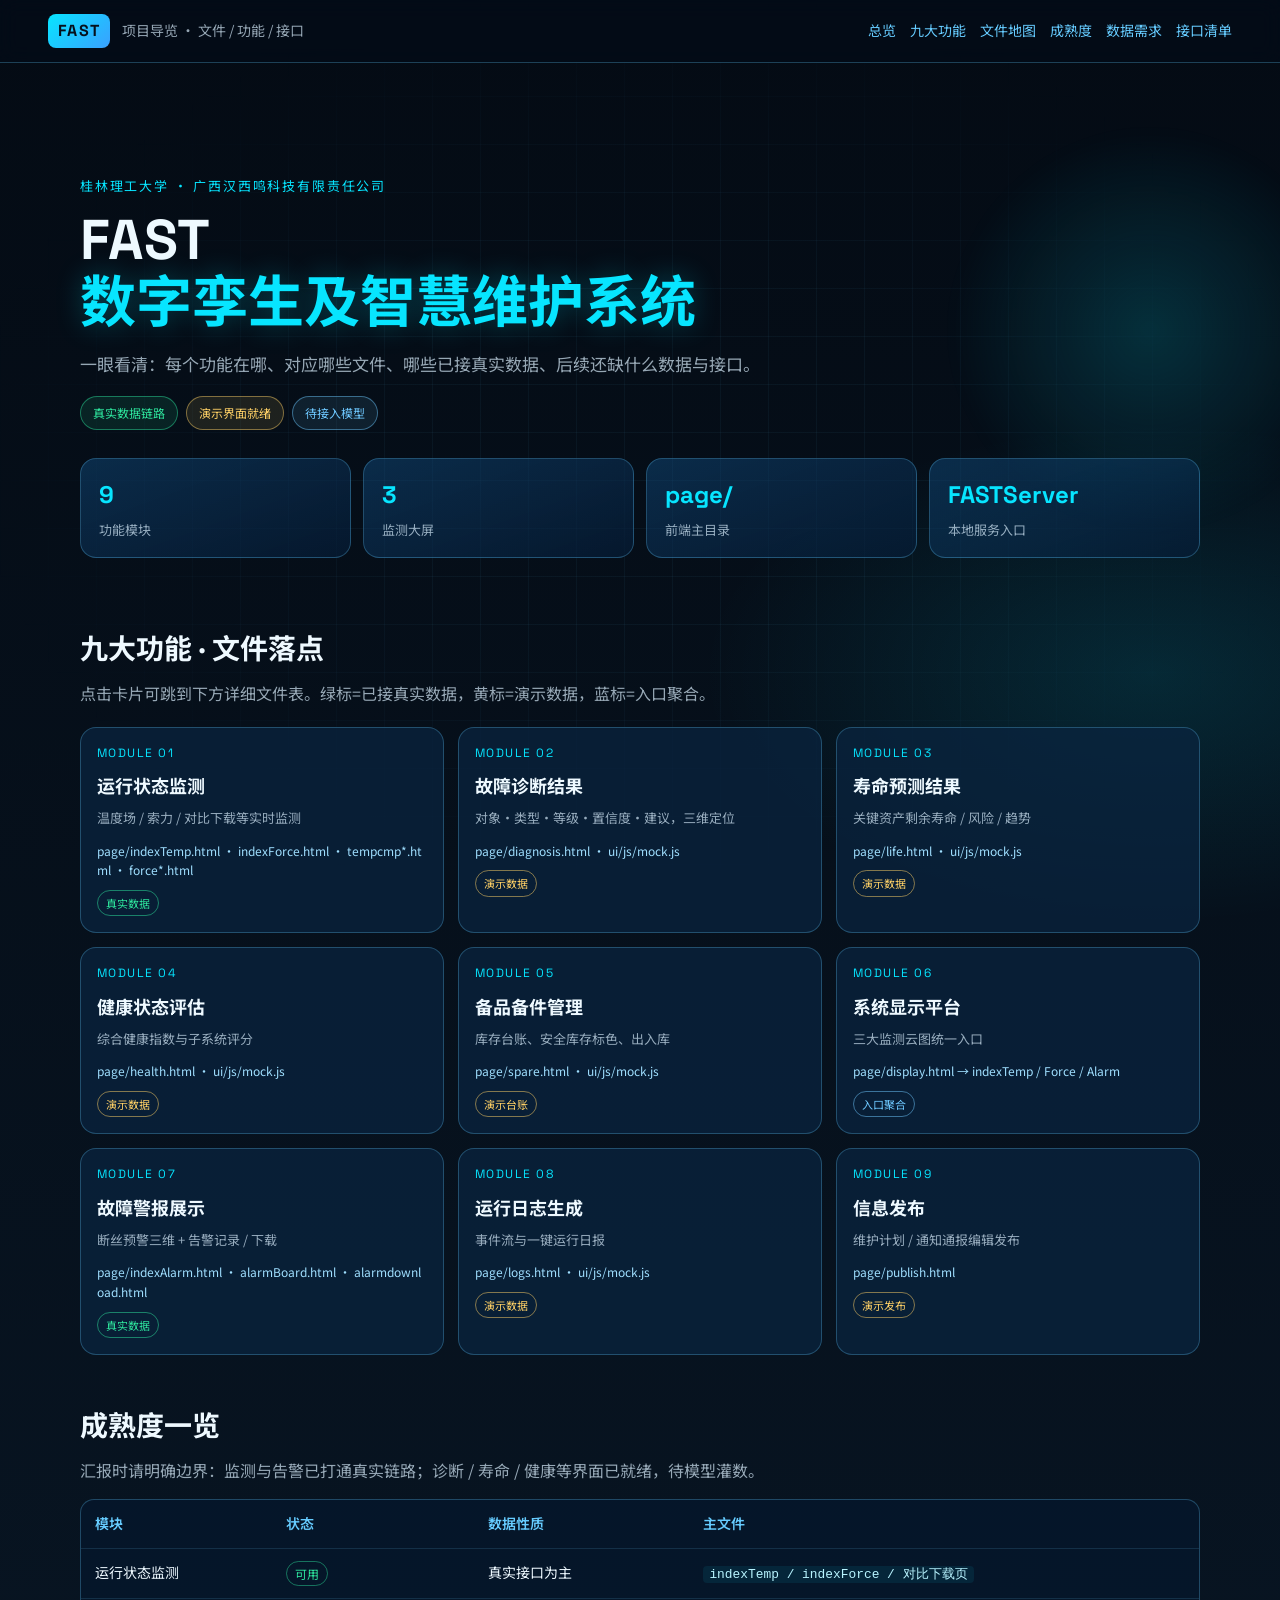
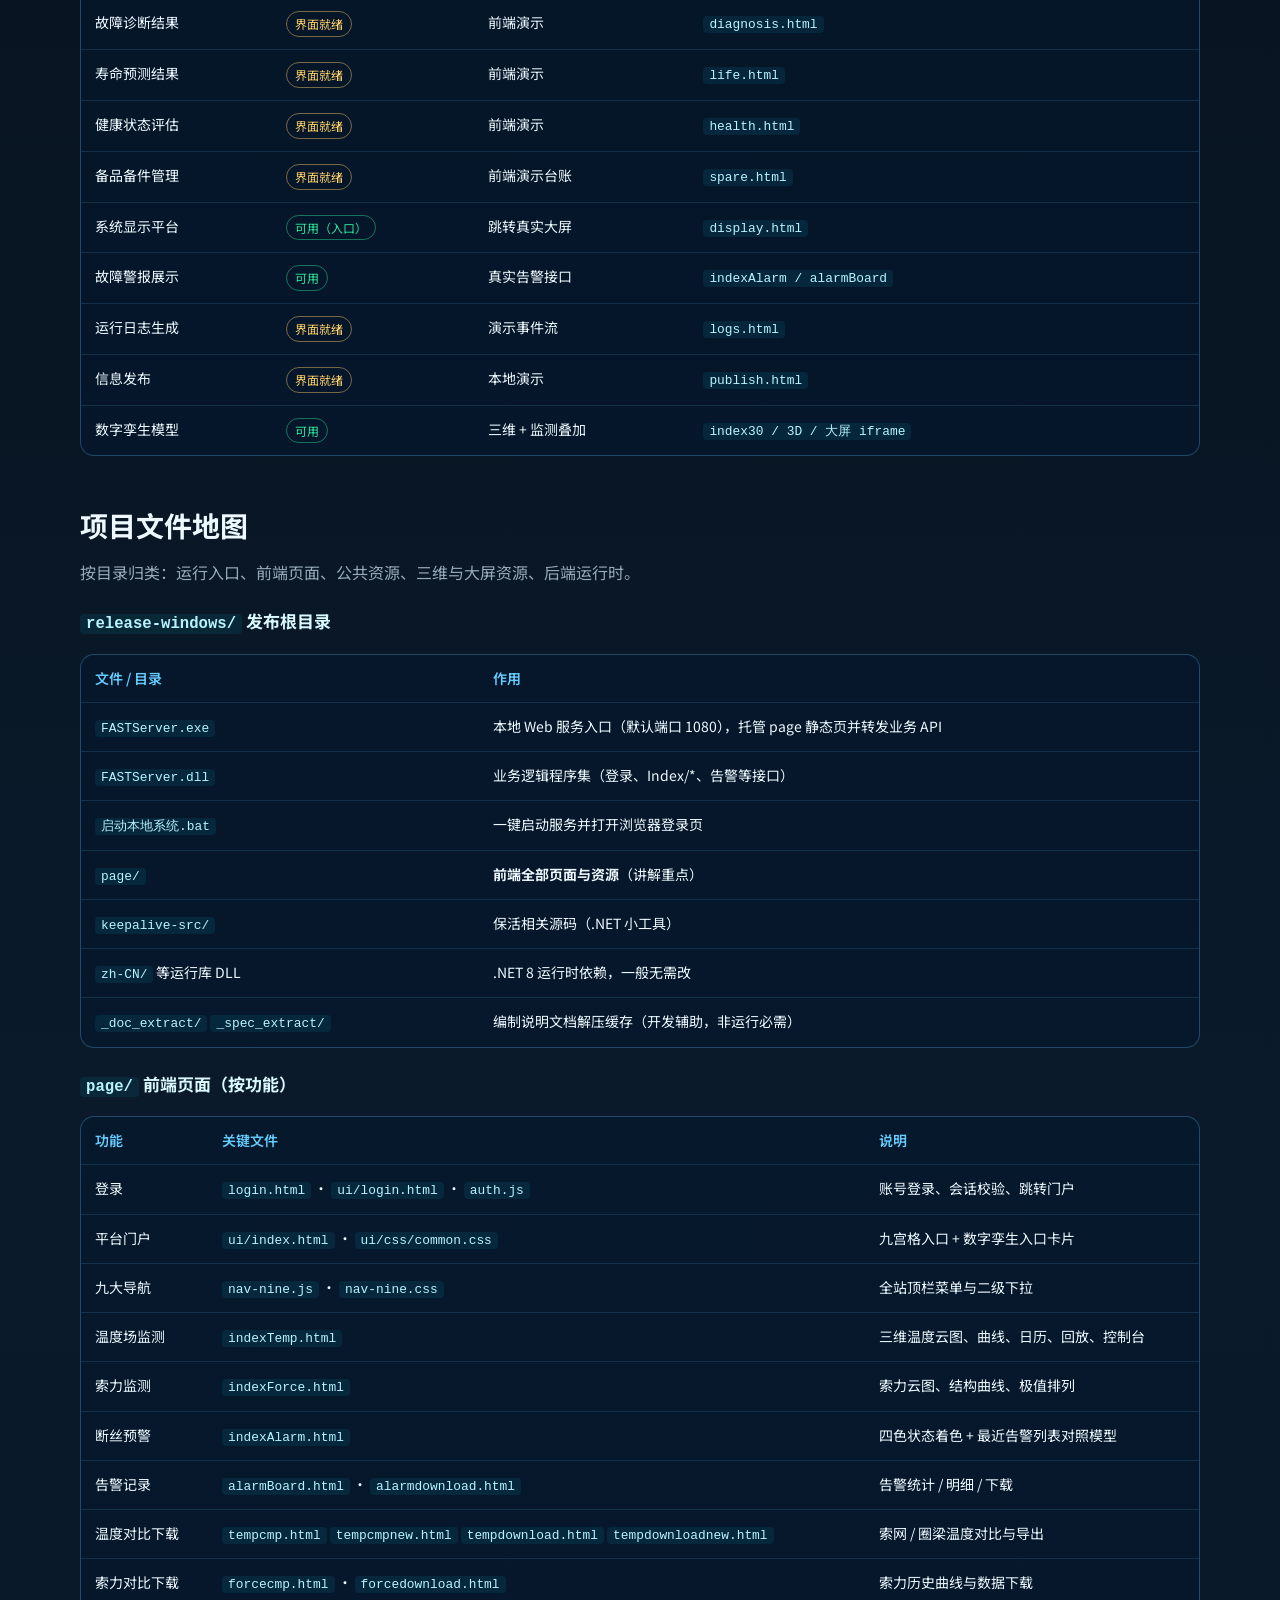
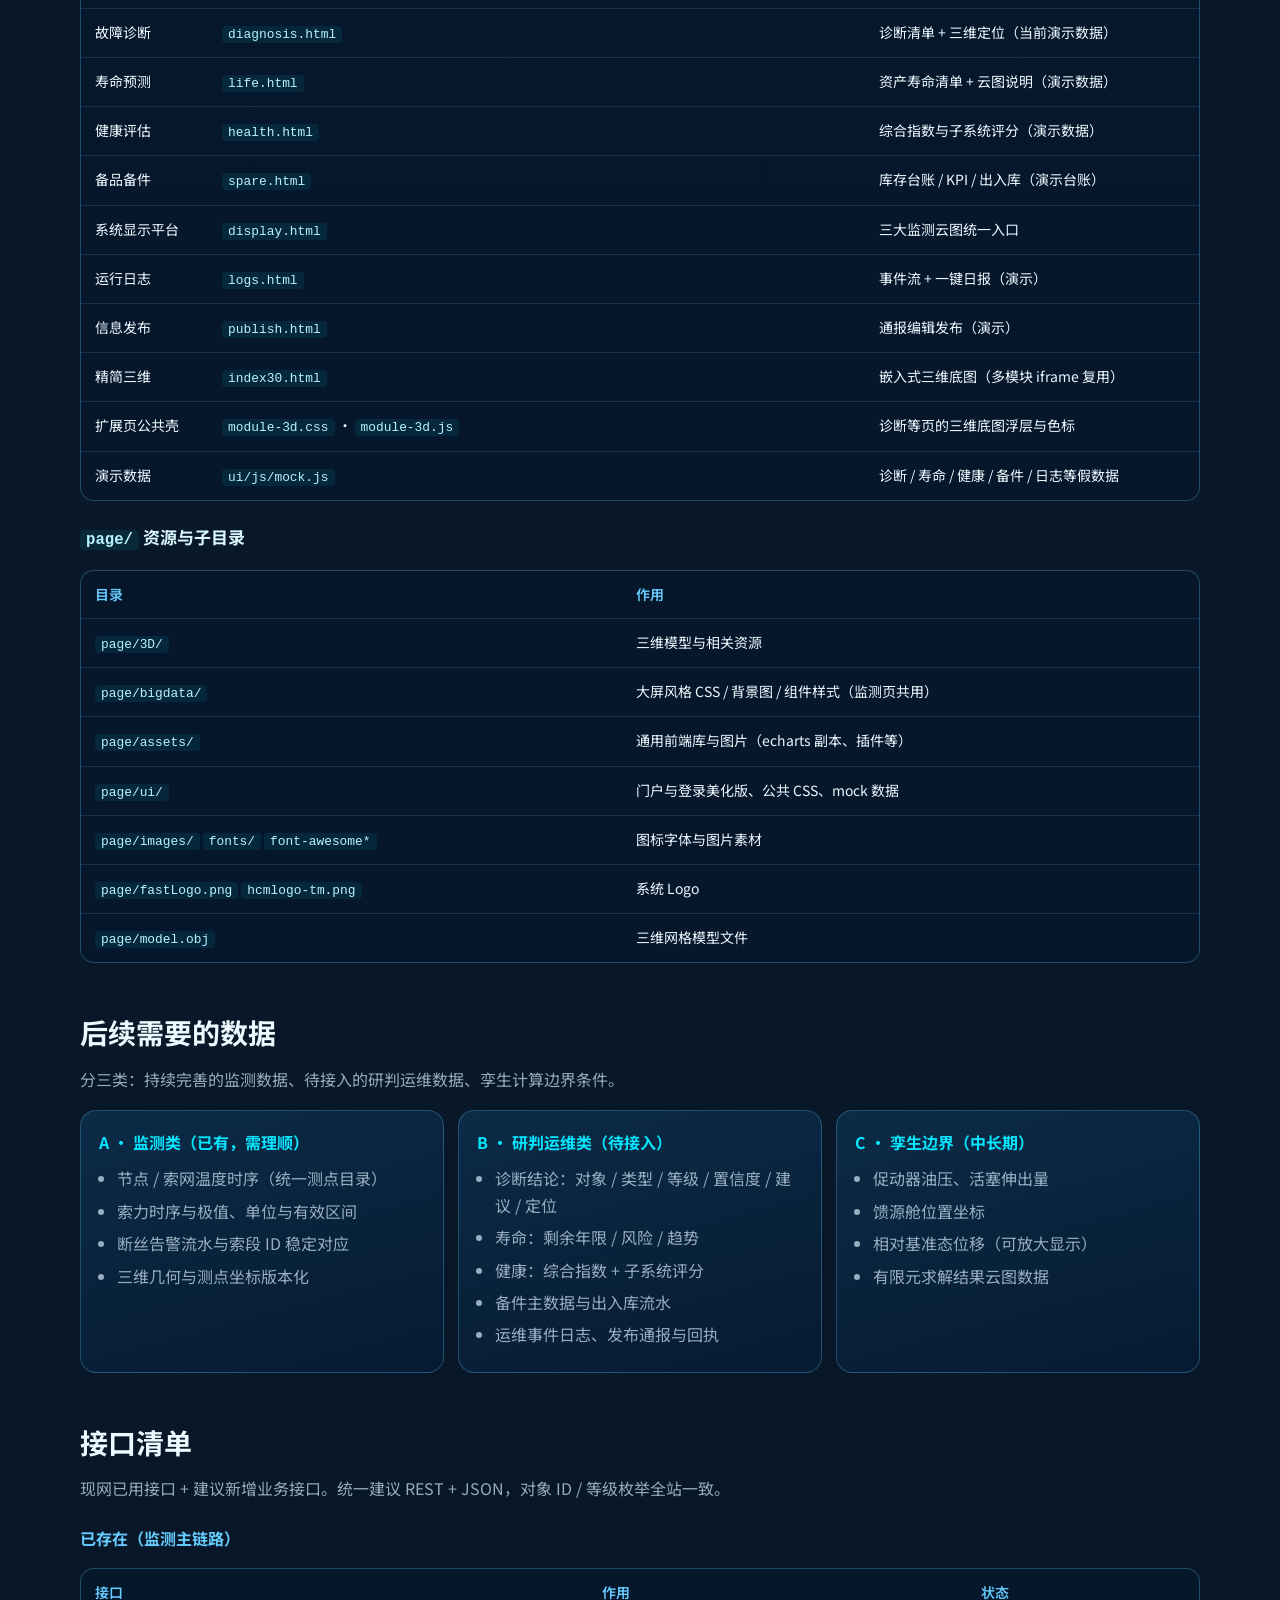
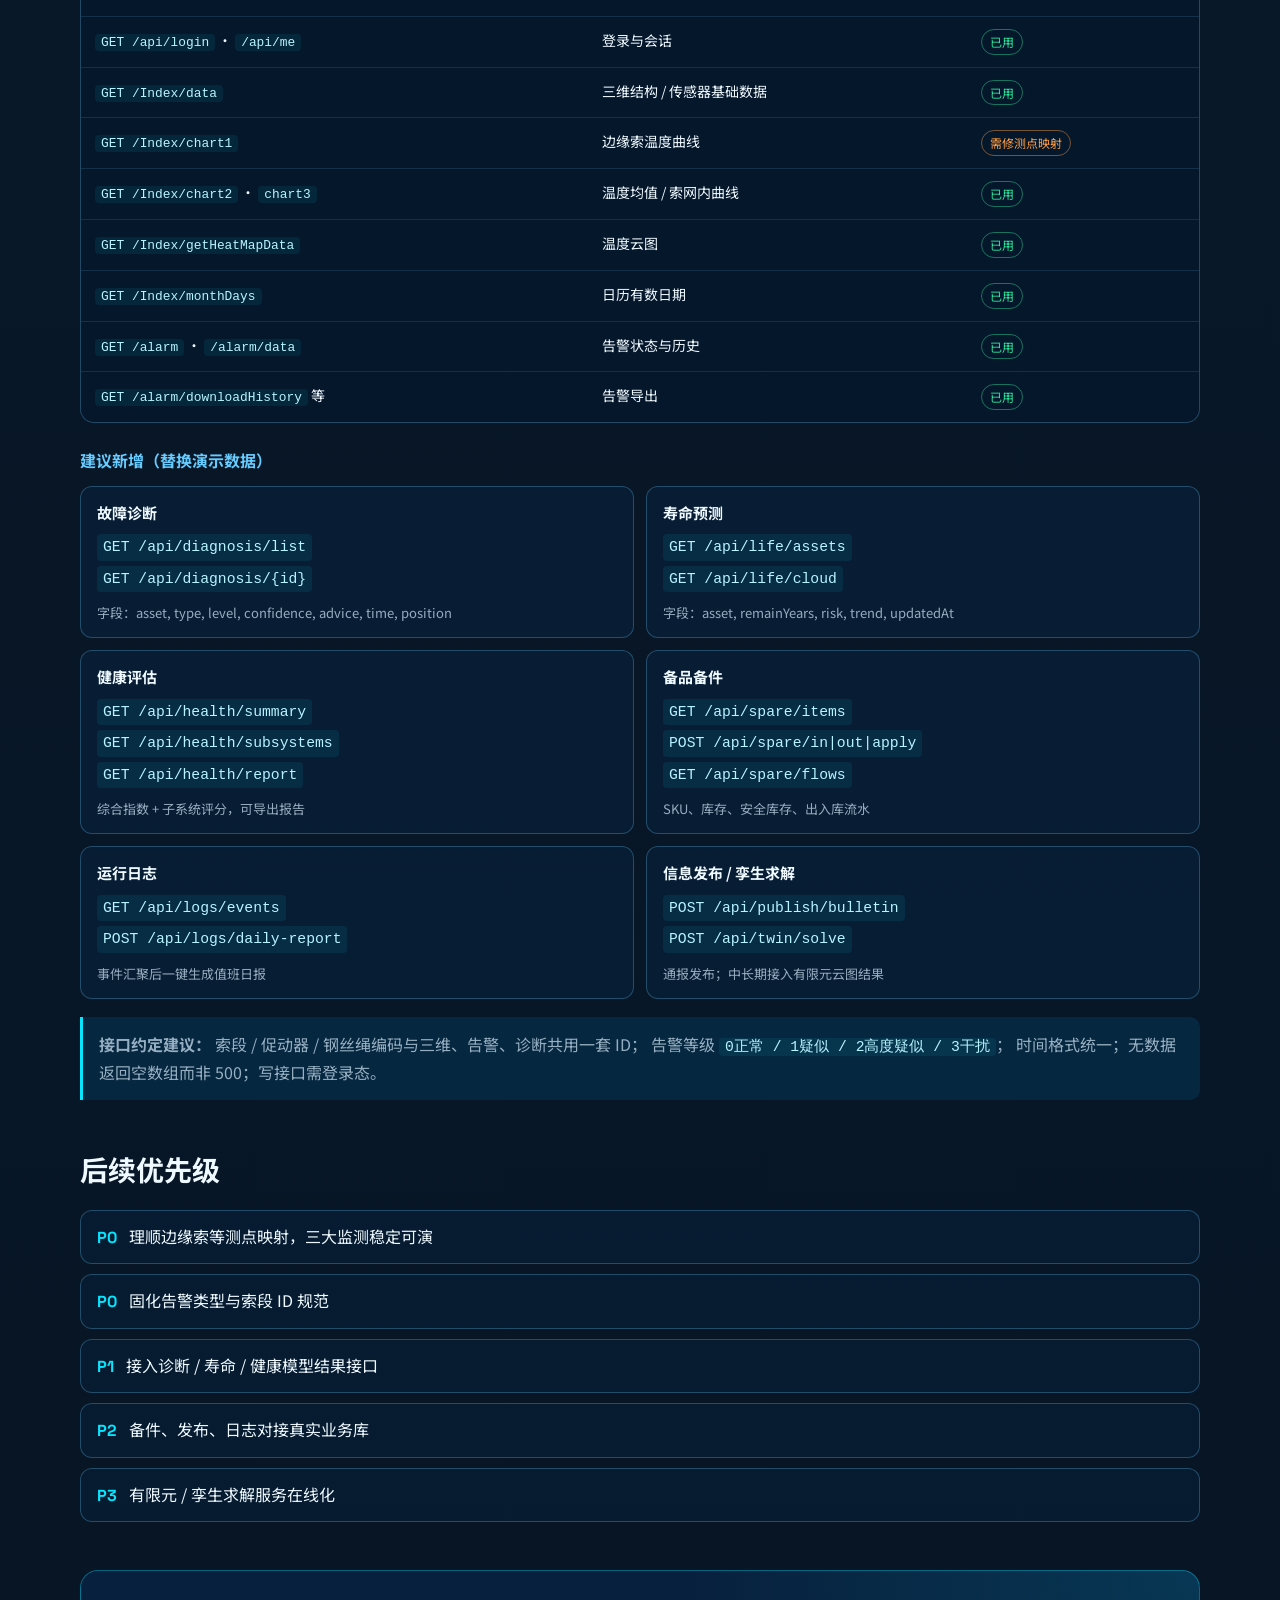
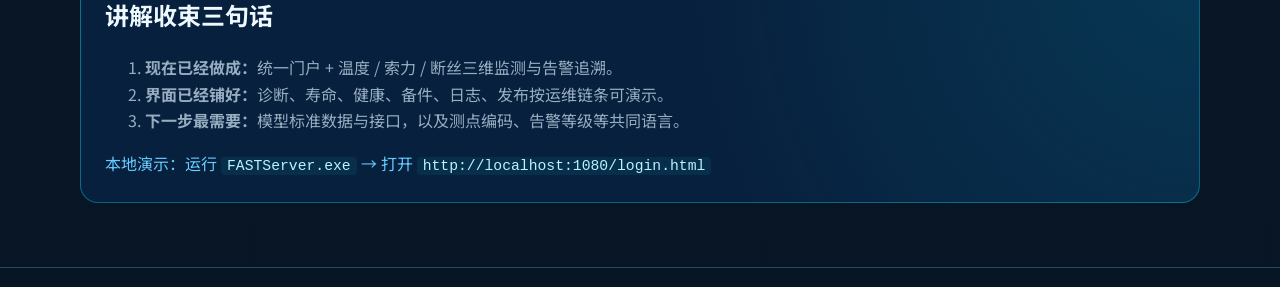
==== index.html @ 36474c31 "Add FAST system guide site" ====
<!DOCTYPE html>
<html lang="zh-CN">
<head>
  <meta charset="UTF-8" />
  <meta name="viewport" content="width=device-width, initial-scale=1" />
  <title>FAST数字孪生及智慧维护系统 · 项目导览</title>
  <meta name="description" content="FAST系统文件功能对照、模块成熟度、后续数据与接口需求一览" />
  <link rel="preconnect" href="https://fonts.googleapis.com" />
  <link rel="preconnect" href="https://fonts.gstatic.com" crossorigin />
  <link href="https://fonts.googleapis.com/css2?family=Noto+Sans+SC:wght@400;500;700;900&family=Space+Grotesk:wght@500;700&display=swap" rel="stylesheet" />
  <link rel="stylesheet" href="styles.css" />
</head>
<body>
  <div class="bg-grid" aria-hidden="true"></div>
  <div class="bg-glow" aria-hidden="true"></div>

  <header class="top">
    <div class="brand">
      <span class="brand-mark">FAST</span>
      <span class="brand-text">项目导览 · 文件 / 功能 / 接口</span>
    </div>
    <nav class="top-nav">
      <a href="#overview">总览</a>
      <a href="#modules">九大功能</a>
      <a href="#files">文件地图</a>
      <a href="#maturity">成熟度</a>
      <a href="#data">数据需求</a>
      <a href="#api">接口清单</a>
    </nav>
  </header>

  <main>
    <section class="hero" id="overview">
      <p class="eyebrow">桂林理工大学 · 广西汉西鸣科技有限责任公司</p>
      <h1>FAST<span>数字孪生及智慧维护系统</span></h1>
      <p class="lead">
        一眼看清：每个功能在哪、对应哪些文件、哪些已接真实数据、后续还缺什么数据与接口。
      </p>
      <div class="hero-pills">
        <span class="pill real">真实数据链路</span>
        <span class="pill demo">演示界面就绪</span>
        <span class="pill todo">待接入模型</span>
      </div>
      <div class="stat-row">
        <div class="stat"><b>9</b><span>功能模块</span></div>
        <div class="stat"><b>3</b><span>监测大屏</span></div>
        <div class="stat"><b>page/</b><span>前端主目录</span></div>
        <div class="stat"><b>FASTServer</b><span>本地服务入口</span></div>
      </div>
    </section>

    <section id="modules">
      <div class="sec-head">
        <h2>九大功能 · 文件落点</h2>
        <p>点击卡片可跳到下方详细文件表。绿标=已接真实数据，黄标=演示数据，蓝标=入口聚合。</p>
      </div>
      <div class="module-grid" id="moduleGrid"></div>
    </section>

    <section id="maturity">
      <div class="sec-head">
        <h2>成熟度一览</h2>
        <p>汇报时请明确边界：监测与告警已打通真实链路；诊断 / 寿命 / 健康等界面已就绪，待模型灌数。</p>
      </div>
      <div class="table-wrap">
        <table>
          <thead>
            <tr><th>模块</th><th>状态</th><th>数据性质</th><th>主文件</th></tr>
          </thead>
          <tbody id="maturityBody"></tbody>
        </table>
      </div>
    </section>

    <section id="files">
      <div class="sec-head">
        <h2>项目文件地图</h2>
        <p>按目录归类：运行入口、前端页面、公共资源、三维与大屏资源、后端运行时。</p>
      </div>

      <div class="folder-block">
        <h3><code>release-windows/</code> 发布根目录</h3>
        <div class="file-table-wrap">
          <table class="file-table">
            <thead><tr><th>文件 / 目录</th><th>作用</th></tr></thead>
            <tbody>
              <tr><td><code>FASTServer.exe</code></td><td>本地 Web 服务入口（默认端口 1080），托管 page 静态页并转发业务 API</td></tr>
              <tr><td><code>FASTServer.dll</code></td><td>业务逻辑程序集（登录、Index/*、告警等接口）</td></tr>
              <tr><td><code>启动本地系统.bat</code></td><td>一键启动服务并打开浏览器登录页</td></tr>
              <tr><td><code>page/</code></td><td><strong>前端全部页面与资源</strong>（讲解重点）</td></tr>
              <tr><td><code>keepalive-src/</code></td><td>保活相关源码（.NET 小工具）</td></tr>
              <tr><td><code>zh-CN/</code> 等运行库 DLL</td><td>.NET 8 运行时依赖，一般无需改</td></tr>
              <tr><td><code>_doc_extract/</code> <code>_spec_extract/</code></td><td>编制说明文档解压缓存（开发辅助，非运行必需）</td></tr>
            </tbody>
          </table>
        </div>
      </div>

      <div class="folder-block">
        <h3><code>page/</code> 前端页面（按功能）</h3>
        <div class="file-table-wrap">
          <table class="file-table">
            <thead><tr><th>功能</th><th>关键文件</th><th>说明</th></tr></thead>
            <tbody>
              <tr><td>登录</td><td><code>login.html</code> · <code>ui/login.html</code> · <code>auth.js</code></td><td>账号登录、会话校验、跳转门户</td></tr>
              <tr><td>平台门户</td><td><code>ui/index.html</code> · <code>ui/css/common.css</code></td><td>九宫格入口 + 数字孪生入口卡片</td></tr>
              <tr><td>九大导航</td><td><code>nav-nine.js</code> · <code>nav-nine.css</code></td><td>全站顶栏菜单与二级下拉</td></tr>
              <tr><td>温度场监测</td><td><code>indexTemp.html</code></td><td>三维温度云图、曲线、日历、回放、控制台</td></tr>
              <tr><td>索力监测</td><td><code>indexForce.html</code></td><td>索力云图、结构曲线、极值排列</td></tr>
              <tr><td>断丝预警</td><td><code>indexAlarm.html</code></td><td>四色状态着色 + 最近告警列表对照模型</td></tr>
              <tr><td>告警记录</td><td><code>alarmBoard.html</code> · <code>alarmdownload.html</code></td><td>告警统计 / 明细 / 下载</td></tr>
              <tr><td>温度对比下载</td><td><code>tempcmp.html</code> <code>tempcmpnew.html</code> <code>tempdownload.html</code> <code>tempdownloadnew.html</code></td><td>索网 / 圈梁温度对比与导出</td></tr>
              <tr><td>索力对比下载</td><td><code>forcecmp.html</code> · <code>forcedownload.html</code></td><td>索力历史曲线与数据下载</td></tr>
              <tr><td>故障诊断</td><td><code>diagnosis.html</code></td><td>诊断清单 + 三维定位（当前演示数据）</td></tr>
              <tr><td>寿命预测</td><td><code>life.html</code></td><td>资产寿命清单 + 云图说明（演示数据）</td></tr>
              <tr><td>健康评估</td><td><code>health.html</code></td><td>综合指数与子系统评分（演示数据）</td></tr>
              <tr><td>备品备件</td><td><code>spare.html</code></td><td>库存台账 / KPI / 出入库（演示台账）</td></tr>
              <tr><td>系统显示平台</td><td><code>display.html</code></td><td>三大监测云图统一入口</td></tr>
              <tr><td>运行日志</td><td><code>logs.html</code></td><td>事件流 + 一键日报（演示）</td></tr>
              <tr><td>信息发布</td><td><code>publish.html</code></td><td>通报编辑发布（演示）</td></tr>
              <tr><td>精简三维</td><td><code>index30.html</code></td><td>嵌入式三维底图（多模块 iframe 复用）</td></tr>
              <tr><td>扩展页公共壳</td><td><code>module-3d.css</code> · <code>module-3d.js</code></td><td>诊断等页的三维底图浮层与色标</td></tr>
              <tr><td>演示数据</td><td><code>ui/js/mock.js</code></td><td>诊断 / 寿命 / 健康 / 备件 / 日志等假数据</td></tr>
            </tbody>
          </table>
        </div>
      </div>

      <div class="folder-block">
        <h3><code>page/</code> 资源与子目录</h3>
        <div class="file-table-wrap">
          <table class="file-table">
            <thead><tr><th>目录</th><th>作用</th></tr></thead>
            <tbody>
              <tr><td><code>page/3D/</code></td><td>三维模型与相关资源</td></tr>
              <tr><td><code>page/bigdata/</code></td><td>大屏风格 CSS / 背景图 / 组件样式（监测页共用）</td></tr>
              <tr><td><code>page/assets/</code></td><td>通用前端库与图片（echarts 副本、插件等）</td></tr>
              <tr><td><code>page/ui/</code></td><td>门户与登录美化版、公共 CSS、mock 数据</td></tr>
              <tr><td><code>page/images/</code> <code>fonts/</code> <code>font-awesome*</code></td><td>图标字体与图片素材</td></tr>
              <tr><td><code>page/fastLogo.png</code> <code>hcmlogo-tm.png</code></td><td>系统 Logo</td></tr>
              <tr><td><code>page/model.obj</code></td><td>三维网格模型文件</td></tr>
            </tbody>
          </table>
        </div>
      </div>
    </section>

    <section id="data">
      <div class="sec-head">
        <h2>后续需要的数据</h2>
        <p>分三类：持续完善的监测数据、待接入的研判运维数据、孪生计算边界条件。</p>
      </div>
      <div class="triple">
        <article class="card">
          <h3>A · 监测类（已有，需理顺）</h3>
          <ul>
            <li>节点 / 索网温度时序（统一测点目录）</li>
            <li>索力时序与极值、单位与有效区间</li>
            <li>断丝告警流水与索段 ID 稳定对应</li>
            <li>三维几何与测点坐标版本化</li>
          </ul>
        </article>
        <article class="card">
          <h3>B · 研判运维类（待接入）</h3>
          <ul>
            <li>诊断结论：对象 / 类型 / 等级 / 置信度 / 建议 / 定位</li>
            <li>寿命：剩余年限 / 风险 / 趋势</li>
            <li>健康：综合指数 + 子系统评分</li>
            <li>备件主数据与出入库流水</li>
            <li>运维事件日志、发布通报与回执</li>
          </ul>
        </article>
        <article class="card">
          <h3>C · 孪生边界（中长期）</h3>
          <ul>
            <li>促动器油压、活塞伸出量</li>
            <li>馈源舱位置坐标</li>
            <li>相对基准态位移（可放大显示）</li>
            <li>有限元求解结果云图数据</li>
          </ul>
        </article>
      </div>
    </section>

    <section id="api">
      <div class="sec-head">
        <h2>接口清单</h2>
        <p>现网已用接口 + 建议新增业务接口。统一建议 REST + JSON，对象 ID / 等级枚举全站一致。</p>
      </div>

      <h3 class="sub">已存在（监测主链路）</h3>
      <div class="table-wrap">
        <table>
          <thead><tr><th>接口</th><th>作用</th><th>状态</th></tr></thead>
          <tbody>
            <tr><td><code>GET /api/login</code> · <code>/api/me</code></td><td>登录与会话</td><td><span class="tag real">已用</span></td></tr>
            <tr><td><code>GET /Index/data</code></td><td>三维结构 / 传感器基础数据</td><td><span class="tag real">已用</span></td></tr>
            <tr><td><code>GET /Index/chart1</code></td><td>边缘索温度曲线</td><td><span class="tag warn">需修测点映射</span></td></tr>
            <tr><td><code>GET /Index/chart2</code> · <code>chart3</code></td><td>温度均值 / 索网内曲线</td><td><span class="tag real">已用</span></td></tr>
            <tr><td><code>GET /Index/getHeatMapData</code></td><td>温度云图</td><td><span class="tag real">已用</span></td></tr>
            <tr><td><code>GET /Index/monthDays</code></td><td>日历有数日期</td><td><span class="tag real">已用</span></td></tr>
            <tr><td><code>GET /alarm</code> · <code>/alarm/data</code></td><td>告警状态与历史</td><td><span class="tag real">已用</span></td></tr>
            <tr><td><code>GET /alarm/downloadHistory</code> 等</td><td>告警导出</td><td><span class="tag real">已用</span></td></tr>
          </tbody>
        </table>
      </div>

      <h3 class="sub">建议新增（替换演示数据）</h3>
      <div class="api-grid" id="apiGrid"></div>

      <div class="callout">
        <strong>接口约定建议：</strong>
        索段 / 促动器 / 钢丝绳编码与三维、告警、诊断共用一套 ID；
        告警等级 <code>0正常 / 1疑似 / 2高度疑似 / 3干扰</code>；
        时间格式统一；无数据返回空数组而非 500；写接口需登录态。
      </div>
    </section>

    <section id="priority">
      <div class="sec-head">
        <h2>后续优先级</h2>
      </div>
      <ol class="prio">
        <li><b>P0</b> 理顺边缘索等测点映射，三大监测稳定可演</li>
        <li><b>P0</b> 固化告警类型与索段 ID 规范</li>
        <li><b>P1</b> 接入诊断 / 寿命 / 健康模型结果接口</li>
        <li><b>P2</b> 备件、发布、日志对接真实业务库</li>
        <li><b>P3</b> 有限元 / 孪生求解服务在线化</li>
      </ol>
    </section>

    <section class="closing">
      <h2>讲解收束三句话</h2>
      <ol>
        <li><b>现在已经做成：</b>统一门户 + 温度 / 索力 / 断丝三维监测与告警追溯。</li>
        <li><b>界面已经铺好：</b>诊断、寿命、健康、备件、日志、发布按运维链条可演示。</li>
        <li><b>下一步最需要：</b>模型标准数据与接口，以及测点编码、告警等级等共同语言。</li>
      </ol>
      <p class="foot-note">本地演示：运行 <code>FASTServer.exe</code> → 打开 <code>http://localhost:1080/login.html</code></p>
    </section>
  </main>

  <footer class="site-foot">
    <span>FAST数字孪生及智慧维护系统 · 项目导览站</span>
    <span>仅含文档说明，不含业务密钥与服务端程序</span>
  </footer>

  <script src="app.js"></script>
</body>
</html>
---- styles.css ----
:root {
  --bg: #06101c;
  --bg-2: #0a1a2a;
  --panel: rgba(10, 36, 64, 0.72);
  --line: rgba(102, 204, 255, 0.28);
  --cyan: #07e5ff;
  --cyan-dim: #66ccff;
  --title: #eef9ff;
  --muted: rgba(220, 240, 255, 0.68);
  --real: #2ee59d;
  --demo: #ffd166;
  --todo: #6ec8ff;
  --warn: #ff9f43;
  --radius: 16px;
  --font: "Noto Sans SC", "Microsoft YaHei", sans-serif;
  --display: "Space Grotesk", "Noto Sans SC", sans-serif;
}

* { box-sizing: border-box; }
html { scroll-behavior: smooth; }
body {
  margin: 0;
  min-height: 100vh;
  color: var(--title);
  font-family: var(--font);
  background:
    radial-gradient(1200px 600px at 10% -10%, rgba(0, 140, 200, 0.28), transparent 55%),
    radial-gradient(900px 500px at 90% 10%, rgba(7, 229, 255, 0.12), transparent 50%),
    linear-gradient(180deg, #040b14 0%, var(--bg-2) 40%, #071525 100%);
  line-height: 1.65;
}

.bg-grid {
  position: fixed;
  inset: 0;
  pointer-events: none;
  background-image:
    linear-gradient(rgba(102, 204, 255, 0.05) 1px, transparent 1px),
    linear-gradient(90deg, rgba(102, 204, 255, 0.05) 1px, transparent 1px);
  background-size: 48px 48px;
  mask-image: radial-gradient(ellipse at center, black 30%, transparent 75%);
  z-index: 0;
}
.bg-glow {
  position: fixed;
  width: 420px;
  height: 420px;
  right: -80px;
  top: 120px;
  border-radius: 50%;
  background: radial-gradient(circle, rgba(7, 229, 255, 0.16), transparent 68%);
  filter: blur(8px);
  pointer-events: none;
  z-index: 0;
}

.top, main, .site-foot { position: relative; z-index: 1; }

.top {
  display: flex;
  align-items: center;
  justify-content: space-between;
  gap: 16px;
  padding: 14px clamp(16px, 4vw, 48px);
  border-bottom: 1px solid var(--line);
  background: rgba(4, 12, 24, 0.72);
  backdrop-filter: blur(10px);
  position: sticky;
  top: 0;
  z-index: 20;
}
.brand { display: flex; align-items: baseline; gap: 12px; flex-wrap: wrap; }
.brand-mark {
  font-family: var(--display);
  font-weight: 700;
  letter-spacing: 0.08em;
  color: #06101c;
  background: linear-gradient(135deg, #07e5ff, #3aa0ff);
  padding: 4px 10px;
  border-radius: 8px;
}
.brand-text { color: var(--muted); font-size: 14px; }
.top-nav { display: flex; flex-wrap: wrap; gap: 8px 14px; }
.top-nav a {
  color: var(--cyan-dim);
  text-decoration: none;
  font-size: 14px;
  padding: 4px 0;
  border-bottom: 1px solid transparent;
}
.top-nav a:hover { color: #fff; border-bottom-color: var(--cyan); }

main {
  width: min(1120px, calc(100% - 32px));
  margin: 0 auto;
  padding: 28px 0 64px;
}

.hero {
  padding: 36px 0 20px;
  animation: rise 0.55s ease-out;
}
.eyebrow {
  margin: 0 0 12px;
  color: var(--cyan);
  letter-spacing: 0.14em;
  font-size: 13px;
}
.hero h1 {
  margin: 0;
  font-family: var(--display);
  font-size: clamp(34px, 6vw, 56px);
  line-height: 1.12;
  font-weight: 700;
}
.hero h1 span {
  display: block;
  color: var(--cyan);
  text-shadow: 0 0 28px rgba(7, 229, 255, 0.28);
}
.lead {
  margin: 16px 0 0;
  max-width: 42em;
  color: var(--muted);
  font-size: 17px;
}
.hero-pills { display: flex; flex-wrap: wrap; gap: 8px; margin-top: 18px; }
.pill {
  font-size: 12px;
  padding: 6px 12px;
  border-radius: 999px;
  border: 1px solid;
}
.pill.real { color: var(--real); border-color: rgba(46, 229, 157, 0.45); background: rgba(46, 229, 157, 0.1); }
.pill.demo { color: var(--demo); border-color: rgba(255, 209, 102, 0.45); background: rgba(255, 209, 102, 0.1); }
.pill.todo { color: var(--todo); border-color: rgba(110, 200, 255, 0.45); background: rgba(110, 200, 255, 0.1); }

.stat-row {
  display: grid;
  grid-template-columns: repeat(4, minmax(0, 1fr));
  gap: 12px;
  margin-top: 28px;
}
.stat {
  padding: 16px 18px;
  border-radius: var(--radius);
  border: 1px solid var(--line);
  background: linear-gradient(160deg, rgba(20, 90, 150, 0.4), rgba(6, 28, 54, 0.7));
}
.stat b {
  display: block;
  font-family: var(--display);
  font-size: 24px;
  color: var(--cyan);
}
.stat span { color: var(--muted); font-size: 13px; }

section { margin-top: 48px; scroll-margin-top: 76px; }
.sec-head h2 {
  margin: 0;
  font-size: 28px;
  font-family: var(--display);
}
.sec-head p { margin: 8px 0 0; color: var(--muted); max-width: 52em; }
.sub { margin: 24px 0 12px; color: var(--cyan-dim); font-size: 16px; }

.module-grid {
  display: grid;
  grid-template-columns: repeat(3, minmax(0, 1fr));
  gap: 14px;
  margin-top: 20px;
}
.mod {
  display: block;
  text-decoration: none;
  color: inherit;
  padding: 16px;
  border-radius: var(--radius);
  border: 1px solid var(--line);
  background: var(--panel);
  transition: transform 0.18s, border-color 0.18s, box-shadow 0.18s;
  min-height: 150px;
}
.mod:hover {
  transform: translateY(-3px);
  border-color: rgba(7, 229, 255, 0.55);
  box-shadow: 0 14px 30px rgba(0, 0, 0, 0.28);
}
.mod .idx {
  font-family: var(--display);
  font-size: 12px;
  letter-spacing: 0.12em;
  color: var(--cyan);
}
.mod h3 { margin: 8px 0 6px; font-size: 18px; }
.mod p { margin: 0; color: var(--muted); font-size: 13px; }
.mod .path {
  margin-top: 12px;
  font-size: 12px;
  color: #9fdfff;
  word-break: break-all;
}
.badge {
  display: inline-block;
  margin-top: 10px;
  font-size: 11px;
  padding: 3px 8px;
  border-radius: 999px;
  border: 1px solid;
}
.badge.real { color: var(--real); border-color: rgba(46, 229, 157, 0.5); }
.badge.demo { color: var(--demo); border-color: rgba(255, 209, 102, 0.5); }
.badge.hub { color: var(--todo); border-color: rgba(110, 200, 255, 0.5); }

.table-wrap, .file-table-wrap {
  margin-top: 16px;
  overflow: auto;
  border: 1px solid var(--line);
  border-radius: 14px;
  background: rgba(5, 24, 46, 0.65);
}
table { width: 100%; border-collapse: collapse; font-size: 14px; }
th, td {
  padding: 12px 14px;
  text-align: left;
  border-bottom: 1px solid rgba(102, 204, 255, 0.14);
  vertical-align: top;
}
th { color: var(--cyan-dim); font-weight: 600; white-space: nowrap; }
tr:last-child td { border-bottom: none; }
code {
  font-family: ui-monospace, Consolas, monospace;
  font-size: 0.92em;
  color: #b8f4ff;
  background: rgba(7, 229, 255, 0.08);
  padding: 1px 6px;
  border-radius: 4px;
}
.tag {
  display: inline-block;
  padding: 2px 8px;
  border-radius: 999px;
  font-size: 12px;
  border: 1px solid;
}
.tag.real { color: var(--real); border-color: rgba(46,229,157,.45); }
.tag.warn { color: var(--warn); border-color: rgba(255,159,67,.45); }
.tag.demo { color: var(--demo); border-color: rgba(255,209,102,.45); }

.folder-block { margin-top: 22px; }
.folder-block h3 {
  margin: 0 0 8px;
  font-size: 17px;
  color: #daf9ff;
}

.triple {
  display: grid;
  grid-template-columns: repeat(3, minmax(0, 1fr));
  gap: 14px;
  margin-top: 18px;
}
.card {
  padding: 18px;
  border-radius: var(--radius);
  border: 1px solid var(--line);
  background: linear-gradient(165deg, rgba(18, 80, 130, 0.35), rgba(6, 28, 54, 0.75));
}
.card h3 { margin: 0 0 10px; font-size: 16px; color: var(--cyan); }
.card ul { margin: 0; padding-left: 18px; color: var(--muted); }
.card li { margin: 6px 0; }

.api-grid {
  display: grid;
  grid-template-columns: repeat(2, minmax(0, 1fr));
  gap: 12px;
}
.api-item {
  padding: 14px 16px;
  border-radius: 12px;
  border: 1px solid var(--line);
  background: rgba(8, 32, 58, 0.75);
}
.api-item h4 { margin: 0 0 6px; font-size: 15px; }
.api-item code { display: inline-block; margin: 2px 0; }
.api-item p { margin: 8px 0 0; color: var(--muted); font-size: 13px; }

.callout {
  margin-top: 18px;
  padding: 14px 16px;
  border-left: 3px solid var(--cyan);
  border-radius: 0 10px 10px 0;
  background: rgba(7, 118, 181, 0.18);
  color: var(--muted);
}

.prio {
  margin: 16px 0 0;
  padding: 0;
  list-style: none;
  display: grid;
  gap: 10px;
}
.prio li {
  padding: 12px 16px;
  border-radius: 12px;
  border: 1px solid var(--line);
  background: rgba(8, 32, 58, 0.6);
}
.prio b { color: var(--cyan); margin-right: 8px; font-family: var(--display); }

.closing {
  margin-top: 48px;
  padding: 24px;
  border-radius: 18px;
  border: 1px solid rgba(7, 229, 255, 0.35);
  background:
    radial-gradient(circle at 100% 0%, rgba(7, 229, 255, 0.12), transparent 45%),
    rgba(8, 36, 68, 0.8);
}
.closing h2 { margin-top: 0; }
.closing ol { color: var(--muted); }
.foot-note { color: var(--cyan-dim); margin-bottom: 0; }

.site-foot {
  display: flex;
  justify-content: space-between;
  gap: 12px;
  flex-wrap: wrap;
  padding: 18px clamp(16px, 4vw, 48px) 28px;
  border-top: 1px solid var(--line);
  color: var(--muted);
  font-size: 13px;
}

@keyframes rise {
  from { opacity: 0; transform: translateY(12px); }
  to { opacity: 1; transform: translateY(0); }
}

@media (max-width: 960px) {
  .module-grid, .triple, .stat-row, .api-grid { grid-template-columns: 1fr 1fr; }
  .top { flex-direction: column; align-items: flex-start; }
}
@media (max-width: 640px) {
  .module-grid, .triple, .stat-row, .api-grid { grid-template-columns: 1fr; }
}
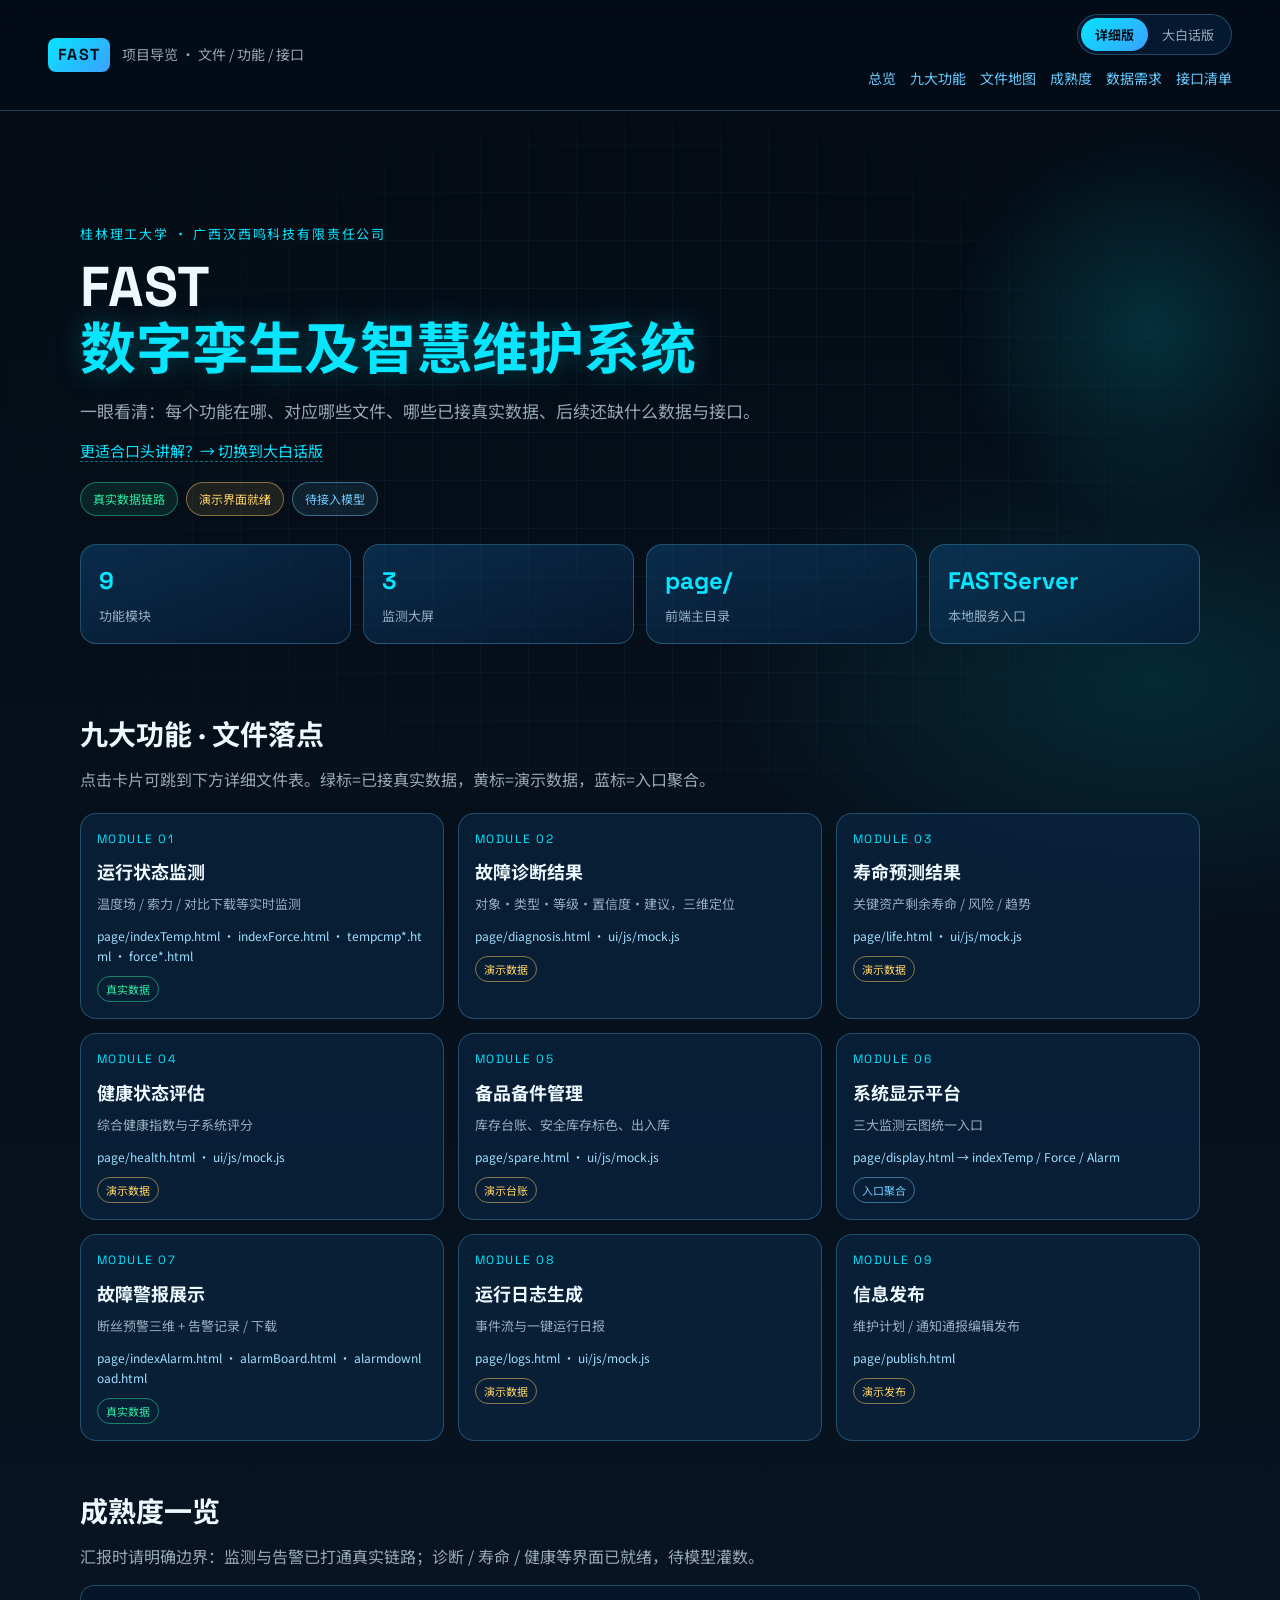
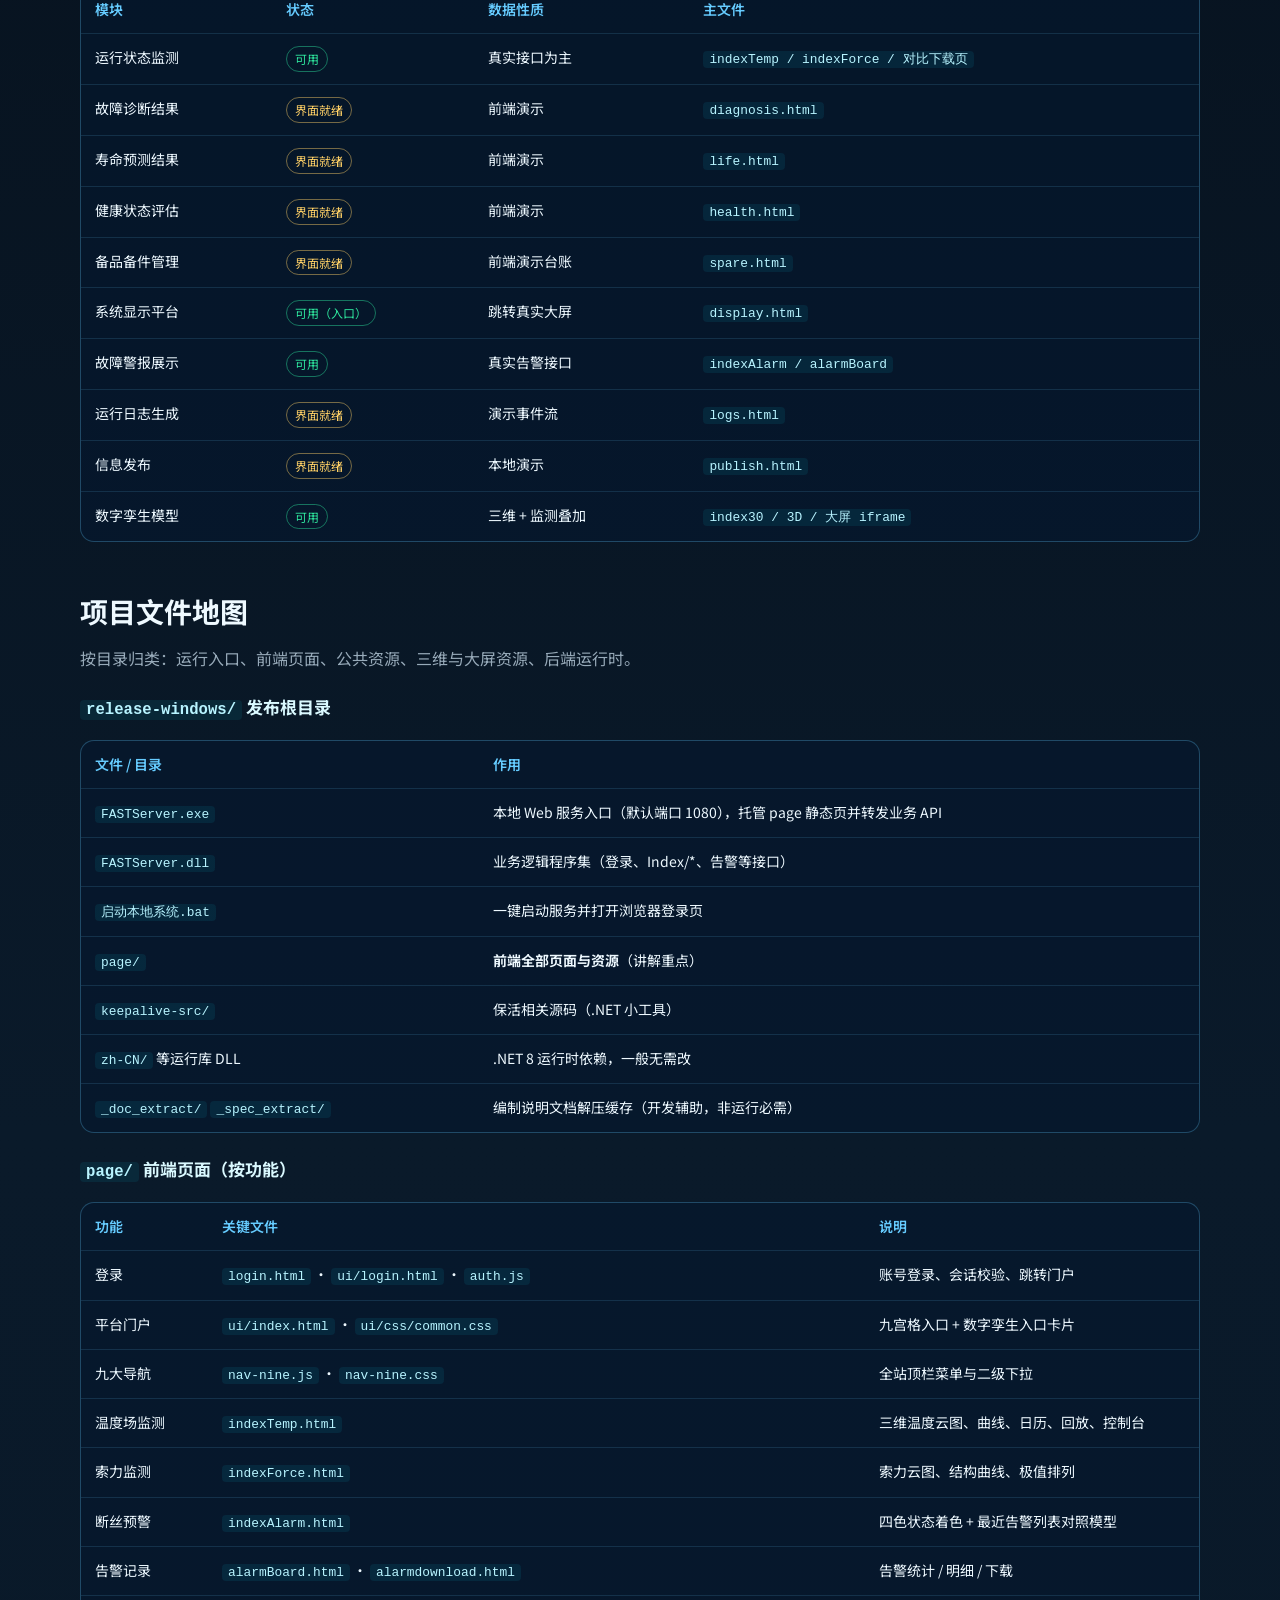
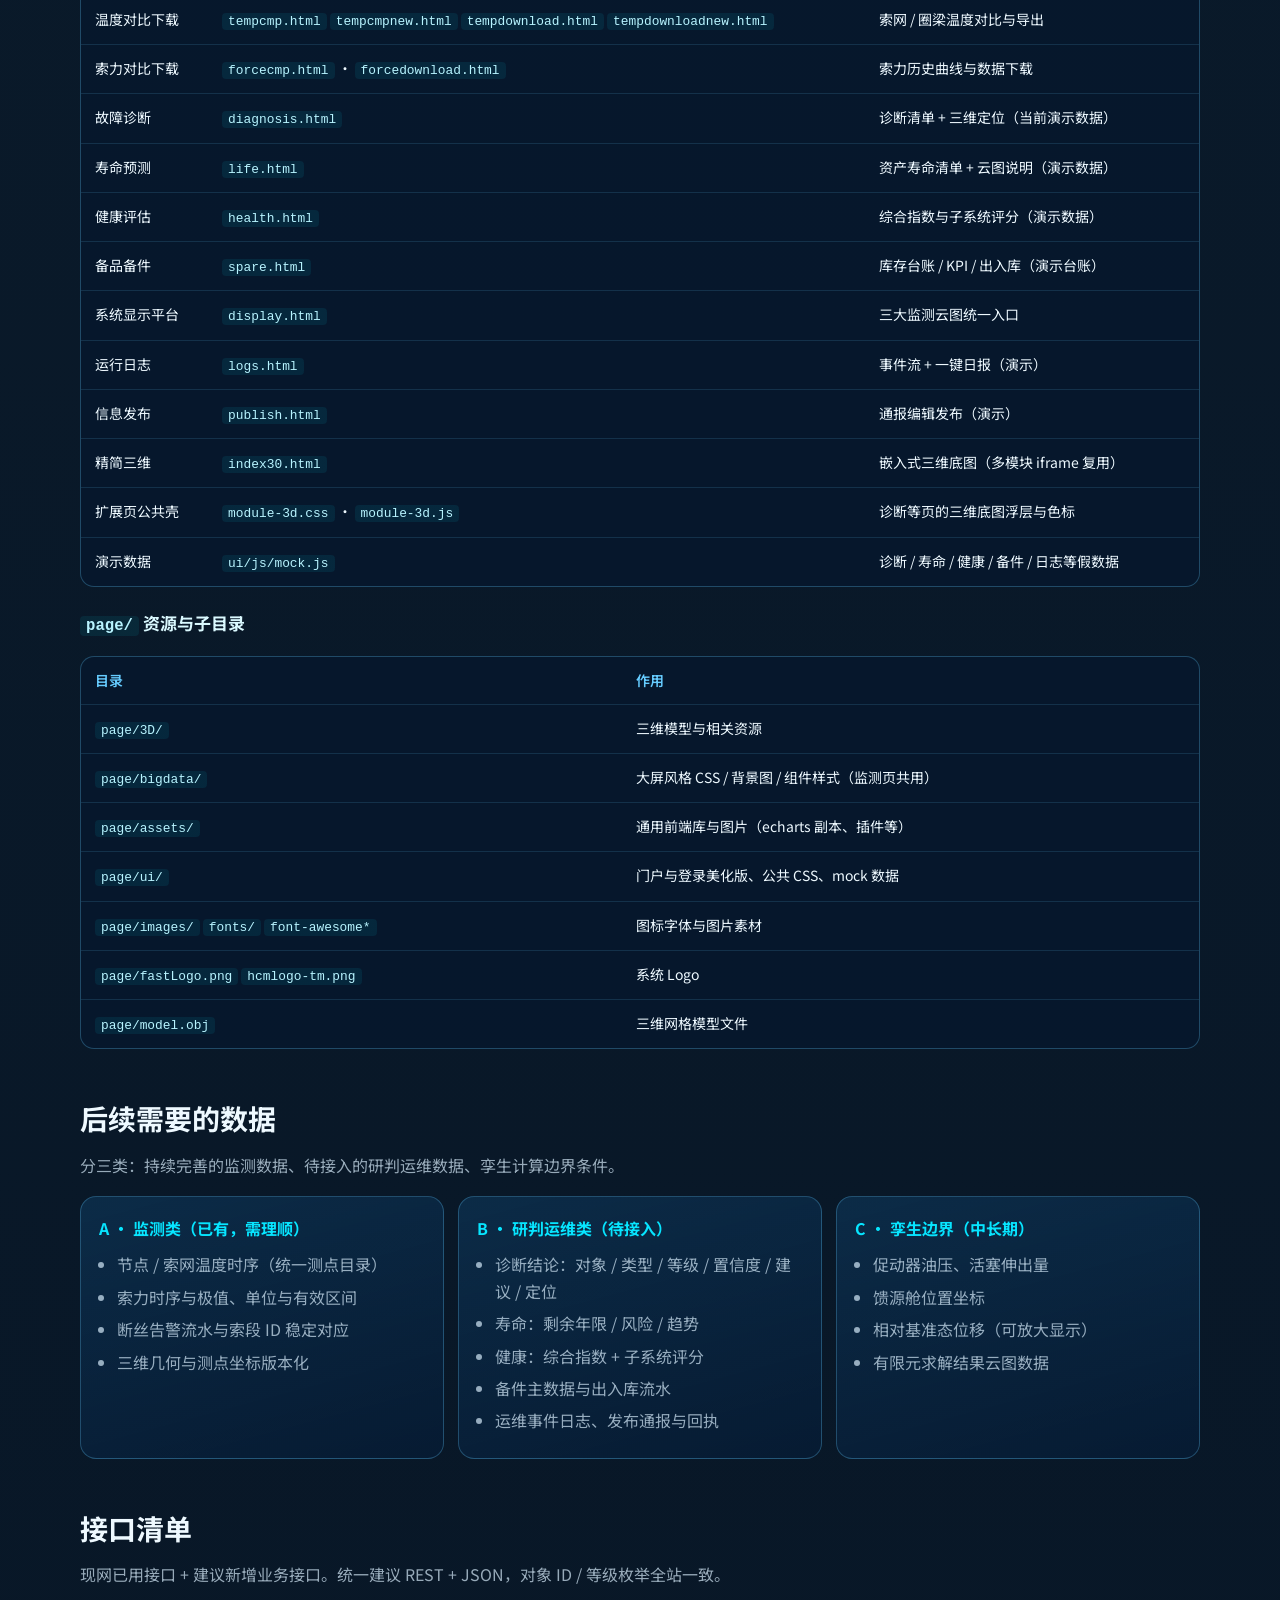
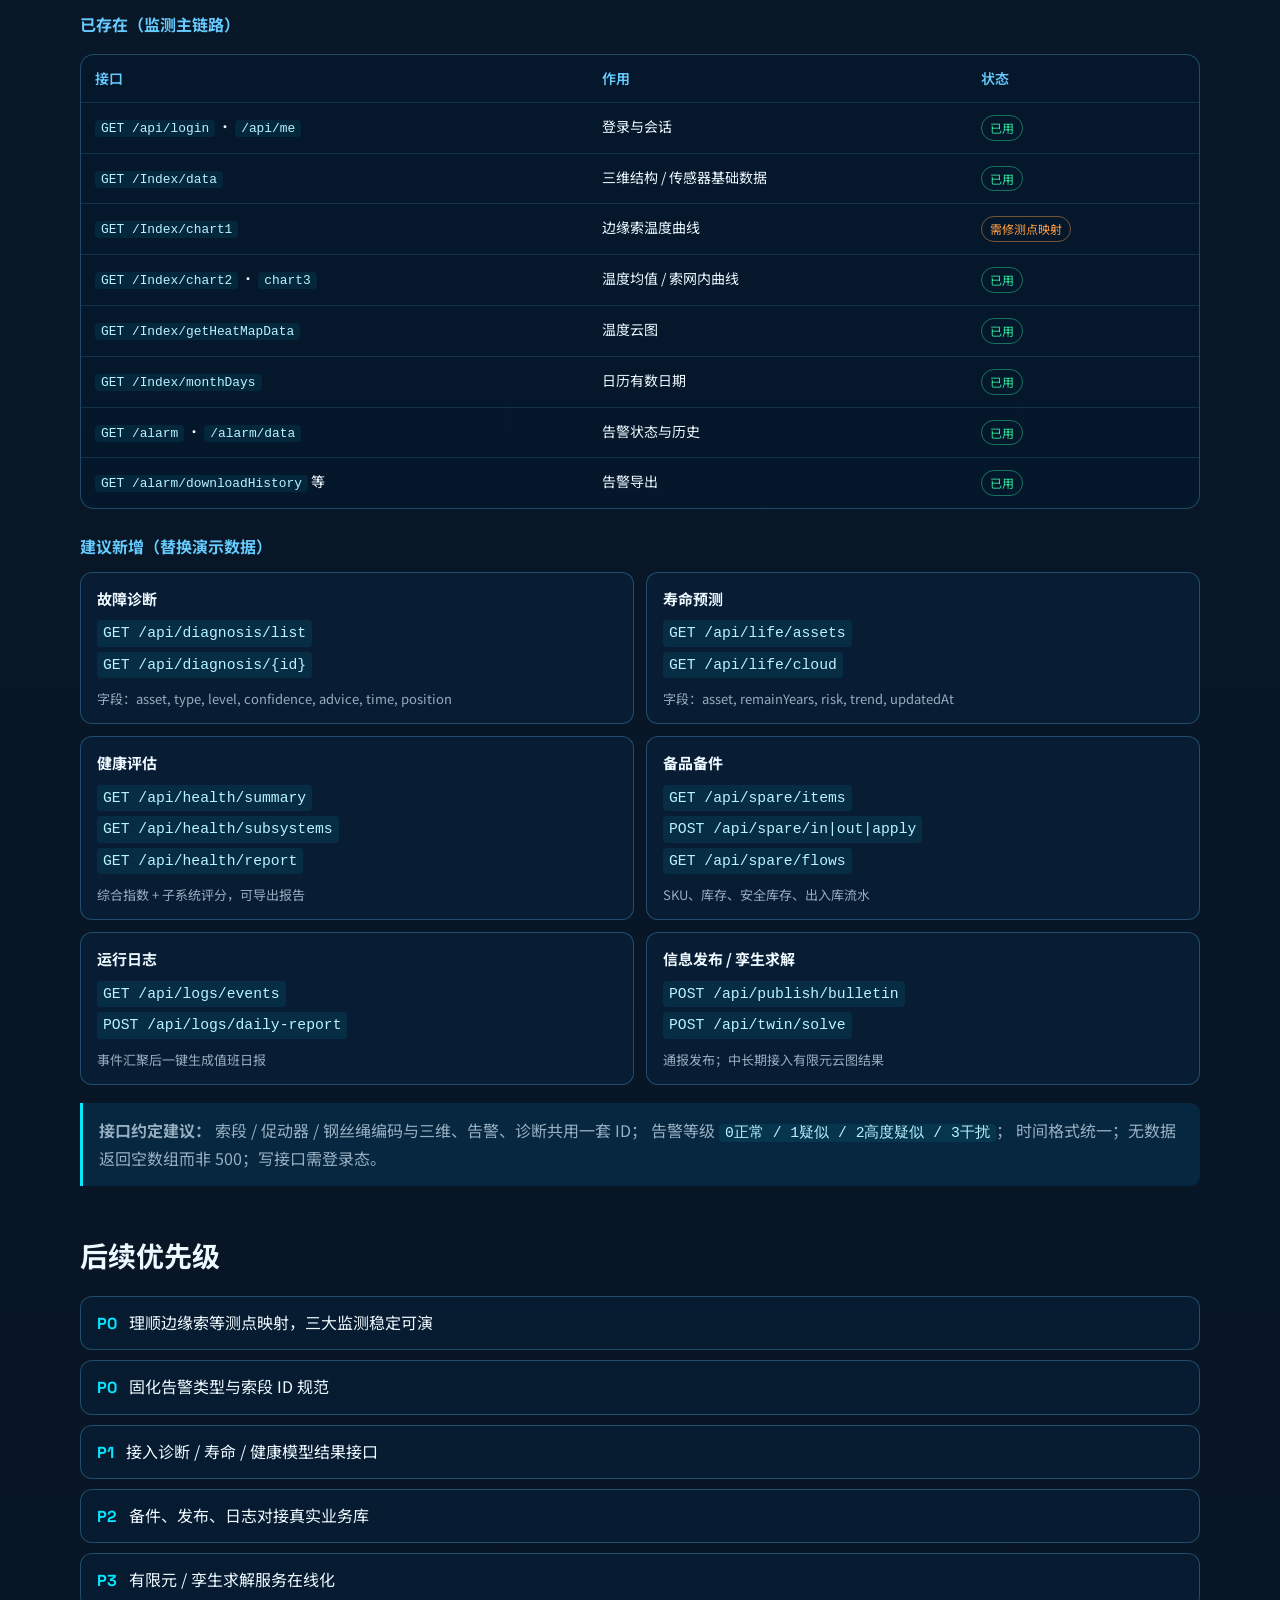
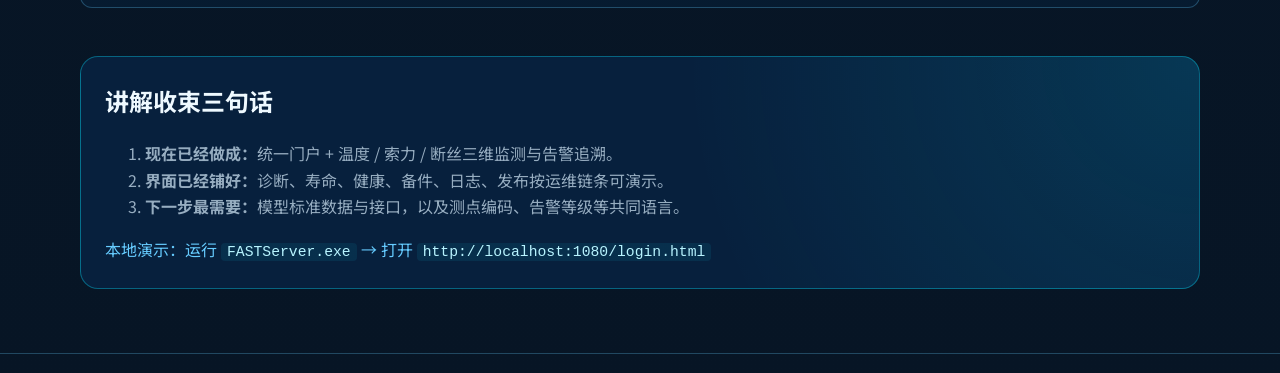
==== commit cdb6e8ca: "Add plain-language guide page with cross-links" ====
--- a/index.html
+++ b/index.html
@@ -19,14 +19,20 @@
       <span class="brand-mark">FAST</span>
       <span class="brand-text">项目导览 · 文件 / 功能 / 接口</span>
     </div>
-    <nav class="top-nav">
-      <a href="#overview">总览</a>
-      <a href="#modules">九大功能</a>
-      <a href="#files">文件地图</a>
-      <a href="#maturity">成熟度</a>
-      <a href="#data">数据需求</a>
-      <a href="#api">接口清单</a>
-    </nav>
+    <div class="top-right">
+      <div class="version-switch" role="navigation" aria-label="版本切换">
+        <a class="vs-btn is-active" href="index.html">详细版</a>
+        <a class="vs-btn" href="plain.html">大白话版</a>
+      </div>
+      <nav class="top-nav">
+        <a href="#overview">总览</a>
+        <a href="#modules">九大功能</a>
+        <a href="#files">文件地图</a>
+        <a href="#maturity">成熟度</a>
+        <a href="#data">数据需求</a>
+        <a href="#api">接口清单</a>
+      </nav>
+    </div>
   </header>
 
   <main>
@@ -36,6 +42,7 @@
       <p class="lead">
         一眼看清：每个功能在哪、对应哪些文件、哪些已接真实数据、后续还缺什么数据与接口。
       </p>
+      <p class="to-detail"><a href="plain.html">更适合口头讲解？→ 切换到大白话版</a></p>
       <div class="hero-pills">
         <span class="pill real">真实数据链路</span>
         <span class="pill demo">演示界面就绪</span>
@@ -241,8 +248,8 @@
   </main>
 
   <footer class="site-foot">
-    <span>FAST数字孪生及智慧维护系统 · 项目导览站</span>
-    <span>仅含文档说明，不含业务密钥与服务端程序</span>
+    <span>FAST数字孪生及智慧维护系统 · 详细版</span>
+    <a href="plain.html">去大白话版</a>
   </footer>
 
   <script src="app.js"></script>
--- a/styles.css
+++ b/styles.css
@@ -69,6 +69,151 @@
   top: 0;
   z-index: 20;
 }
+.top-right {
+  display: flex;
+  flex-direction: column;
+  align-items: flex-end;
+  gap: 8px;
+}
+.version-switch {
+  display: inline-flex;
+  padding: 3px;
+  border-radius: 999px;
+  border: 1px solid var(--line);
+  background: rgba(5, 28, 52, 0.9);
+}
+.vs-btn {
+  text-decoration: none;
+  color: var(--muted);
+  font-size: 13px;
+  padding: 6px 14px;
+  border-radius: 999px;
+  transition: background 0.15s, color 0.15s;
+}
+.vs-btn:hover { color: #fff; }
+.vs-btn.is-active {
+  color: #06101c;
+  background: linear-gradient(135deg, #07e5ff, #3aa0ff);
+  font-weight: 700;
+}
+.to-detail {
+  margin: 14px 0 0;
+  font-size: 15px;
+}
+.to-detail.mid { margin: 18px 0 0; }
+.to-detail a {
+  color: var(--cyan);
+  text-decoration: none;
+  border-bottom: 1px dashed rgba(7, 229, 255, 0.45);
+}
+.to-detail a:hover { color: #fff; border-bottom-color: #fff; }
+.to-detail .big-link {
+  display: inline-block;
+  margin-top: 12px;
+  padding: 10px 18px;
+  border-radius: 10px;
+  border: 1px solid rgba(7, 229, 255, 0.45);
+  background: rgba(7, 118, 181, 0.28);
+  border-bottom: none;
+}
+.site-foot a {
+  color: var(--cyan);
+  text-decoration: none;
+}
+.site-foot a:hover { color: #fff; }
+
+/* 大白话版专属 */
+.plain-steps {
+  display: grid;
+  grid-template-columns: repeat(3, minmax(0, 1fr));
+  gap: 14px;
+  margin-top: 18px;
+}
+.plain-card {
+  padding: 20px;
+  border-radius: var(--radius);
+  border: 1px solid var(--line);
+  background: linear-gradient(165deg, rgba(18, 90, 150, 0.4), rgba(6, 28, 54, 0.75));
+}
+.plain-card .num {
+  width: 36px;
+  height: 36px;
+  border-radius: 50%;
+  display: grid;
+  place-items: center;
+  font-family: var(--display);
+  font-weight: 700;
+  color: #06101c;
+  background: var(--cyan);
+  margin-bottom: 12px;
+}
+.plain-card h3 { margin: 0 0 8px; font-size: 18px; }
+.plain-card p { margin: 0; color: var(--muted); font-size: 14px; }
+
+.plain-list {
+  display: grid;
+  gap: 12px;
+  margin-top: 18px;
+}
+.plain-row {
+  display: grid;
+  grid-template-columns: 72px 1fr;
+  gap: 14px;
+  align-items: start;
+  padding: 16px 18px;
+  border-radius: 14px;
+  border: 1px solid var(--line);
+  background: rgba(8, 32, 58, 0.72);
+}
+.plain-row h3 { margin: 0 0 6px; font-size: 17px; }
+.plain-row p { margin: 0; color: var(--muted); font-size: 14px; }
+.plain-row .hint {
+  margin-top: 8px !important;
+  font-size: 12px !important;
+  color: #9fdfff !important;
+}
+.plain-flow {
+  margin: 16px 0 0;
+  padding: 0;
+  list-style: none;
+  counter-reset: step;
+  display: grid;
+  gap: 10px;
+}
+.plain-flow li {
+  position: relative;
+  padding: 14px 16px 14px 56px;
+  border-radius: 12px;
+  border: 1px solid var(--line);
+  background: rgba(8, 32, 58, 0.65);
+  color: var(--muted);
+}
+.plain-flow li::before {
+  counter-increment: step;
+  content: counter(step);
+  position: absolute;
+  left: 14px;
+  top: 50%;
+  transform: translateY(-50%);
+  width: 28px;
+  height: 28px;
+  border-radius: 50%;
+  display: grid;
+  place-items: center;
+  background: rgba(7, 229, 255, 0.2);
+  color: var(--cyan);
+  font-family: var(--display);
+  font-weight: 700;
+  font-size: 13px;
+}
+.plain-flow b { color: #fff; }
+.plain-flow em { color: var(--demo); font-style: normal; }
+
+@media (max-width: 960px) {
+  .plain-steps { grid-template-columns: 1fr; }
+  .plain-row { grid-template-columns: 1fr; }
+  .top-right { align-items: flex-start; width: 100%; }
+}
 .brand { display: flex; align-items: baseline; gap: 12px; flex-wrap: wrap; }
 .brand-mark {
   font-family: var(--display);
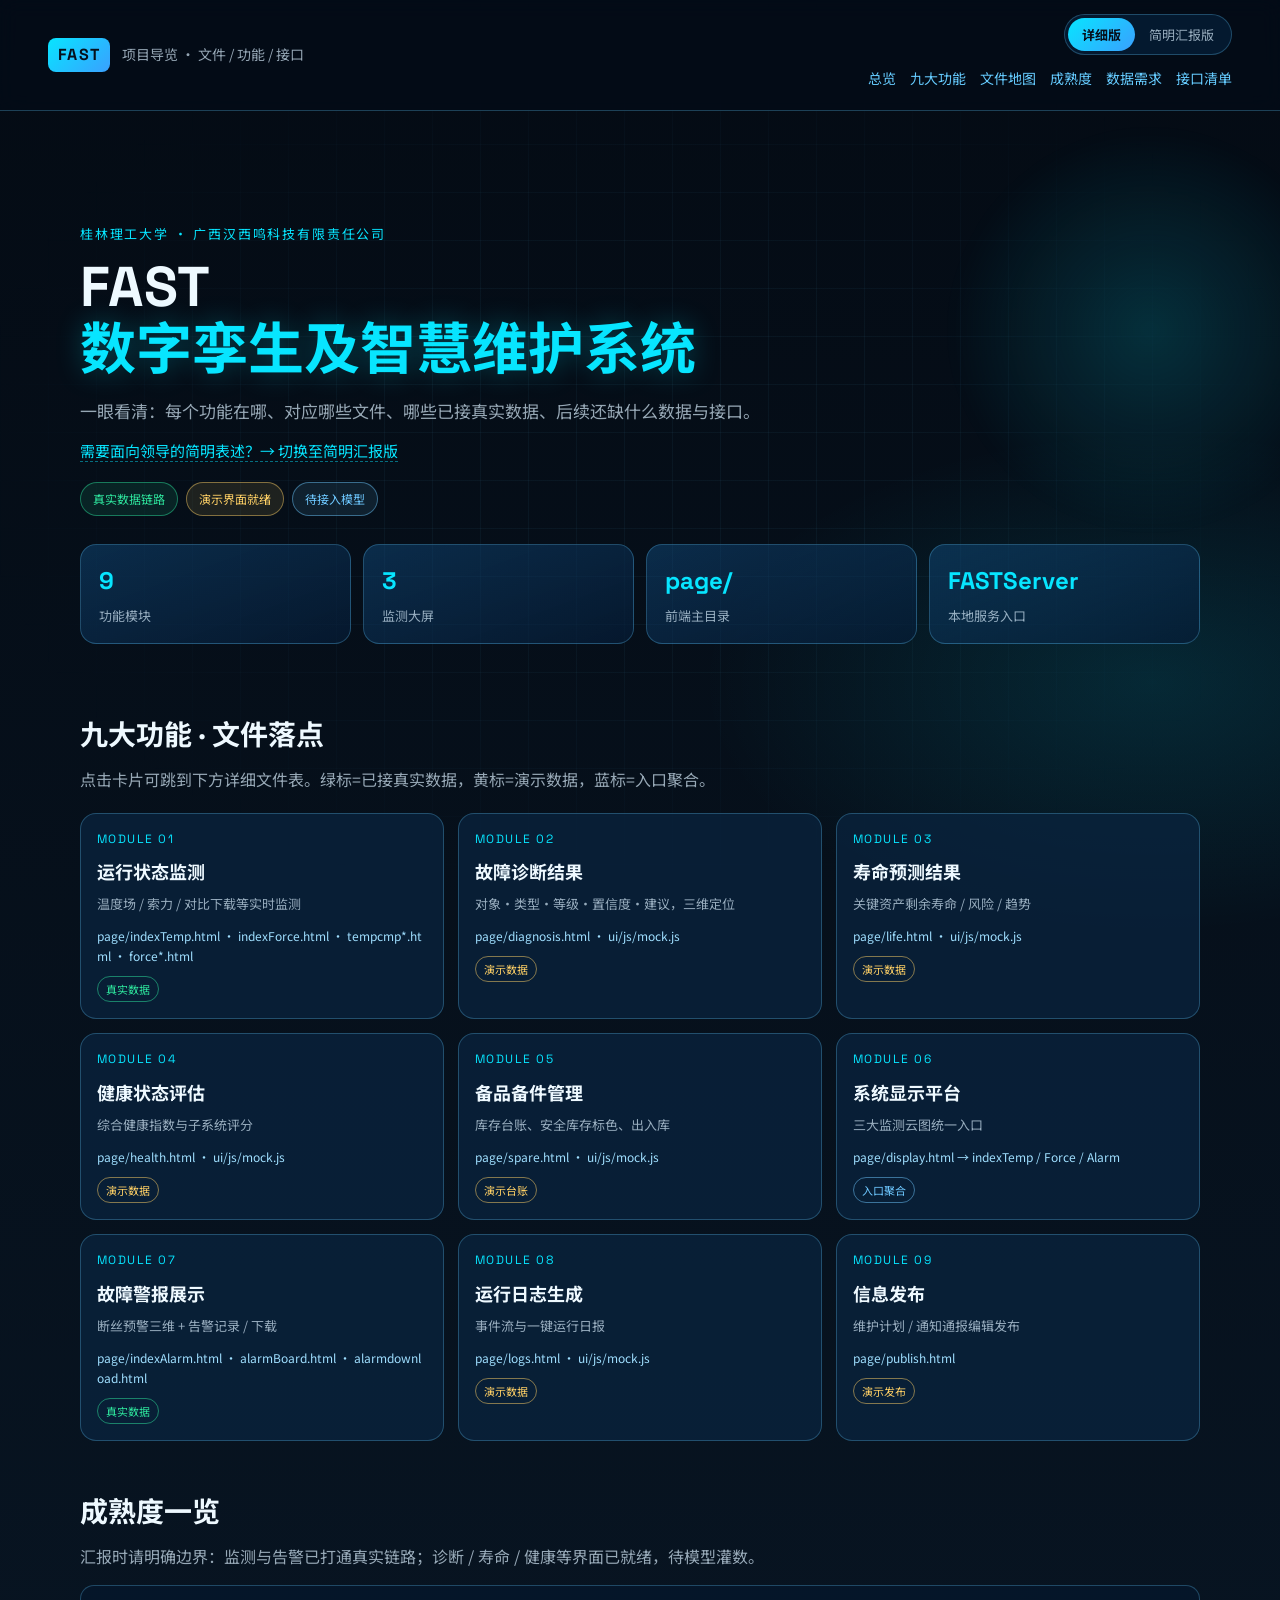
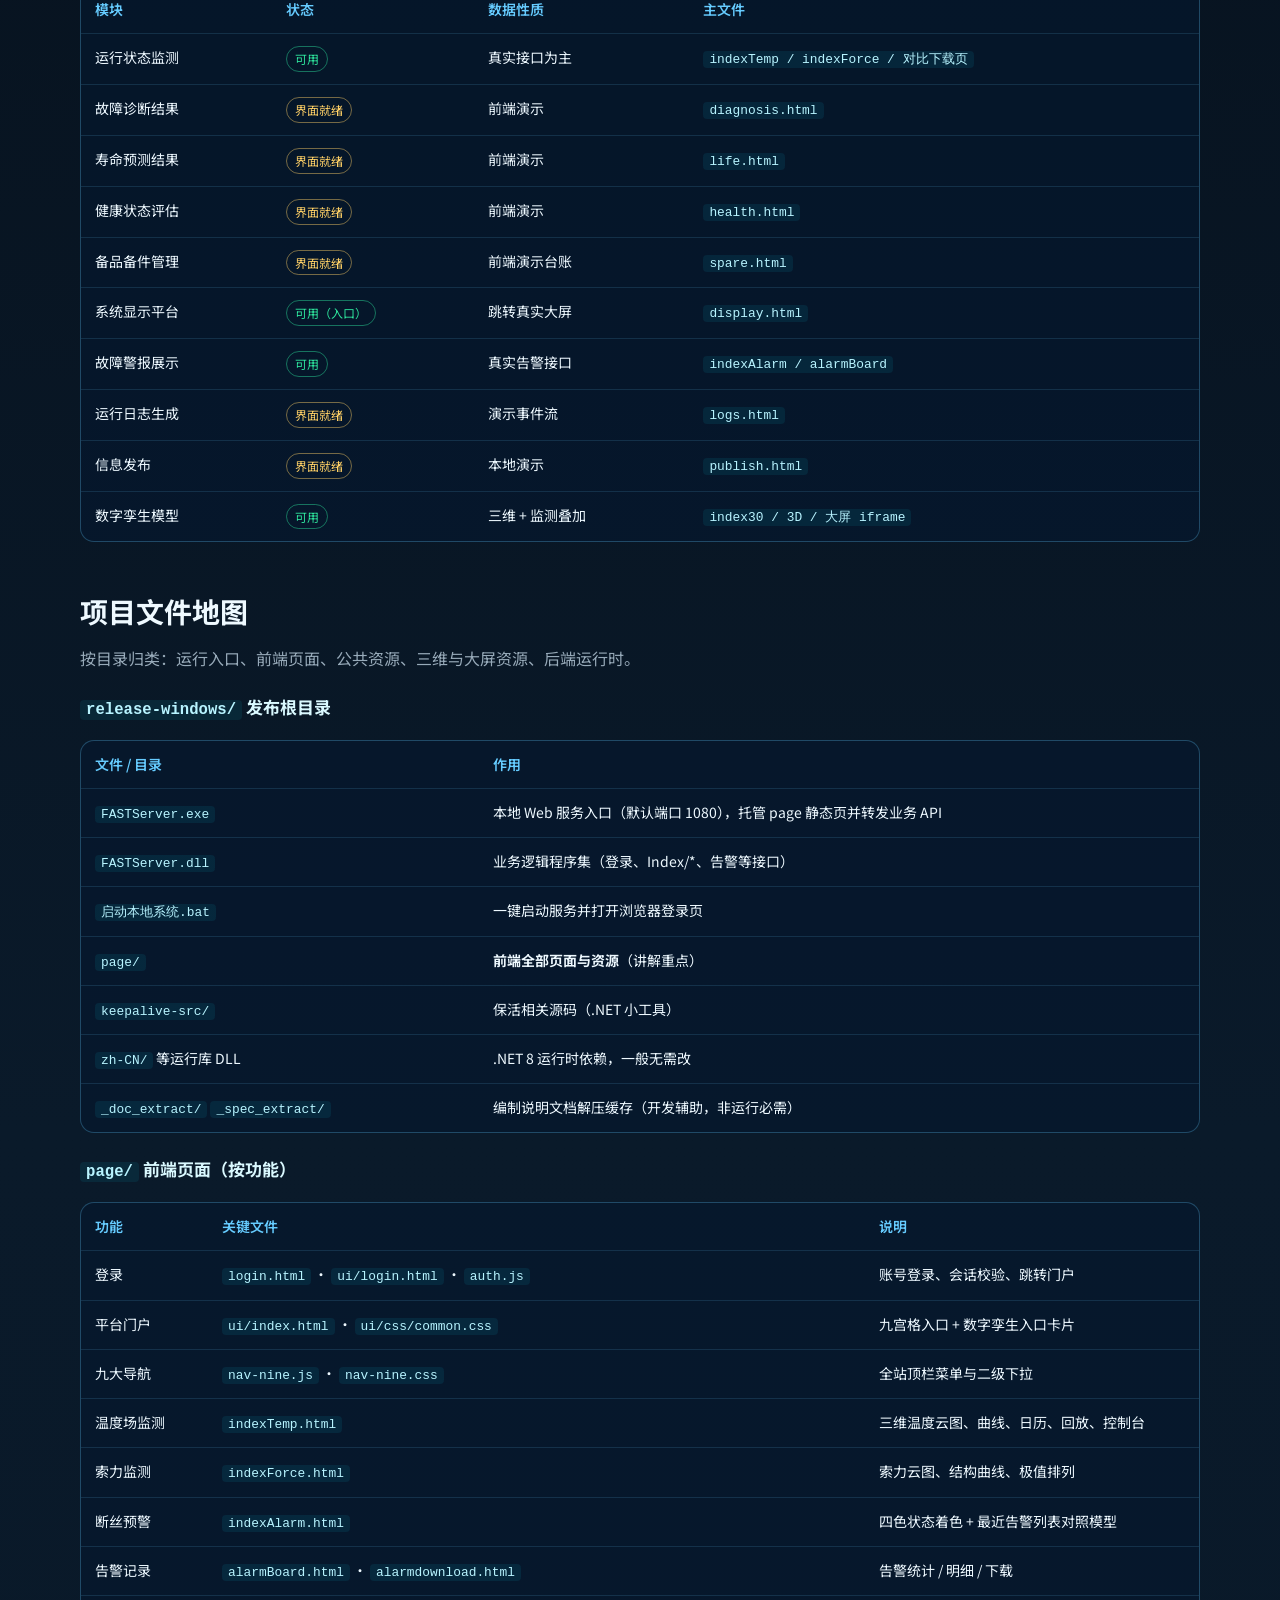
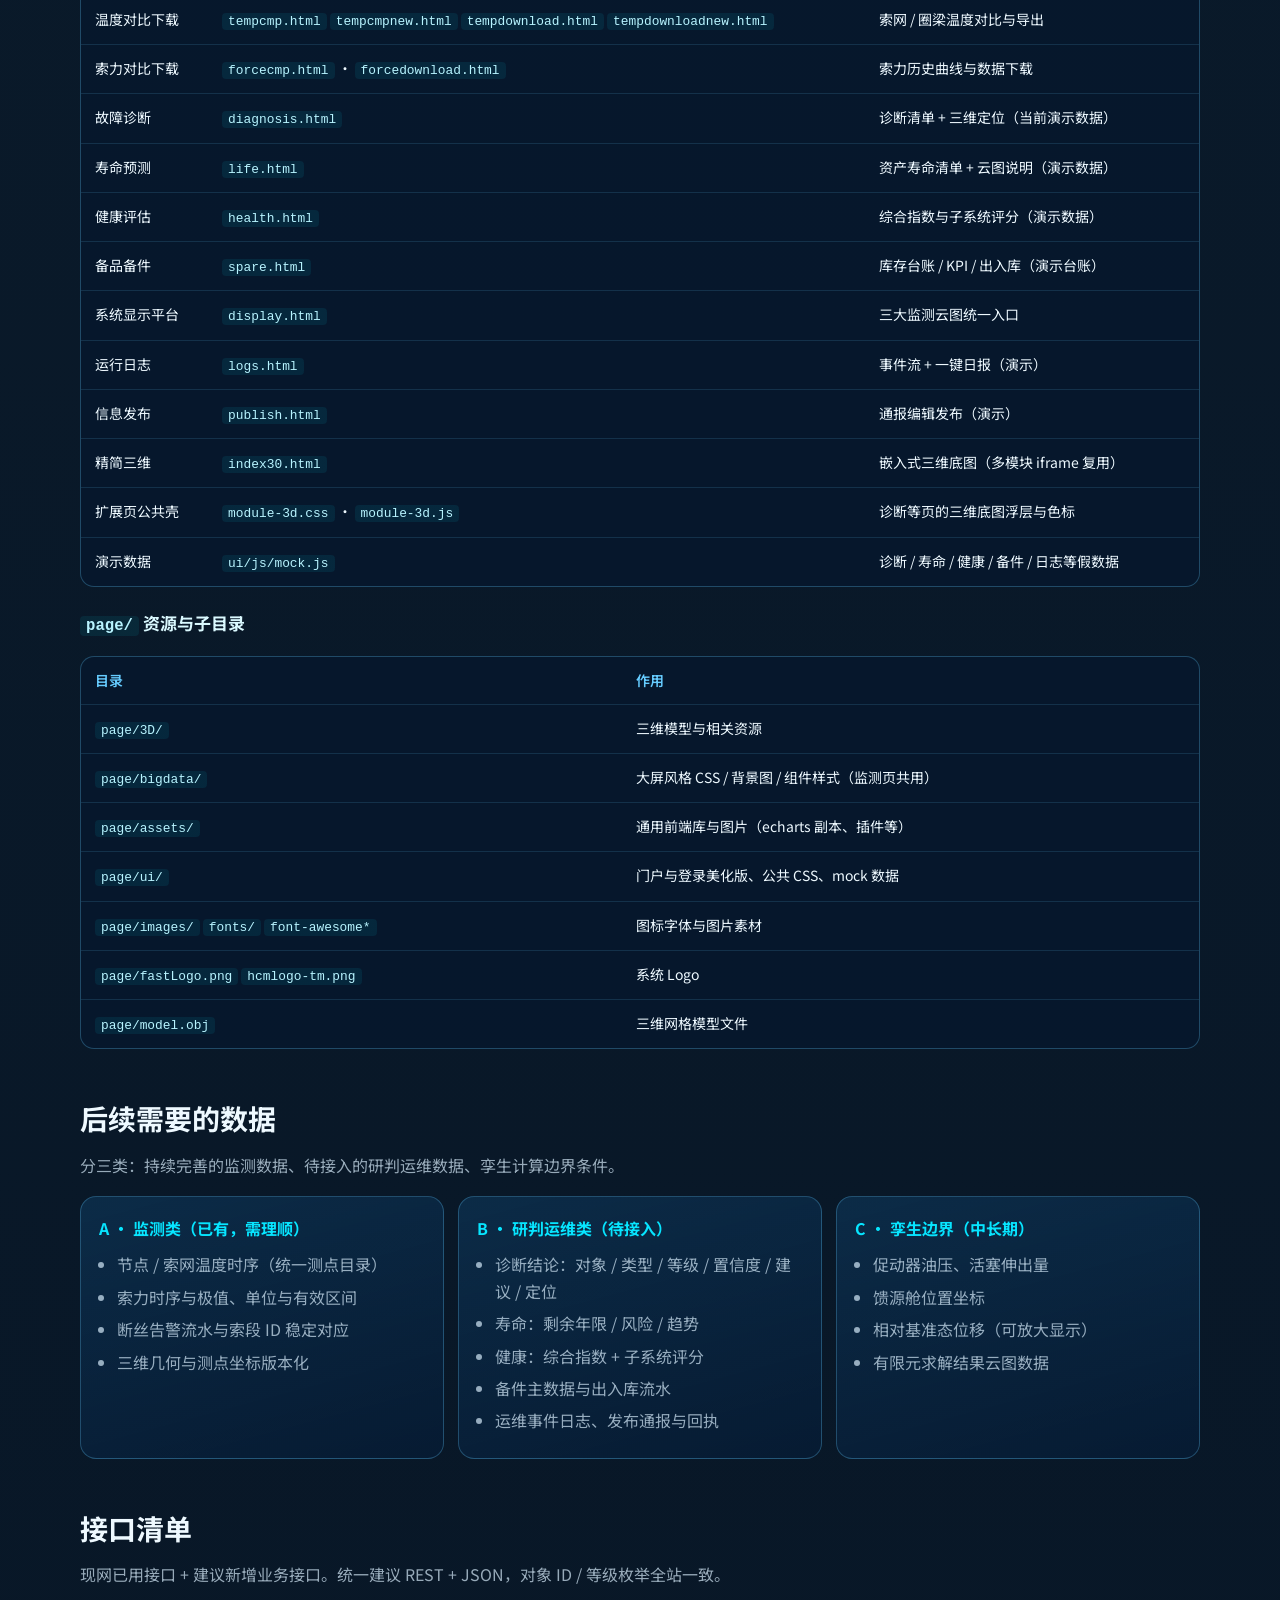
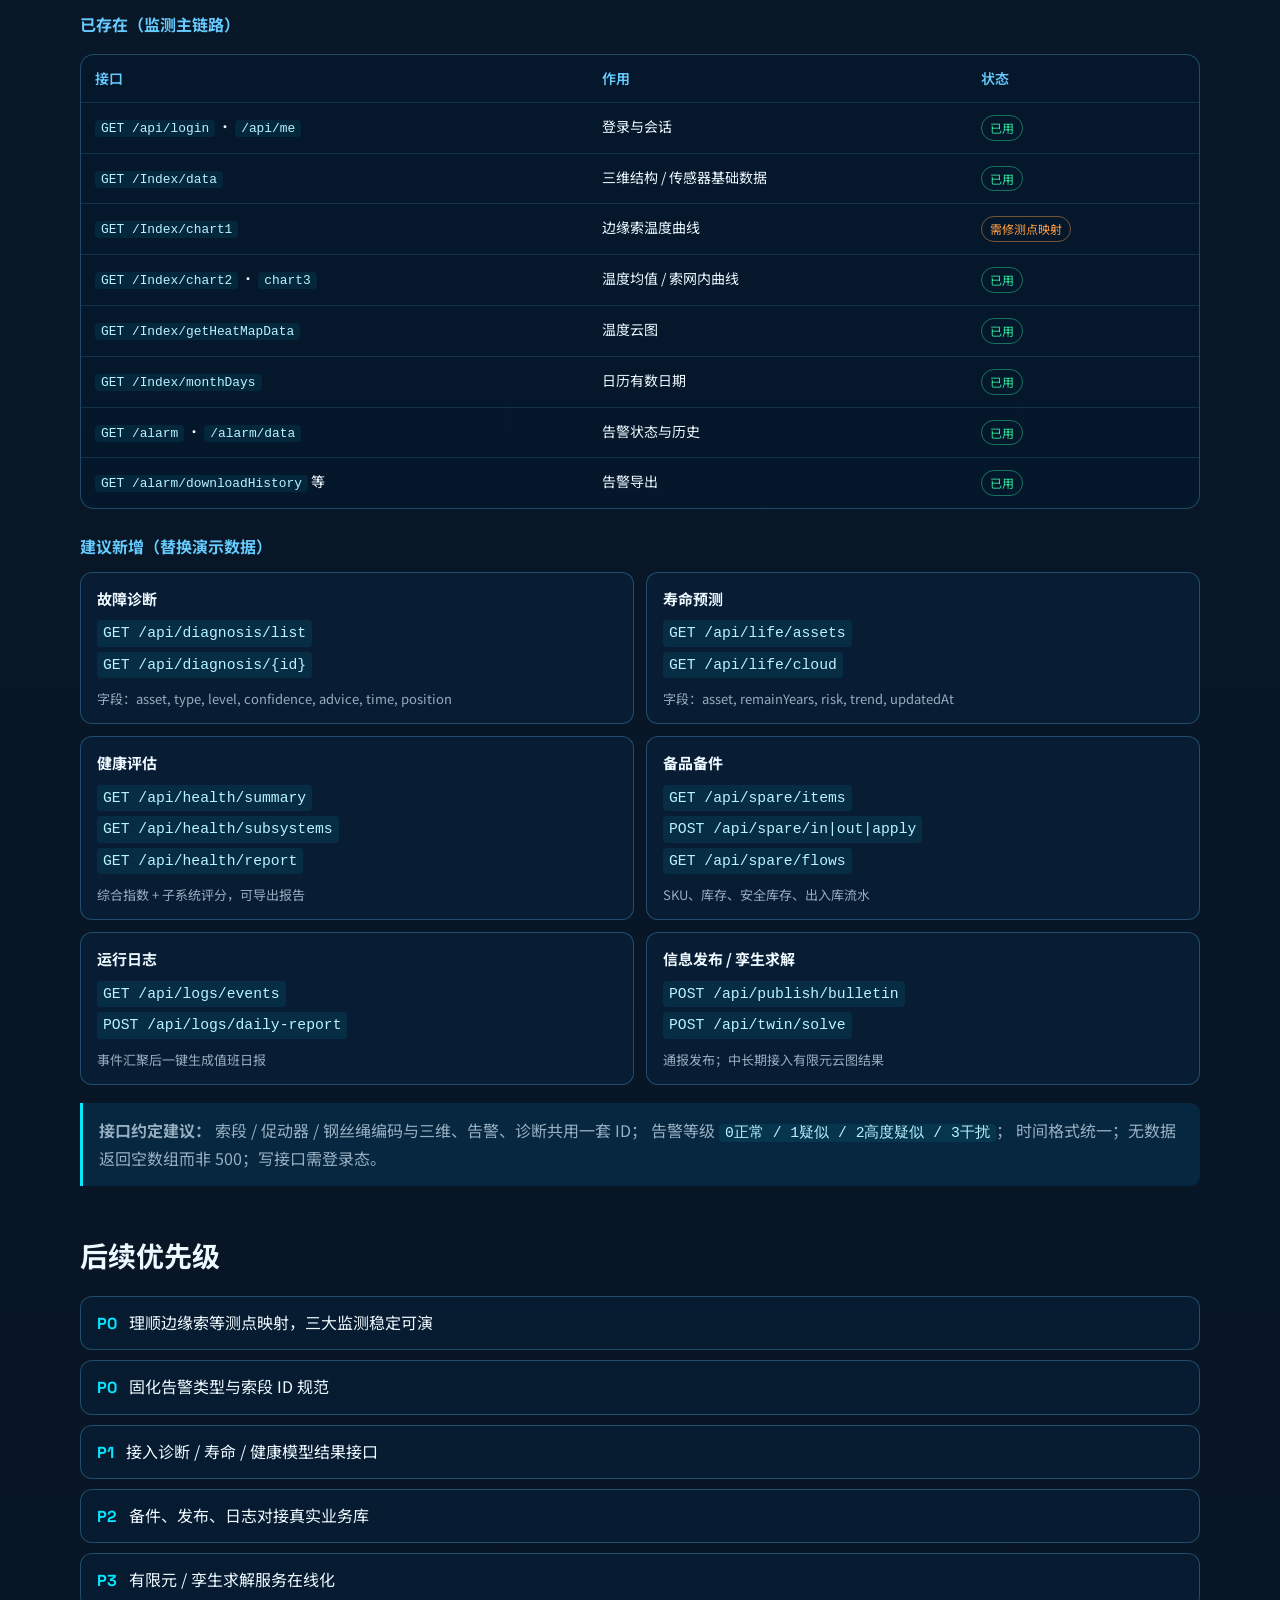
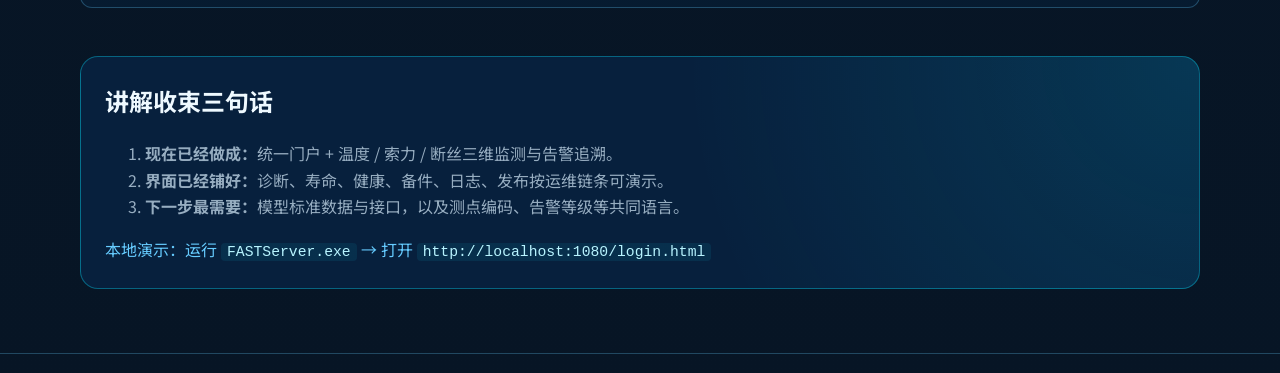
==== commit 8da17d44: "Polish plain page into formal briefing language for leadership" ====
--- a/index.html
+++ b/index.html
@@ -22,7 +22,7 @@
     <div class="top-right">
       <div class="version-switch" role="navigation" aria-label="版本切换">
         <a class="vs-btn is-active" href="index.html">详细版</a>
-        <a class="vs-btn" href="plain.html">大白话版</a>
+        <a class="vs-btn" href="plain.html">简明汇报版</a>
       </div>
       <nav class="top-nav">
         <a href="#overview">总览</a>
@@ -42,7 +42,7 @@
       <p class="lead">
         一眼看清：每个功能在哪、对应哪些文件、哪些已接真实数据、后续还缺什么数据与接口。
       </p>
-      <p class="to-detail"><a href="plain.html">更适合口头讲解？→ 切换到大白话版</a></p>
+      <p class="to-detail"><a href="plain.html">需要面向领导的简明表述？→ 切换至简明汇报版</a></p>
       <div class="hero-pills">
         <span class="pill real">真实数据链路</span>
         <span class="pill demo">演示界面就绪</span>
@@ -249,7 +249,7 @@
 
   <footer class="site-foot">
     <span>FAST数字孪生及智慧维护系统 · 详细版</span>
-    <a href="plain.html">去大白话版</a>
+    <a href="plain.html">前往简明汇报版</a>
   </footer>
 
   <script src="app.js"></script>
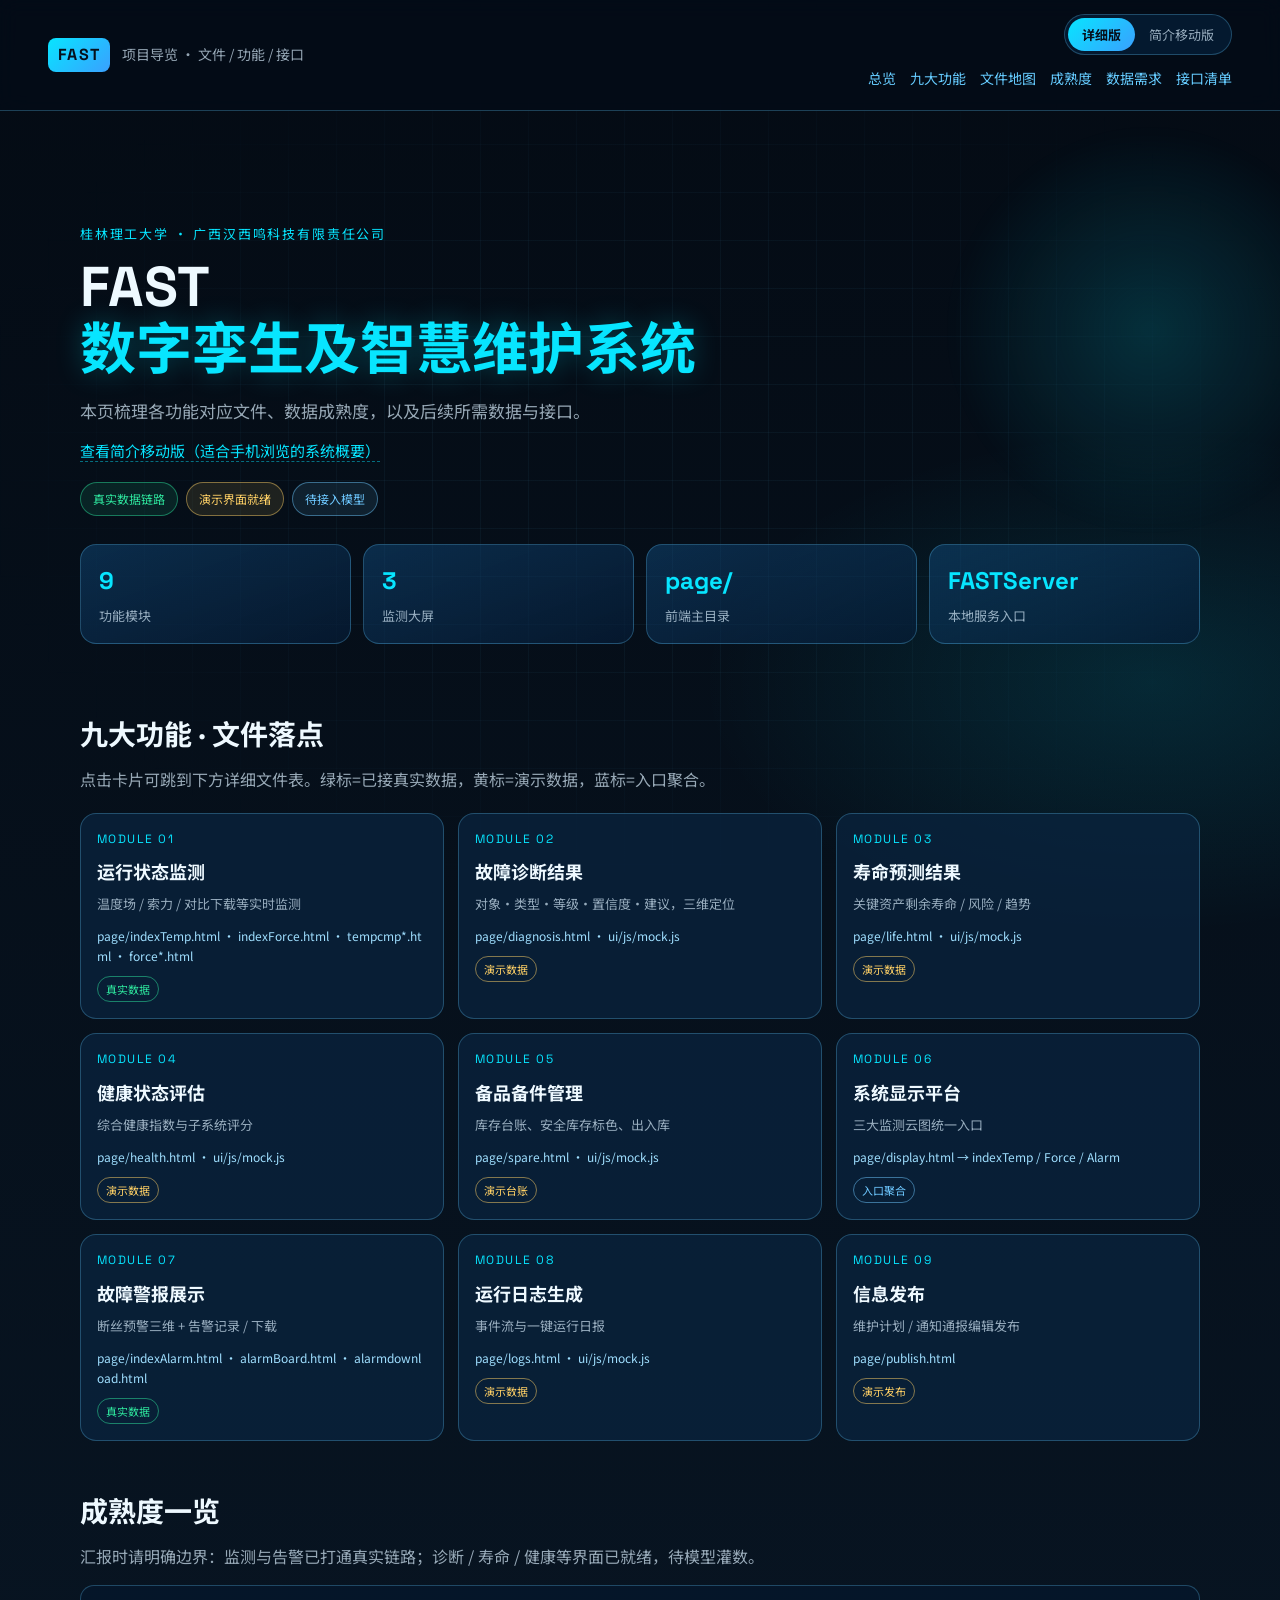
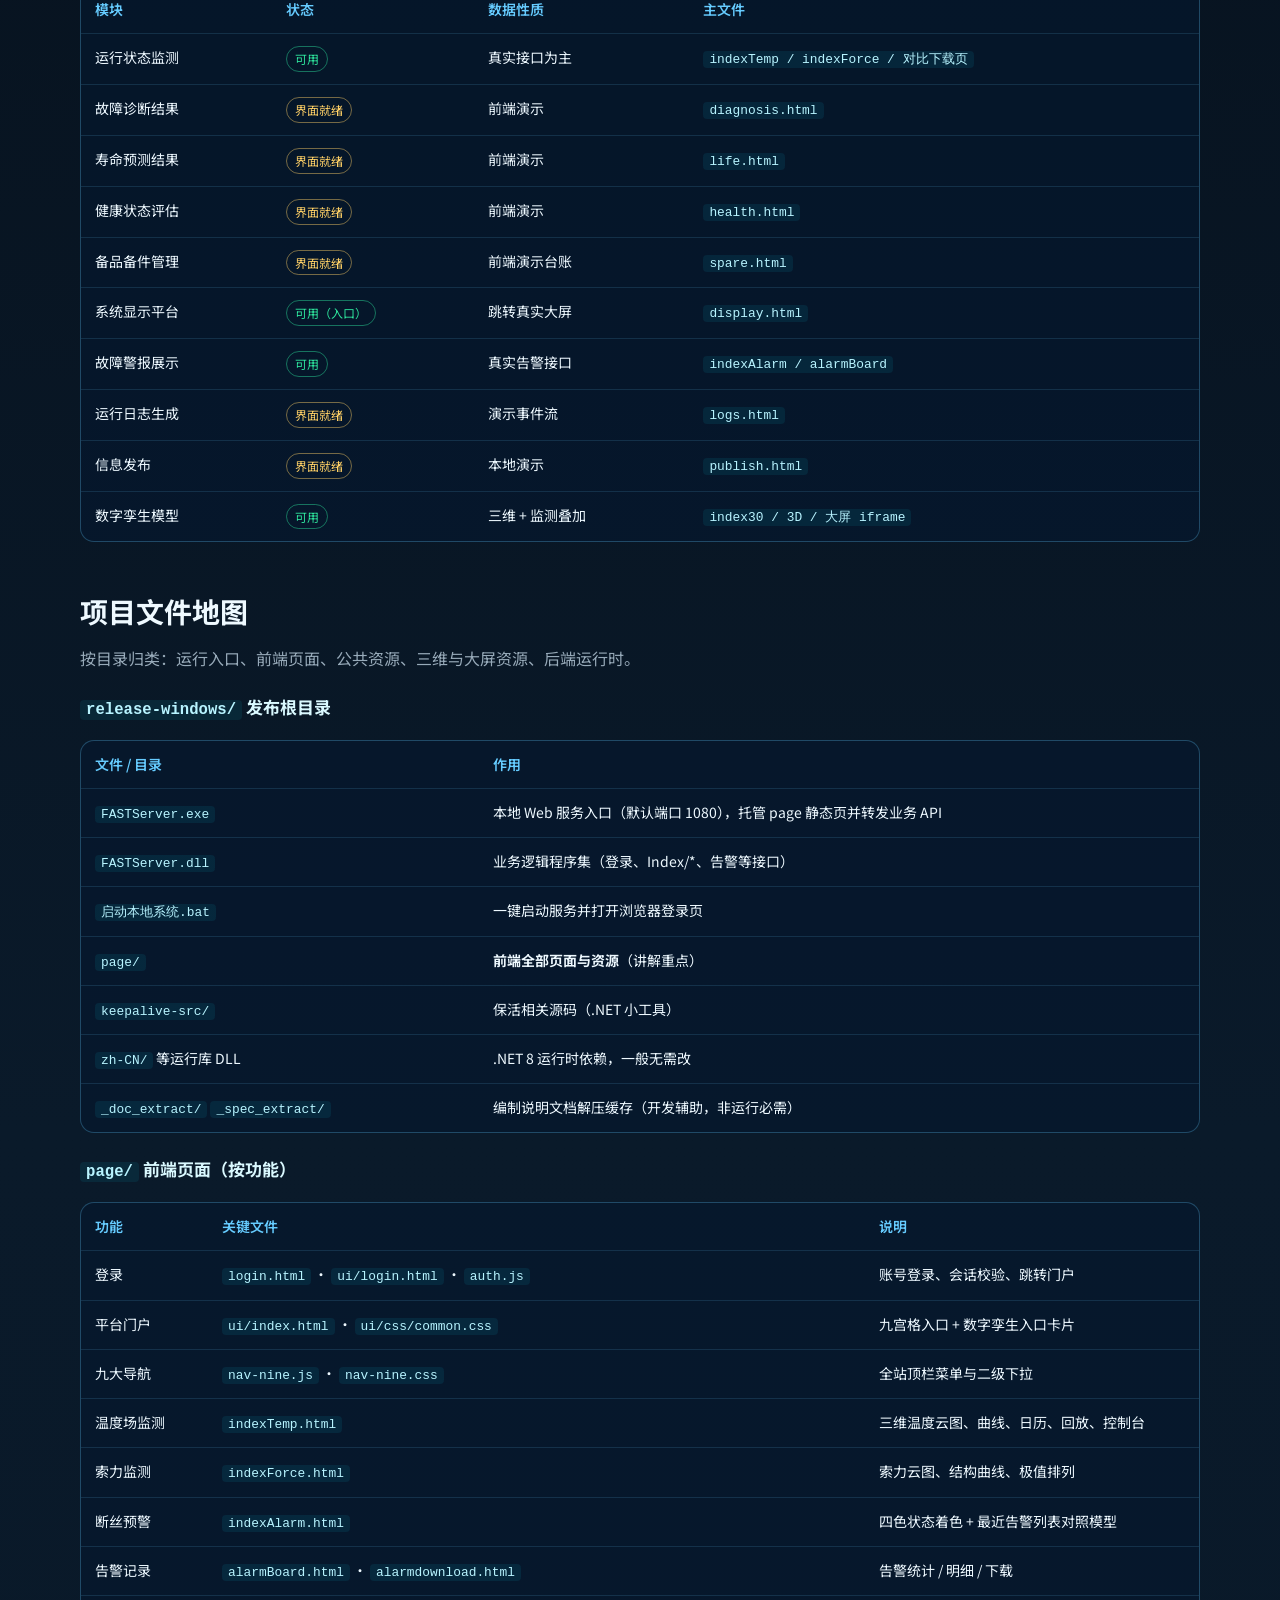
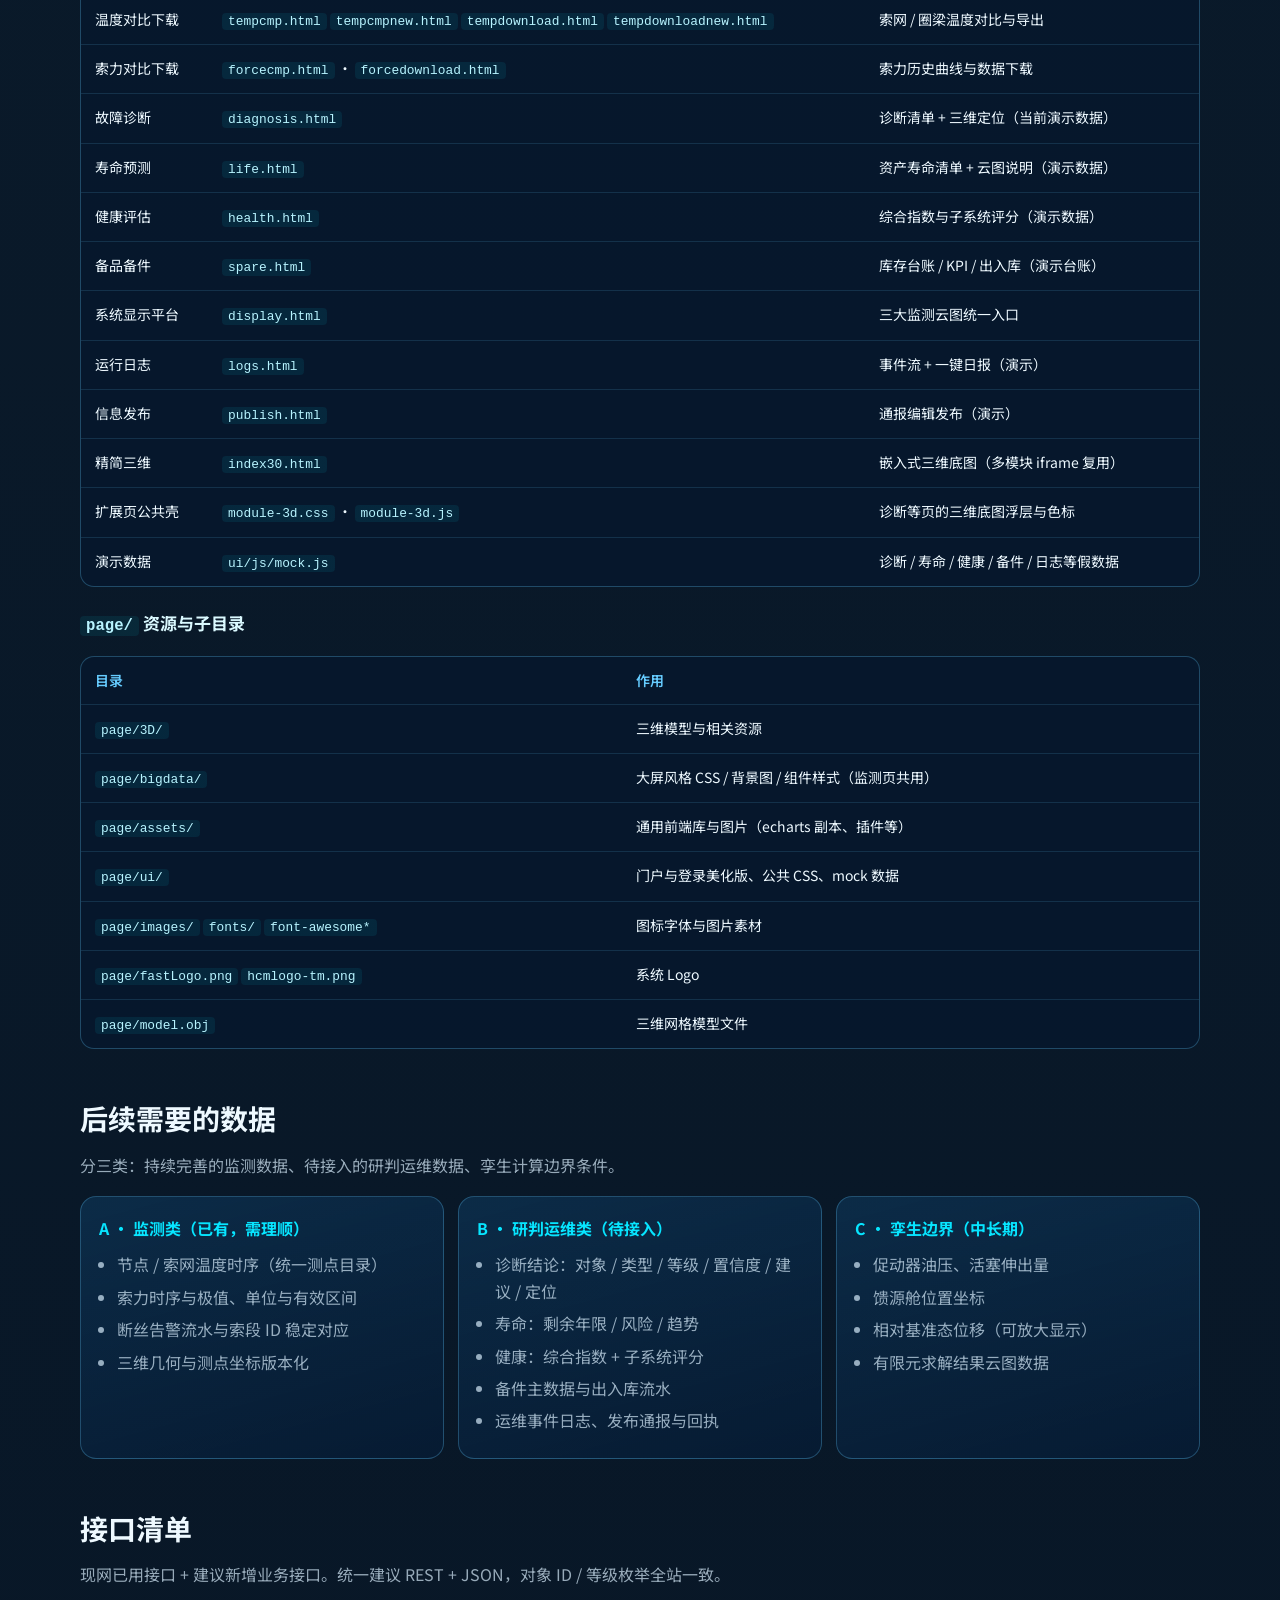
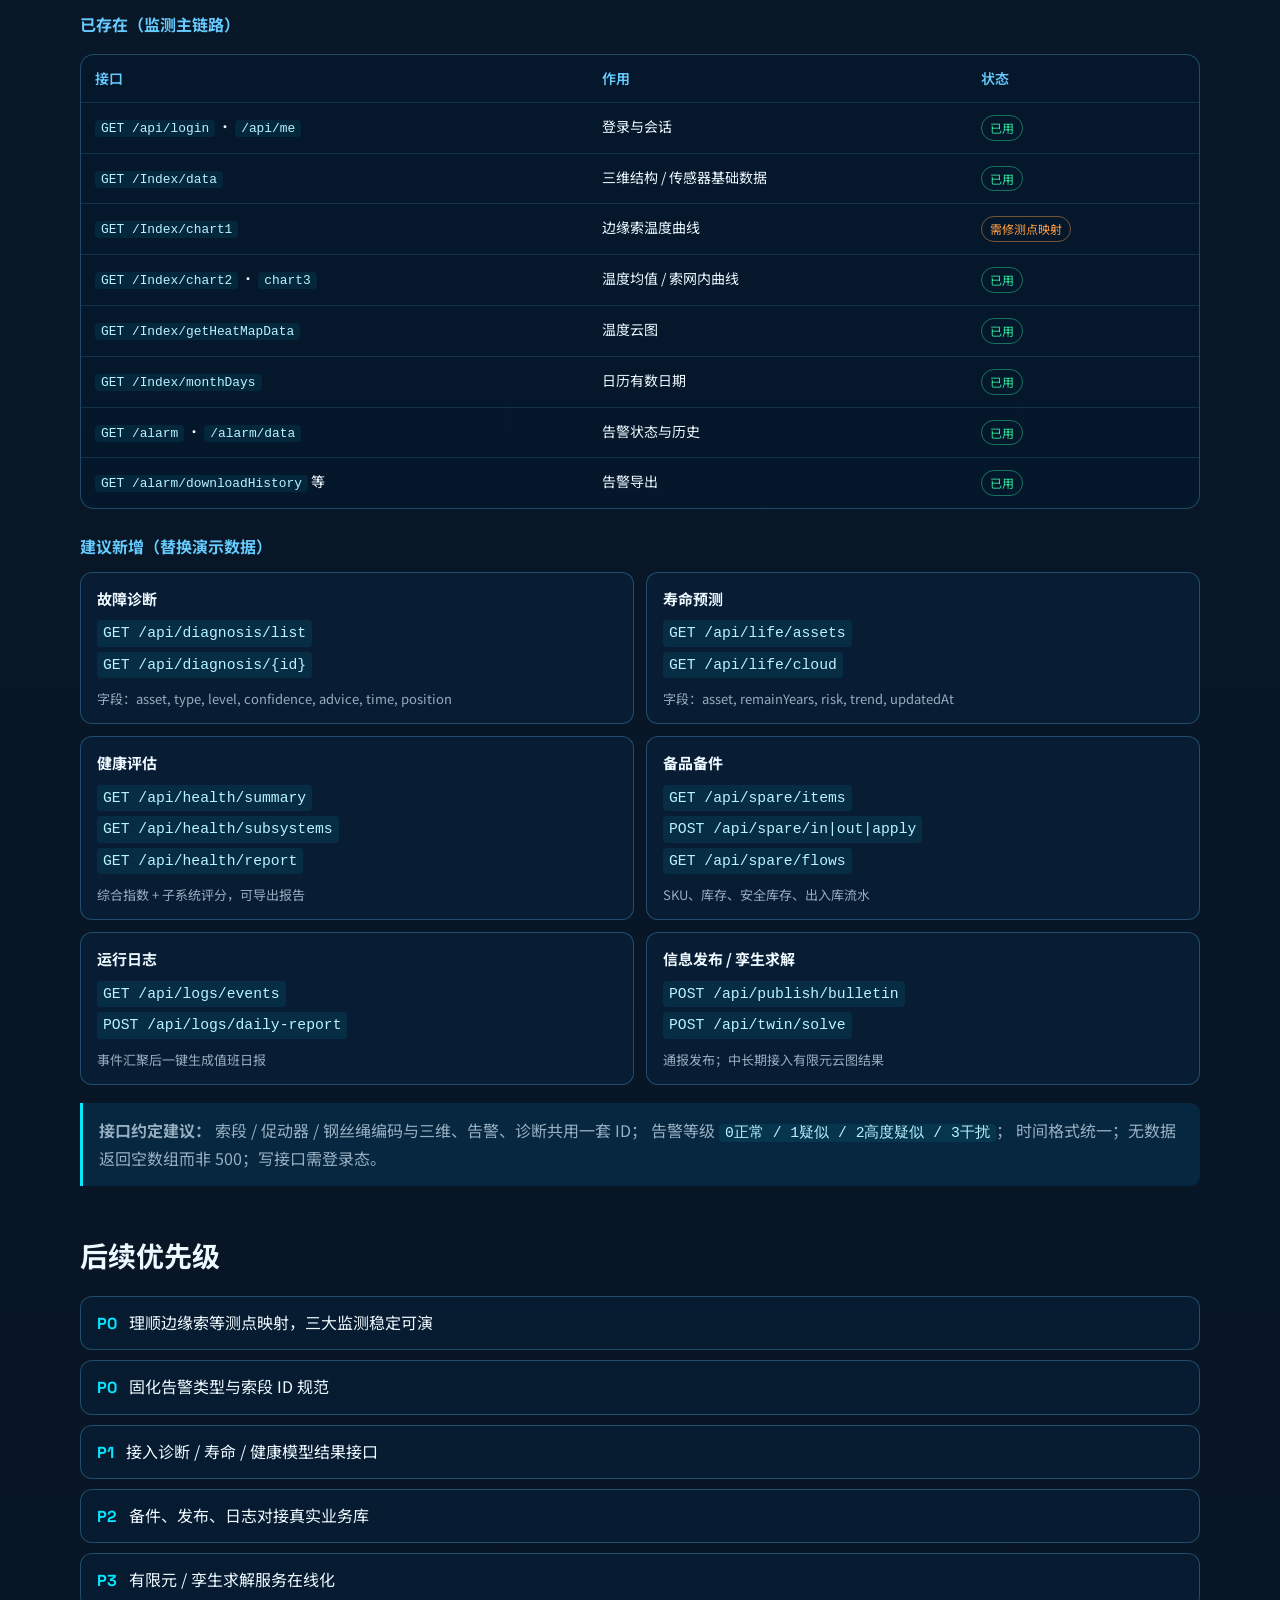
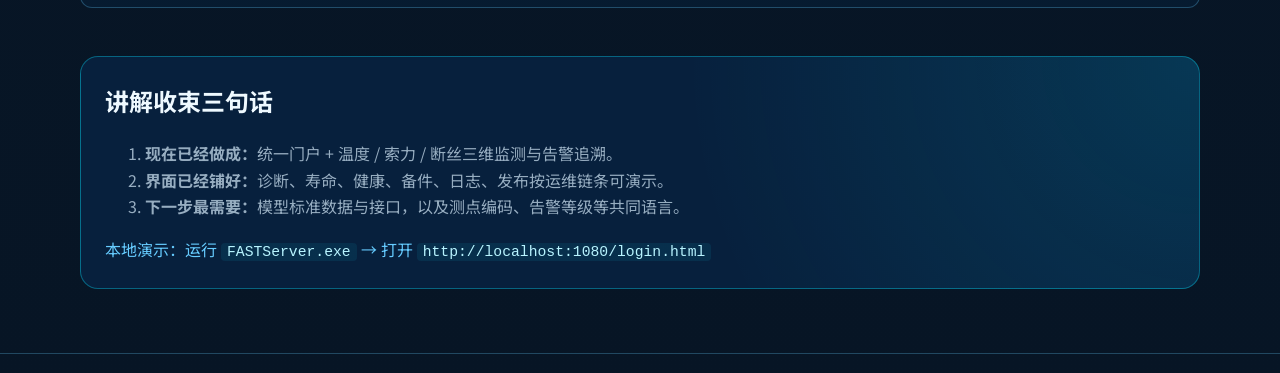
==== commit f91992f4: "Rename to mobile brief edition and polish wording" ====
--- a/index.html
+++ b/index.html
@@ -22,7 +22,7 @@
     <div class="top-right">
       <div class="version-switch" role="navigation" aria-label="版本切换">
         <a class="vs-btn is-active" href="index.html">详细版</a>
-        <a class="vs-btn" href="plain.html">简明汇报版</a>
+        <a class="vs-btn" href="plain.html">简介移动版</a>
       </div>
       <nav class="top-nav">
         <a href="#overview">总览</a>
@@ -40,9 +40,9 @@
       <p class="eyebrow">桂林理工大学 · 广西汉西鸣科技有限责任公司</p>
       <h1>FAST<span>数字孪生及智慧维护系统</span></h1>
       <p class="lead">
-        一眼看清：每个功能在哪、对应哪些文件、哪些已接真实数据、后续还缺什么数据与接口。
+        本页梳理各功能对应文件、数据成熟度，以及后续所需数据与接口。
       </p>
-      <p class="to-detail"><a href="plain.html">需要面向领导的简明表述？→ 切换至简明汇报版</a></p>
+      <p class="to-detail"><a href="plain.html">查看简介移动版（适合手机浏览的系统概要）</a></p>
       <div class="hero-pills">
         <span class="pill real">真实数据链路</span>
         <span class="pill demo">演示界面就绪</span>
@@ -249,7 +249,7 @@
 
   <footer class="site-foot">
     <span>FAST数字孪生及智慧维护系统 · 详细版</span>
-    <a href="plain.html">前往简明汇报版</a>
+    <a href="plain.html">查看简介移动版</a>
   </footer>
 
   <script src="app.js"></script>
--- a/styles.css
+++ b/styles.css
@@ -122,7 +122,18 @@
 }
 .site-foot a:hover { color: #fff; }
 
-/* 大白话版专属 */
+/* 简介移动版专属 */
+body.plain-page main {
+  width: min(720px, calc(100% - 28px));
+  padding-bottom: 48px;
+}
+body.plain-page .hero h1 {
+  font-size: clamp(28px, 8vw, 42px);
+}
+body.plain-page .lead {
+  font-size: 15px;
+}
+body.plain-page .top-nav { display: none; }
 .plain-steps {
   display: grid;
   grid-template-columns: repeat(3, minmax(0, 1fr));
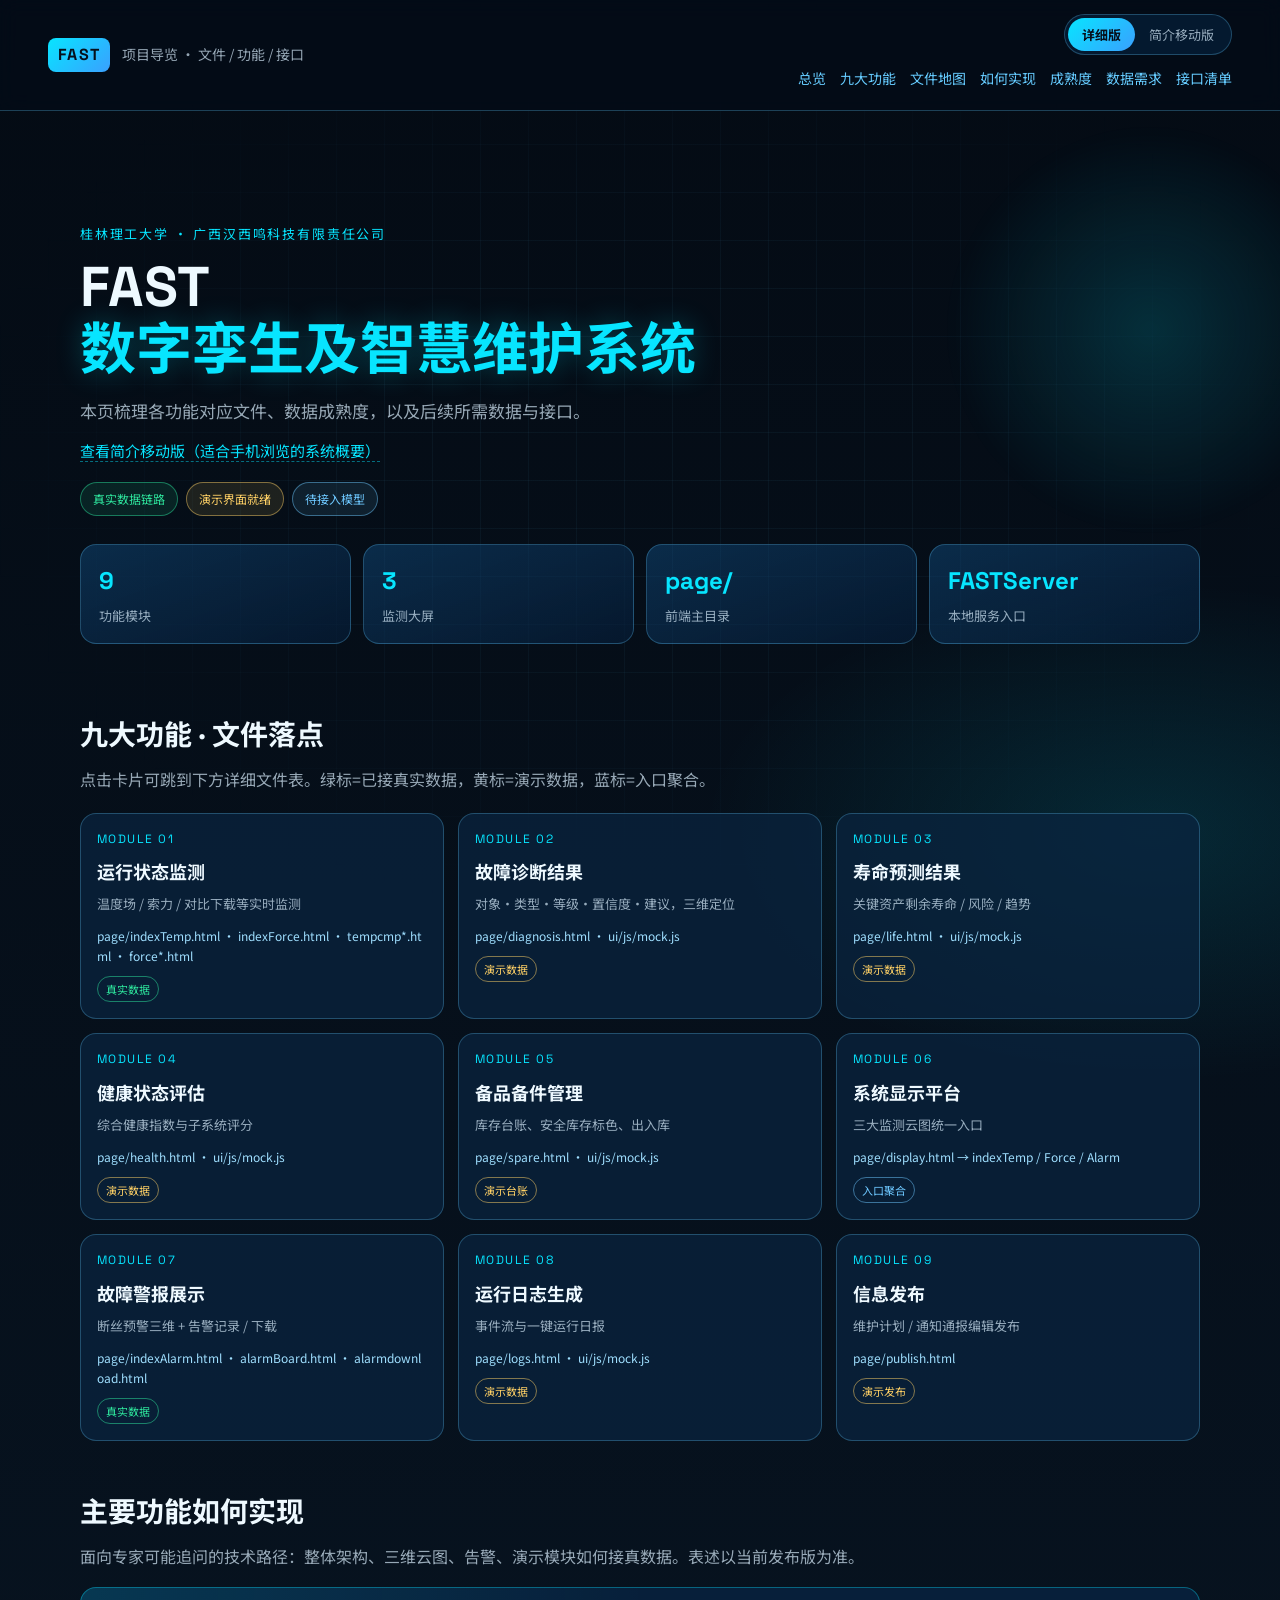
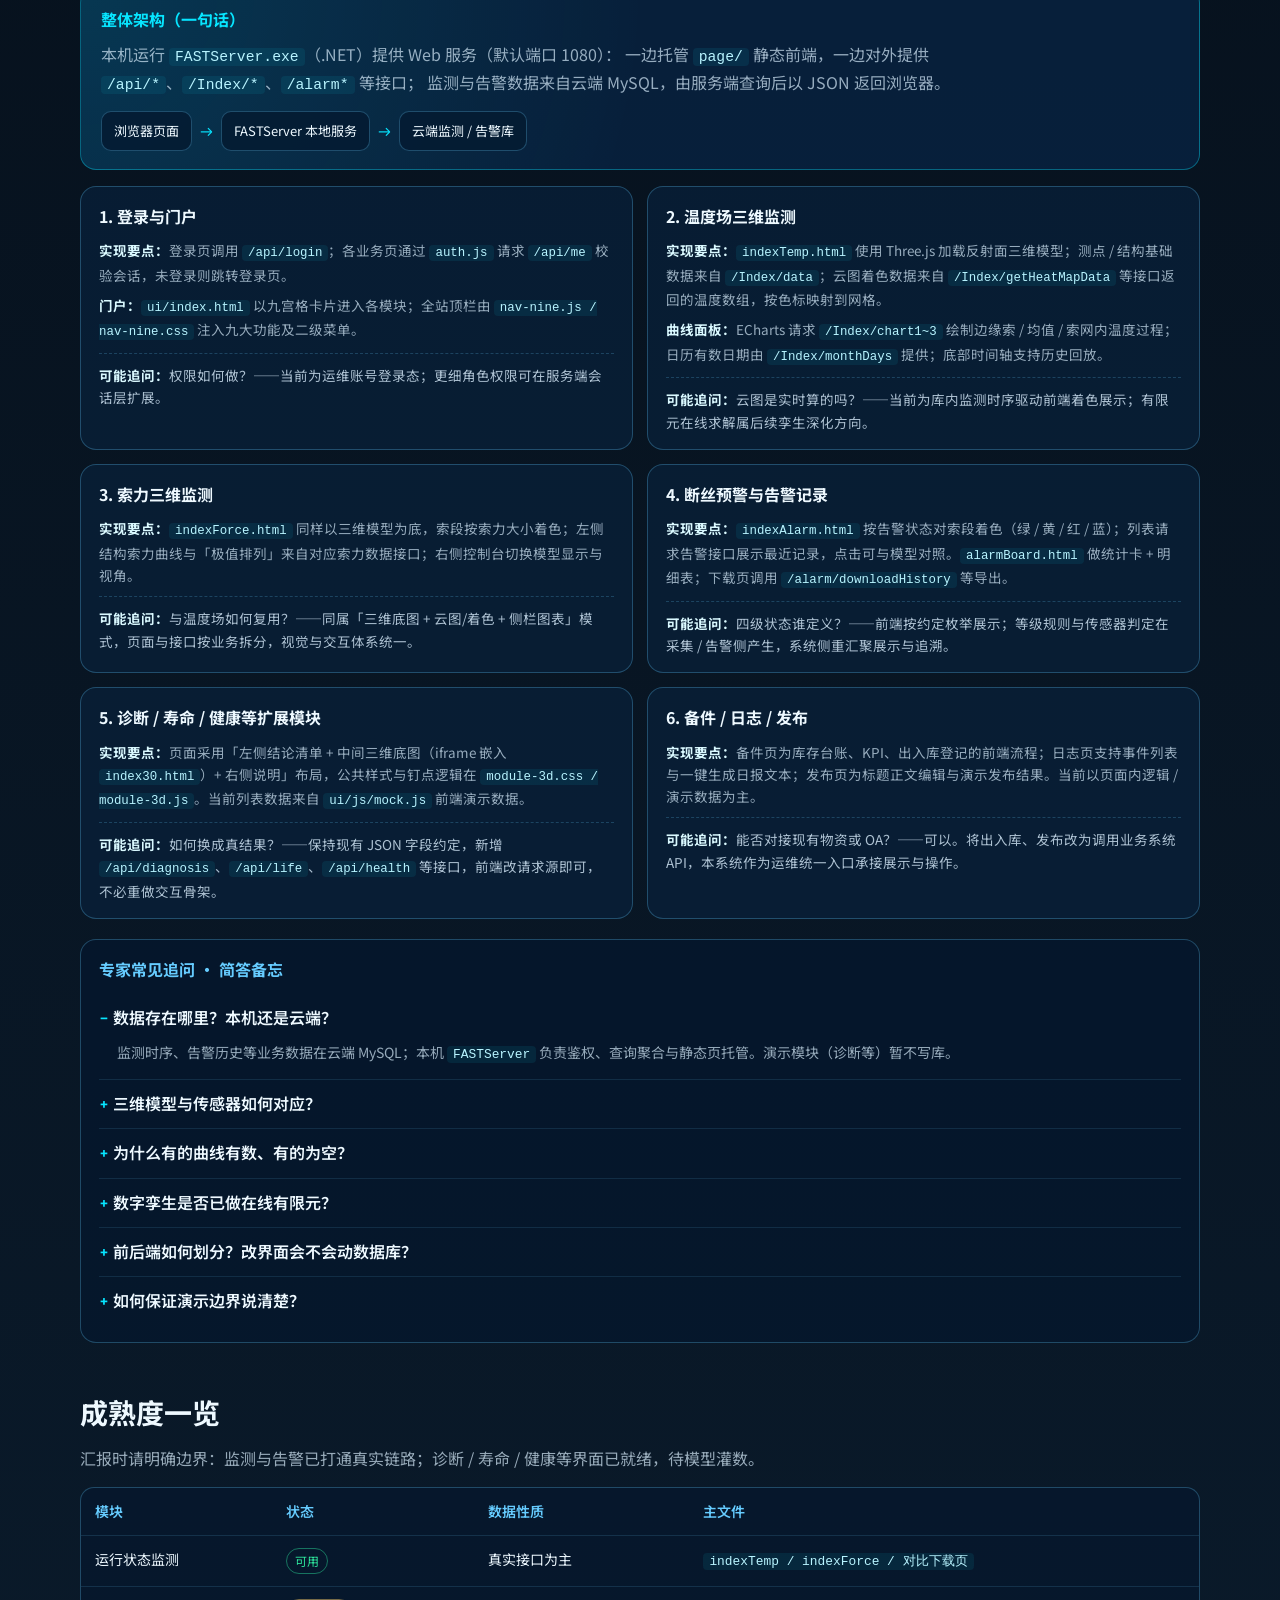
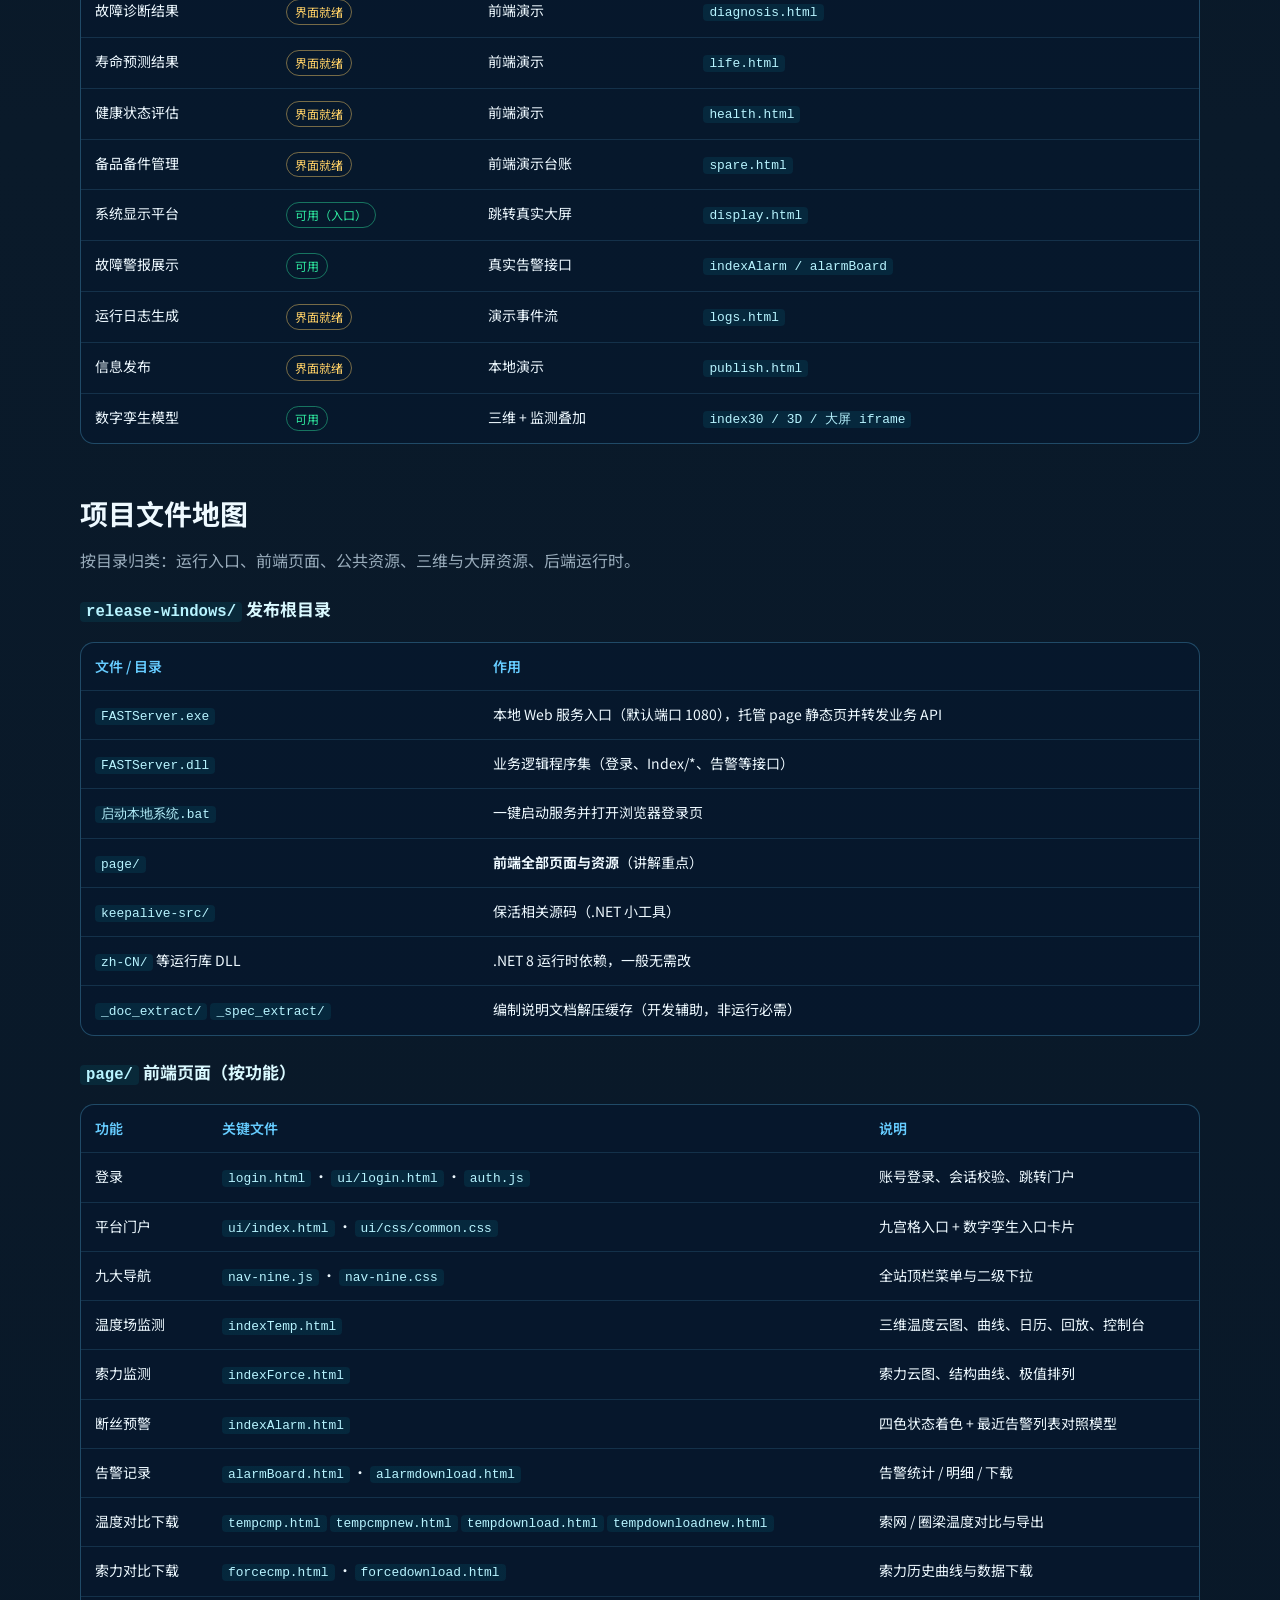
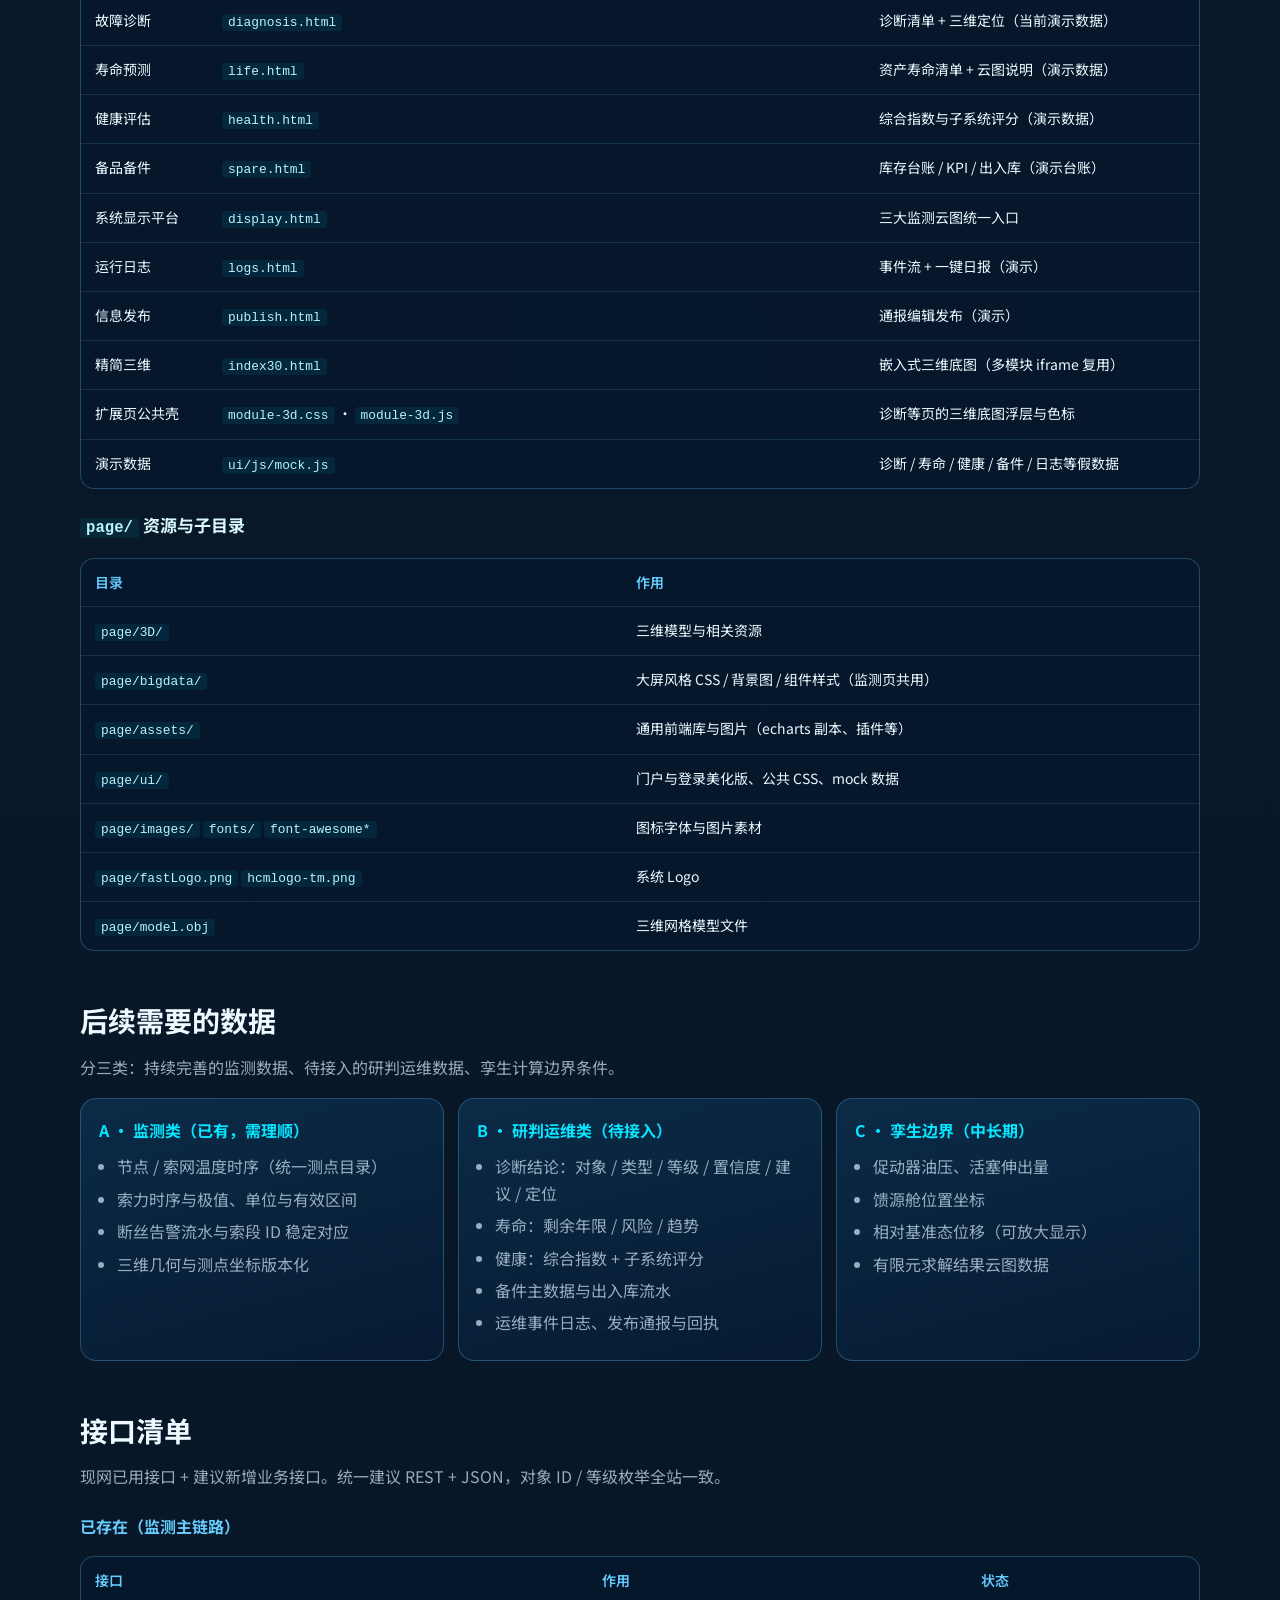
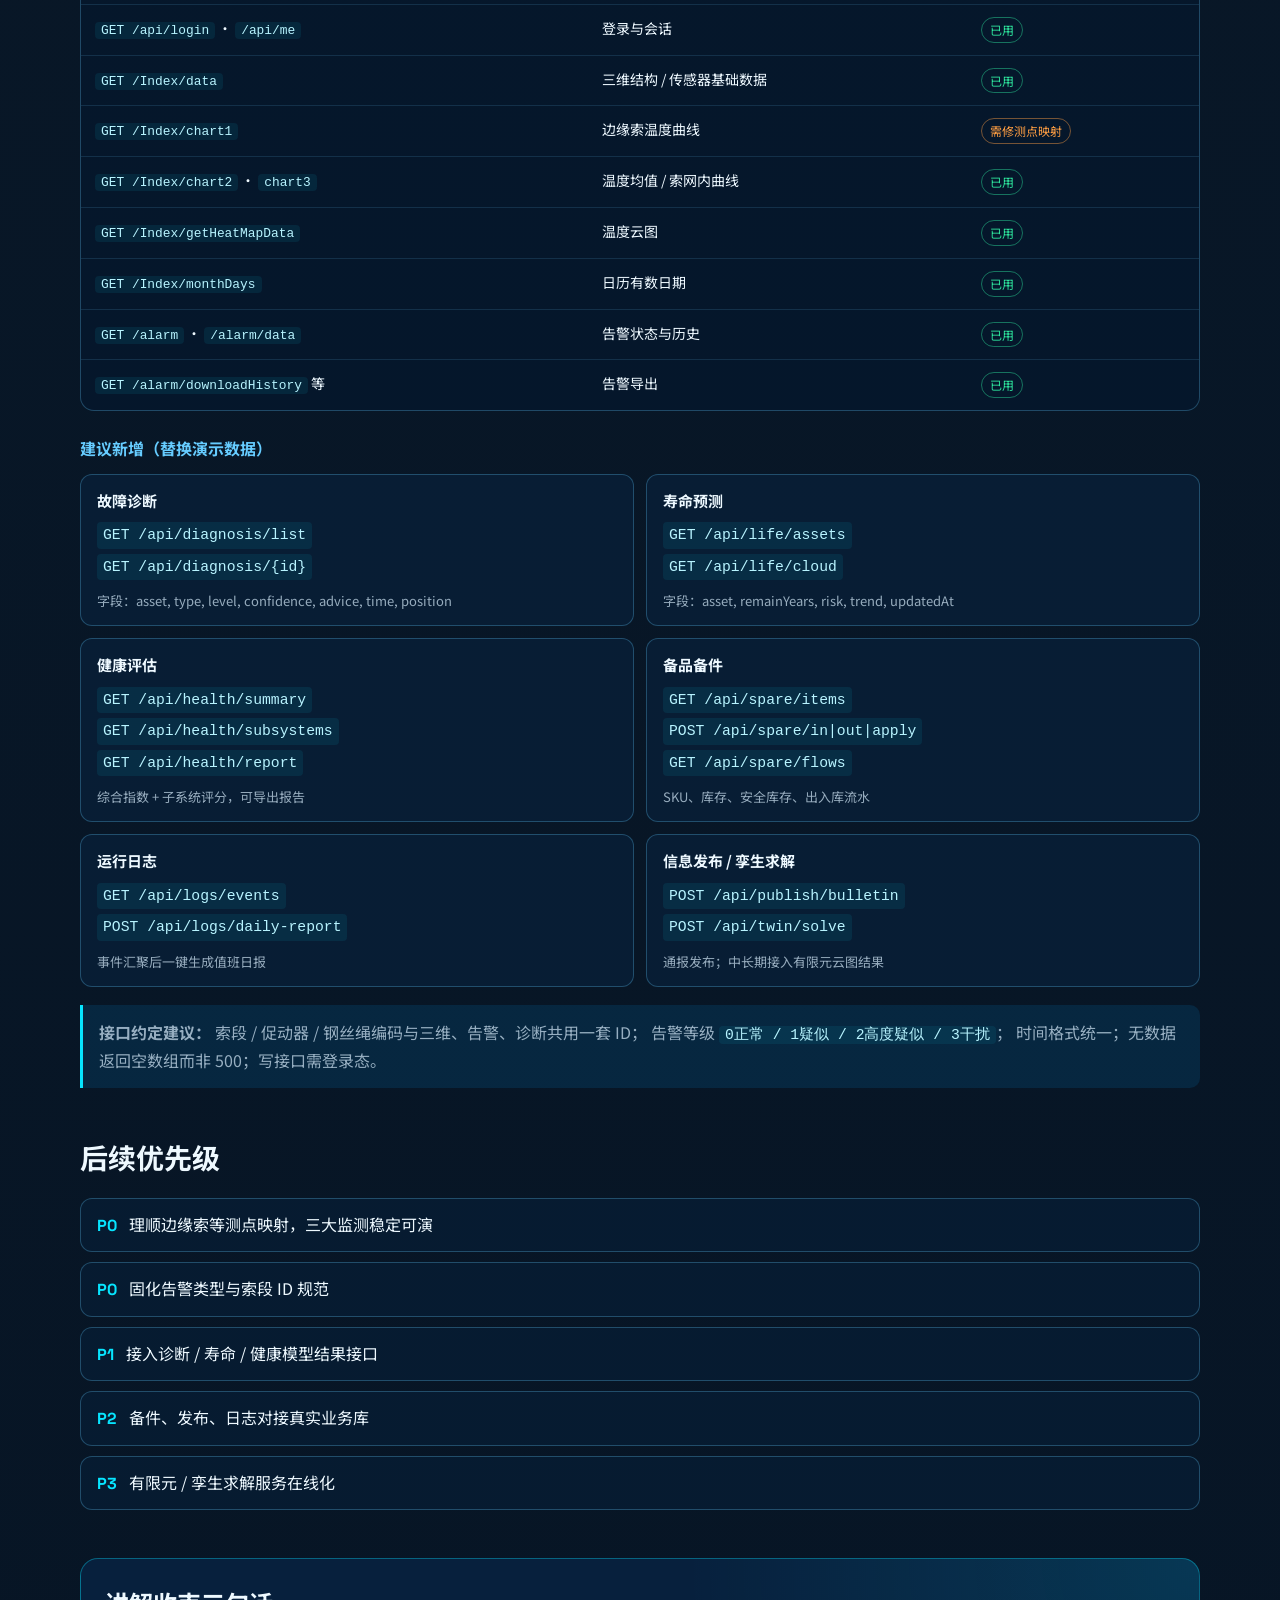
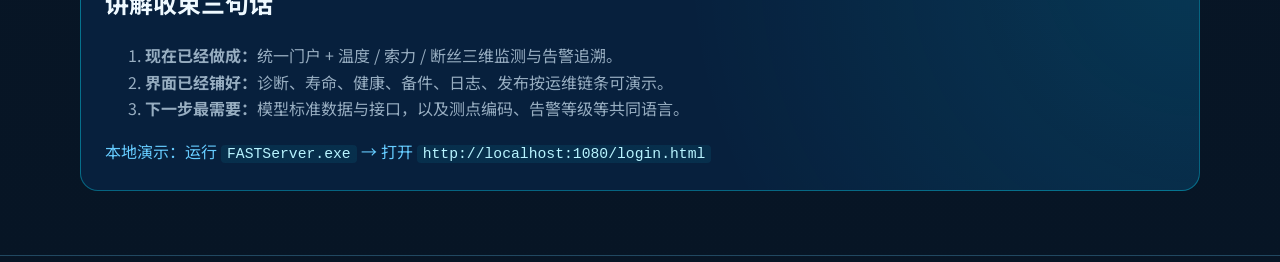
==== commit 4d40db53: "Add how-it-works section for expert Q and A on detail page" ====
--- a/index.html
+++ b/index.html
@@ -28,6 +28,7 @@
         <a href="#overview">总览</a>
         <a href="#modules">九大功能</a>
         <a href="#files">文件地图</a>
+        <a href="#how">如何实现</a>
         <a href="#maturity">成熟度</a>
         <a href="#data">数据需求</a>
         <a href="#api">接口清单</a>
@@ -62,6 +63,97 @@
         <p>点击卡片可跳到下方详细文件表。绿标=已接真实数据，黄标=演示数据，蓝标=入口聚合。</p>
       </div>
       <div class="module-grid" id="moduleGrid"></div>
+    </section>
+
+    <section id="how">
+      <div class="sec-head">
+        <h2>主要功能如何实现</h2>
+        <p>面向专家可能追问的技术路径：整体架构、三维云图、告警、演示模块如何接真数据。表述以当前发布版为准。</p>
+      </div>
+
+      <div class="arch-box">
+        <h3>整体架构（一句话）</h3>
+        <p>
+          本机运行 <code>FASTServer.exe</code>（.NET）提供 Web 服务（默认端口 1080）：
+          一边托管 <code>page/</code> 静态前端，一边对外提供 <code>/api/*</code>、<code>/Index/*</code>、<code>/alarm*</code> 等接口；
+          监测与告警数据来自云端 MySQL，由服务端查询后以 JSON 返回浏览器。
+        </p>
+        <div class="arch-flow">
+          <span>浏览器页面</span>
+          <span class="arrow">→</span>
+          <span>FASTServer 本地服务</span>
+          <span class="arrow">→</span>
+          <span>云端监测 / 告警库</span>
+        </div>
+      </div>
+
+      <div class="howto-grid">
+        <article class="howto-card">
+          <h3>1. 登录与门户</h3>
+          <p><b>实现要点：</b>登录页调用 <code>/api/login</code>；各业务页通过 <code>auth.js</code> 请求 <code>/api/me</code> 校验会话，未登录则跳转登录页。</p>
+          <p><b>门户：</b><code>ui/index.html</code> 以九宫格卡片进入各模块；全站顶栏由 <code>nav-nine.js / nav-nine.css</code> 注入九大功能及二级菜单。</p>
+          <p class="q"><b>可能追问：</b>权限如何做？——当前为运维账号登录态；更细角色权限可在服务端会话层扩展。</p>
+        </article>
+
+        <article class="howto-card">
+          <h3>2. 温度场三维监测</h3>
+          <p><b>实现要点：</b><code>indexTemp.html</code> 使用 Three.js 加载反射面三维模型；测点 / 结构基础数据来自 <code>/Index/data</code>；云图着色数据来自 <code>/Index/getHeatMapData</code> 等接口返回的温度数组，按色标映射到网格。</p>
+          <p><b>曲线面板：</b>ECharts 请求 <code>/Index/chart1~3</code> 绘制边缘索 / 均值 / 索网内温度过程；日历有数日期由 <code>/Index/monthDays</code> 提供；底部时间轴支持历史回放。</p>
+          <p class="q"><b>可能追问：</b>云图是实时算的吗？——当前为库内监测时序驱动前端着色展示；有限元在线求解属后续孪生深化方向。</p>
+        </article>
+
+        <article class="howto-card">
+          <h3>3. 索力三维监测</h3>
+          <p><b>实现要点：</b><code>indexForce.html</code> 同样以三维模型为底，索段按索力大小着色；左侧结构索力曲线与「极值排列」来自对应索力数据接口；右侧控制台切换模型显示与视角。</p>
+          <p class="q"><b>可能追问：</b>与温度场如何复用？——同属「三维底图 + 云图/着色 + 侧栏图表」模式，页面与接口按业务拆分，视觉与交互体系统一。</p>
+        </article>
+
+        <article class="howto-card">
+          <h3>4. 断丝预警与告警记录</h3>
+          <p><b>实现要点：</b><code>indexAlarm.html</code> 按告警状态对索段着色（绿 / 黄 / 红 / 蓝）；列表请求告警接口展示最近记录，点击可与模型对照。<code>alarmBoard.html</code> 做统计卡 + 明细表；下载页调用 <code>/alarm/downloadHistory</code> 等导出。</p>
+          <p class="q"><b>可能追问：</b>四级状态谁定义？——前端按约定枚举展示；等级规则与传感器判定在采集 / 告警侧产生，系统侧重汇聚展示与追溯。</p>
+        </article>
+
+        <article class="howto-card">
+          <h3>5. 诊断 / 寿命 / 健康等扩展模块</h3>
+          <p><b>实现要点：</b>页面采用「左侧结论清单 + 中间三维底图（iframe 嵌入 <code>index30.html</code>）+ 右侧说明」布局，公共样式与钉点逻辑在 <code>module-3d.css / module-3d.js</code>。当前列表数据来自 <code>ui/js/mock.js</code> 前端演示数据。</p>
+          <p class="q"><b>可能追问：</b>如何换成真结果？——保持现有 JSON 字段约定，新增 <code>/api/diagnosis</code>、<code>/api/life</code>、<code>/api/health</code> 等接口，前端改请求源即可，不必重做交互骨架。</p>
+        </article>
+
+        <article class="howto-card">
+          <h3>6. 备件 / 日志 / 发布</h3>
+          <p><b>实现要点：</b>备件页为库存台账、KPI、出入库登记的前端流程；日志页支持事件列表与一键生成日报文本；发布页为标题正文编辑与演示发布结果。当前以页面内逻辑 / 演示数据为主。</p>
+          <p class="q"><b>可能追问：</b>能否对接现有物资或 OA？——可以。将出入库、发布改为调用业务系统 API，本系统作为运维统一入口承接展示与操作。</p>
+        </article>
+      </div>
+
+      <div class="qa-block">
+        <h3>专家常见追问 · 简答备忘</h3>
+        <details open>
+          <summary>数据存在哪里？本机还是云端？</summary>
+          <p>监测时序、告警历史等业务数据在云端 MySQL；本机 <code>FASTServer</code> 负责鉴权、查询聚合与静态页托管。演示模块（诊断等）暂不写库。</p>
+        </details>
+        <details>
+          <summary>三维模型与传感器如何对应？</summary>
+          <p>通过测点 / 索段编码及坐标（或通道映射）与模型节点关联；基础清单由 <code>/Index/data</code> 等接口下发。编码不一致会导致局部曲线或着色为空，需统一测点目录。</p>
+        </details>
+        <details>
+          <summary>为什么有的曲线有数、有的为空？</summary>
+          <p>以边缘索温度曲线为例：接口可通，但测点在新旧传感器表映射不一致时，会返回空序列。属配置 / 映射问题，不是前端渲染失效。同页其它曲线有数可作对照。</p>
+        </details>
+        <details>
+          <summary>数字孪生是否已做在线有限元？</summary>
+          <p>当前重点是「监测数据三维可视化 + 运维功能承载」。编制说明中的油压、舱位等边界条件驱动有限元计算，属于后续对接计算服务的方向。</p>
+        </details>
+        <details>
+          <summary>前后端如何划分？改界面会不会动数据库？</summary>
+          <p>页面与样式在 <code>page/</code>；业务接口在 <code>FASTServer</code> 程序集。一般美化与布局只改前端静态文件；改测点映射或查询逻辑才涉及服务端 / 库表。</p>
+        </details>
+        <details>
+          <summary>如何保证演示边界说清楚？</summary>
+          <p>监测与告警：真实链路。诊断、寿命、健康、备件、日志、发布：界面与交互已就绪，数据为演示或待接业务。汇报时按成熟度表说明即可。</p>
+        </details>
+      </div>
     </section>
 
     <section id="maturity">
--- a/styles.css
+++ b/styles.css
@@ -450,6 +450,93 @@
   color: var(--muted);
 }
 
+.arch-box {
+  margin-top: 18px;
+  padding: 18px 20px;
+  border-radius: var(--radius);
+  border: 1px solid rgba(7, 229, 255, 0.35);
+  background:
+    radial-gradient(circle at 0% 0%, rgba(7, 229, 255, 0.12), transparent 50%),
+    rgba(8, 36, 68, 0.75);
+}
+.arch-box h3 { margin: 0 0 8px; color: var(--cyan); font-size: 16px; }
+.arch-box > p { margin: 0; color: var(--muted); }
+.arch-flow {
+  display: flex;
+  flex-wrap: wrap;
+  gap: 8px;
+  align-items: center;
+  margin-top: 14px;
+}
+.arch-flow > span:not(.arrow) {
+  padding: 8px 12px;
+  border-radius: 10px;
+  border: 1px solid var(--line);
+  background: rgba(5, 28, 52, 0.9);
+  font-size: 13px;
+}
+.arch-flow .arrow { color: var(--cyan); font-family: var(--display); }
+
+.howto-grid {
+  display: grid;
+  grid-template-columns: repeat(2, minmax(0, 1fr));
+  gap: 14px;
+  margin-top: 16px;
+}
+.howto-card {
+  padding: 16px 18px;
+  border-radius: var(--radius);
+  border: 1px solid var(--line);
+  background: rgba(8, 32, 58, 0.75);
+}
+.howto-card h3 { margin: 0 0 10px; font-size: 16px; }
+.howto-card p { margin: 0 0 8px; color: var(--muted); font-size: 13.5px; }
+.howto-card p:last-child { margin-bottom: 0; }
+.howto-card .q {
+  margin-top: 10px;
+  padding-top: 10px;
+  border-top: 1px dashed rgba(102, 204, 255, 0.22);
+  color: rgba(220, 240, 255, 0.78);
+}
+.howto-card b { color: #daf9ff; }
+
+.qa-block {
+  margin-top: 20px;
+  padding: 16px 18px;
+  border-radius: var(--radius);
+  border: 1px solid var(--line);
+  background: rgba(5, 24, 46, 0.7);
+}
+.qa-block h3 { margin: 0 0 12px; font-size: 16px; color: var(--cyan-dim); }
+.qa-block details {
+  border-bottom: 1px solid rgba(102, 204, 255, 0.12);
+  padding: 10px 0;
+}
+.qa-block details:last-child { border-bottom: none; }
+.qa-block summary {
+  cursor: pointer;
+  color: #eef9ff;
+  font-weight: 600;
+  list-style: none;
+}
+.qa-block summary::-webkit-details-marker { display: none; }
+.qa-block summary::before {
+  content: "+ ";
+  color: var(--cyan);
+  font-family: var(--display);
+}
+.qa-block details[open] summary::before { content: "− "; }
+.qa-block details p {
+  margin: 8px 0 4px;
+  color: var(--muted);
+  font-size: 14px;
+  padding-left: 18px;
+}
+
+@media (max-width: 960px) {
+  .howto-grid { grid-template-columns: 1fr; }
+}
+
 .prio {
   margin: 16px 0 0;
   padding: 0;
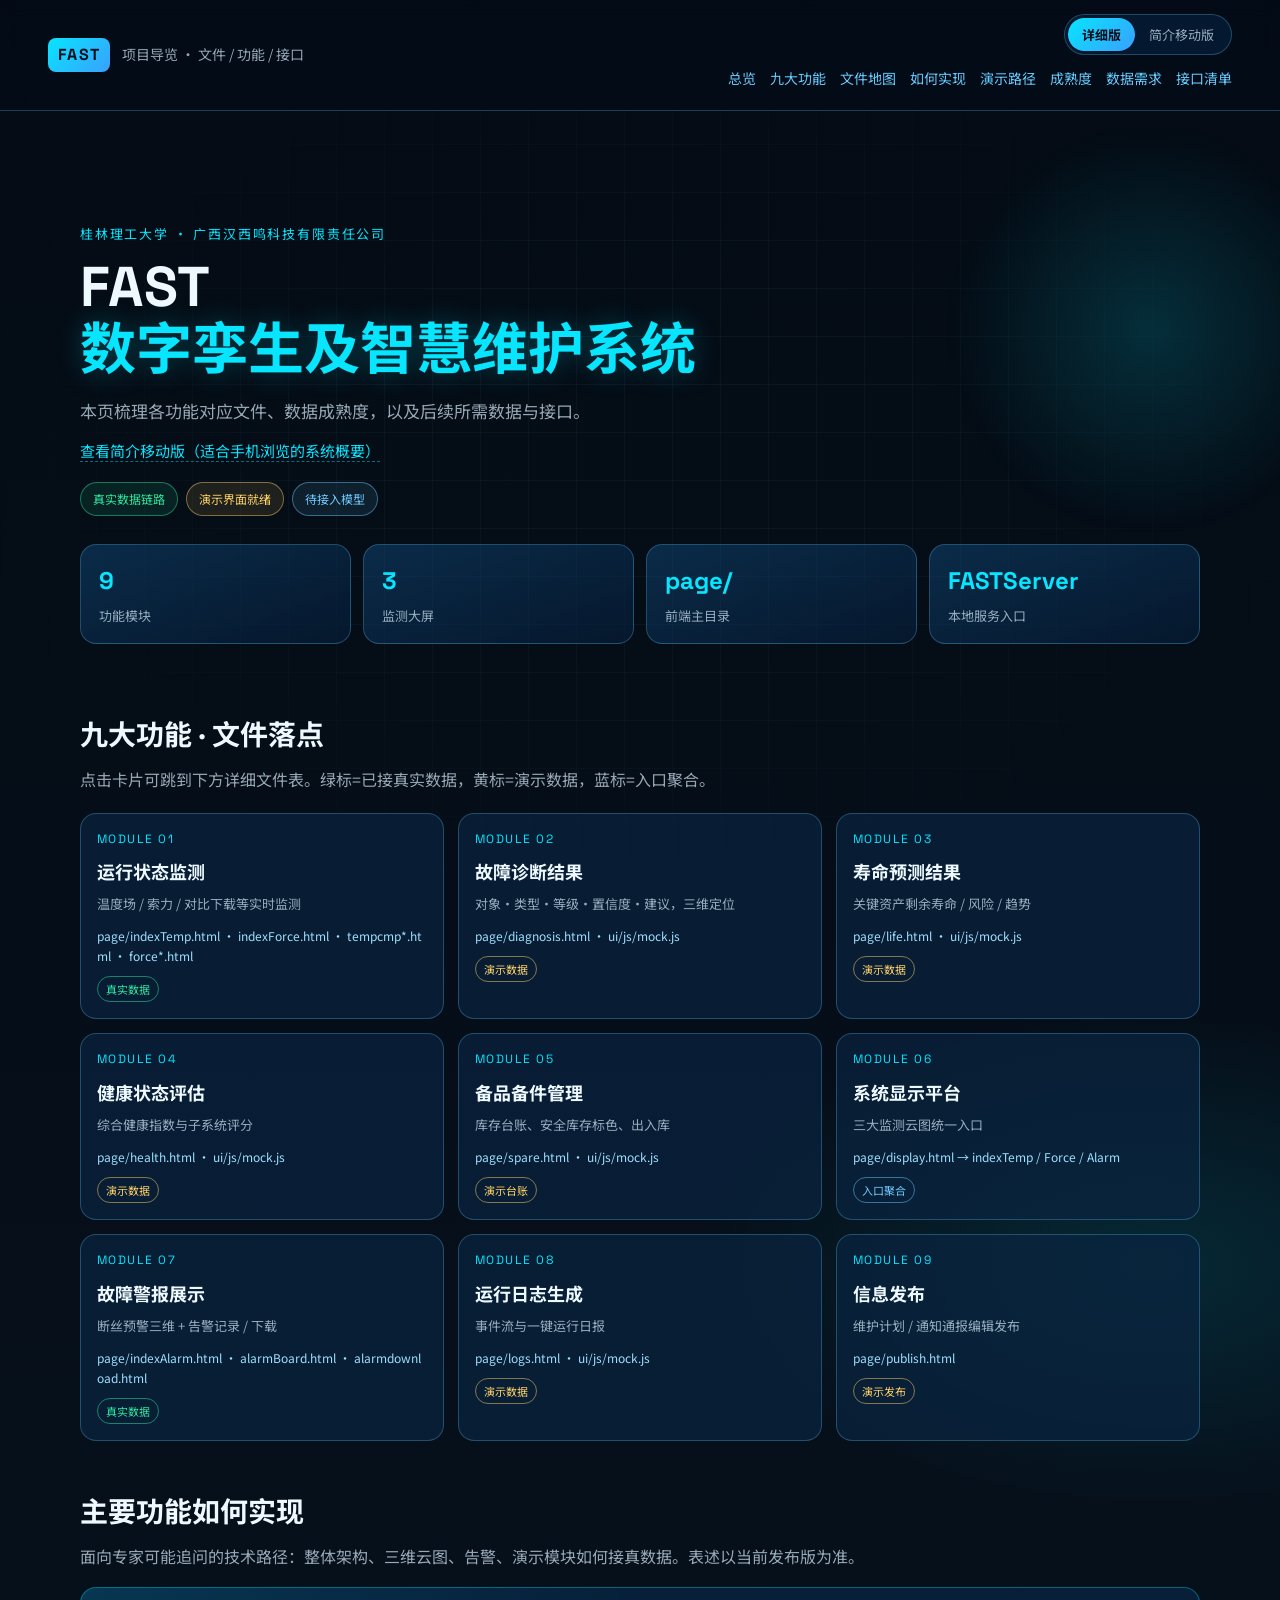
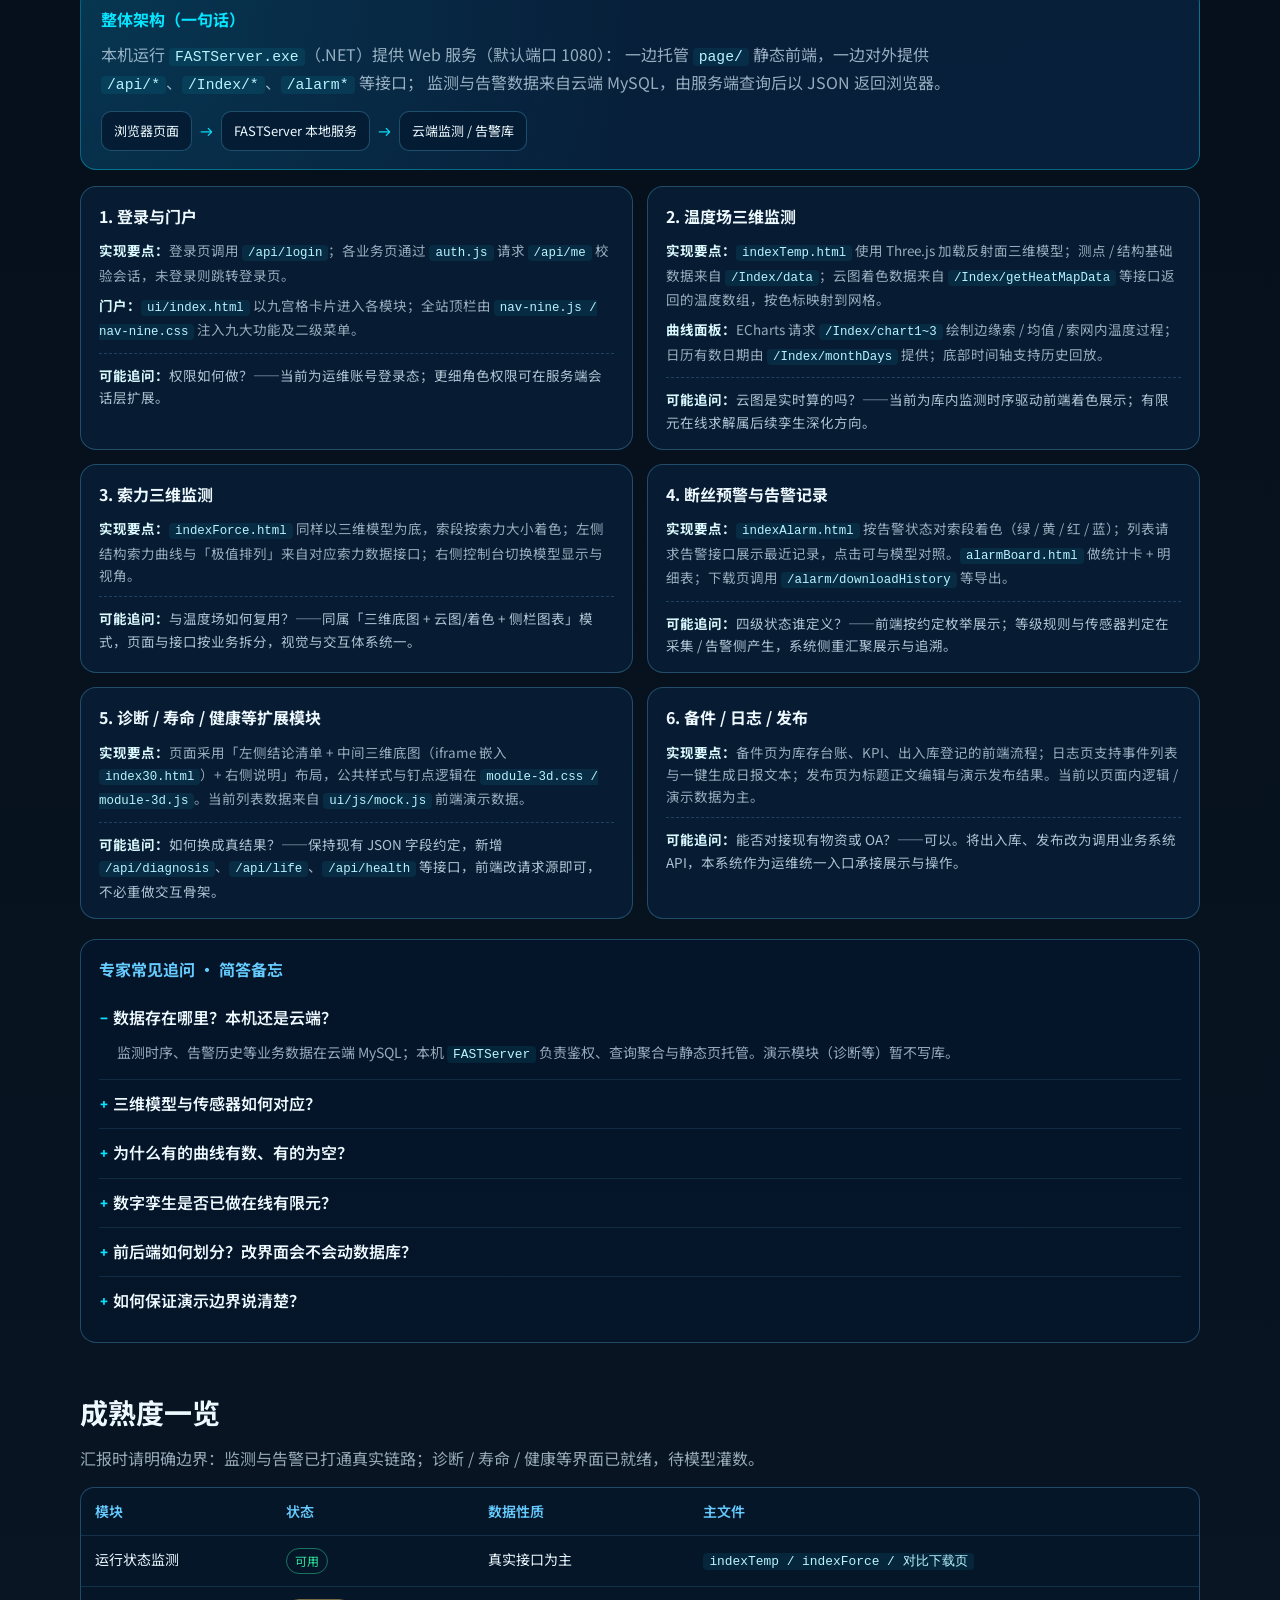
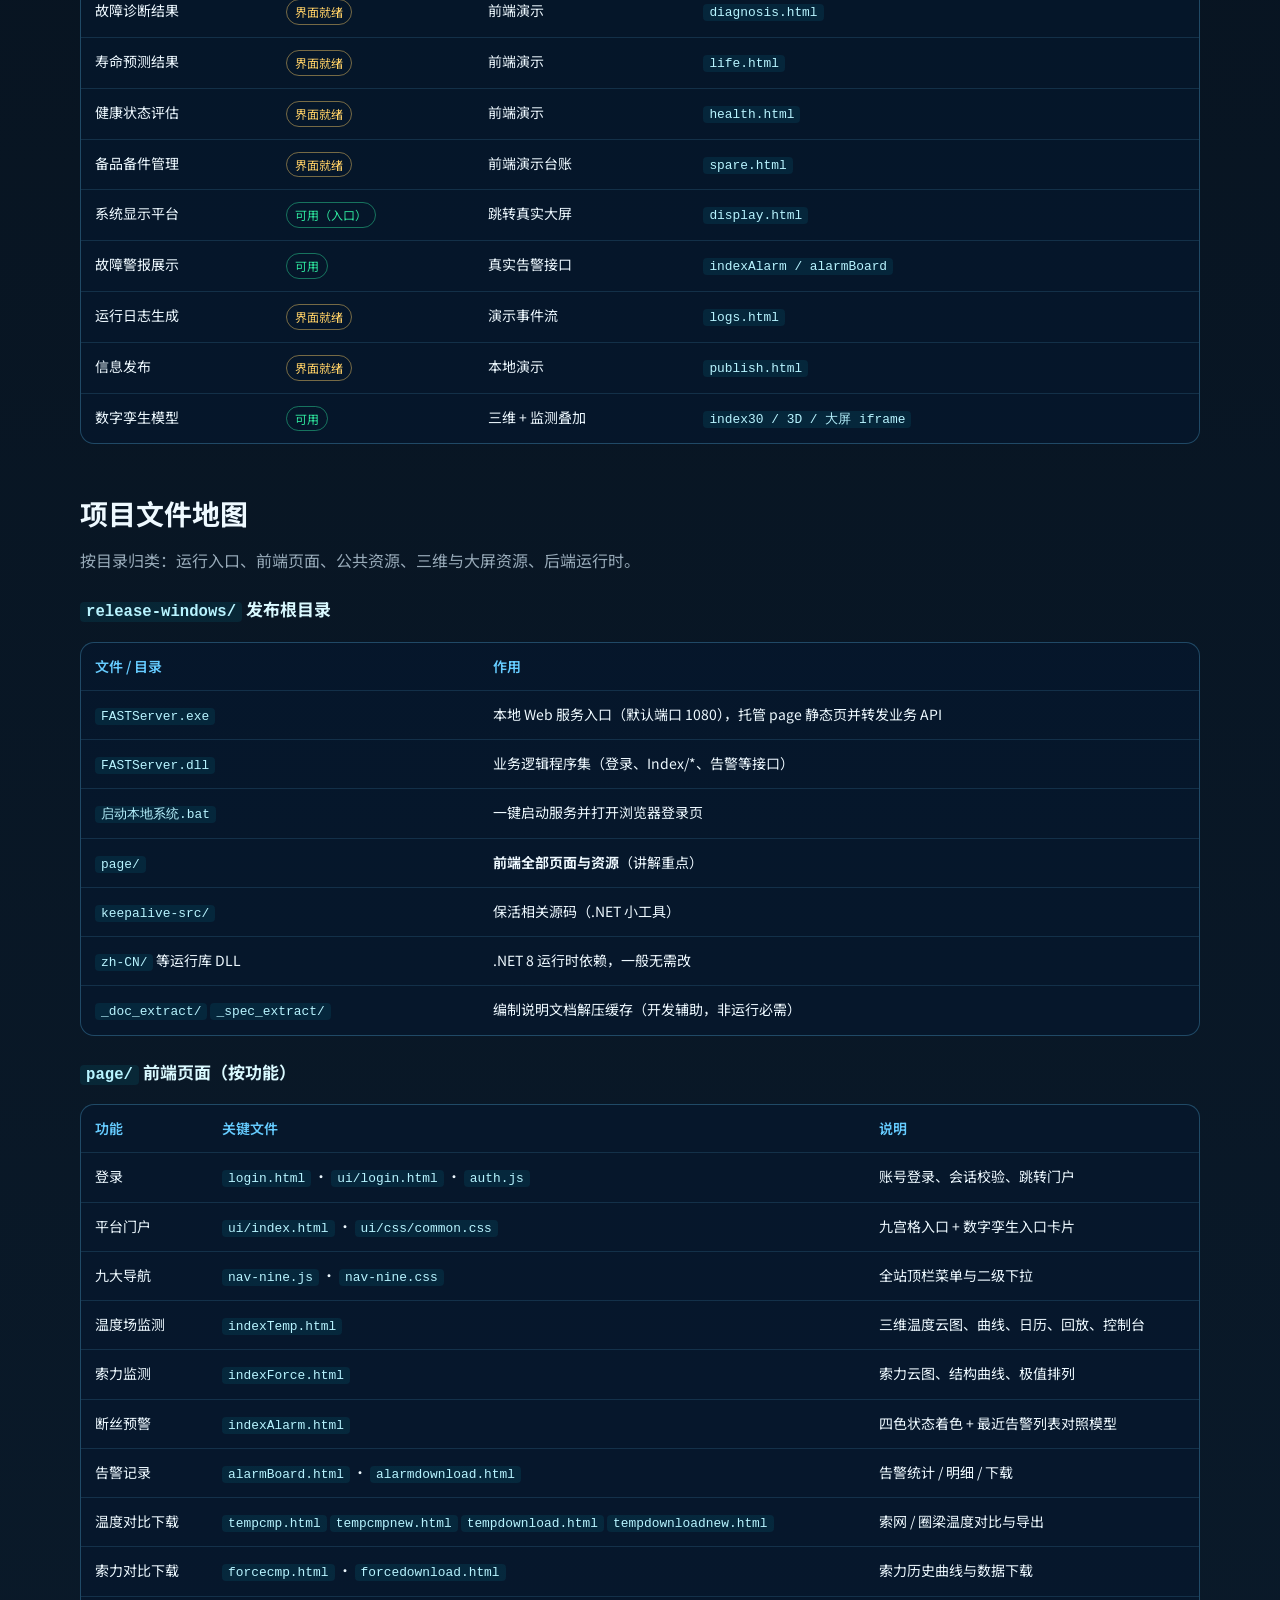
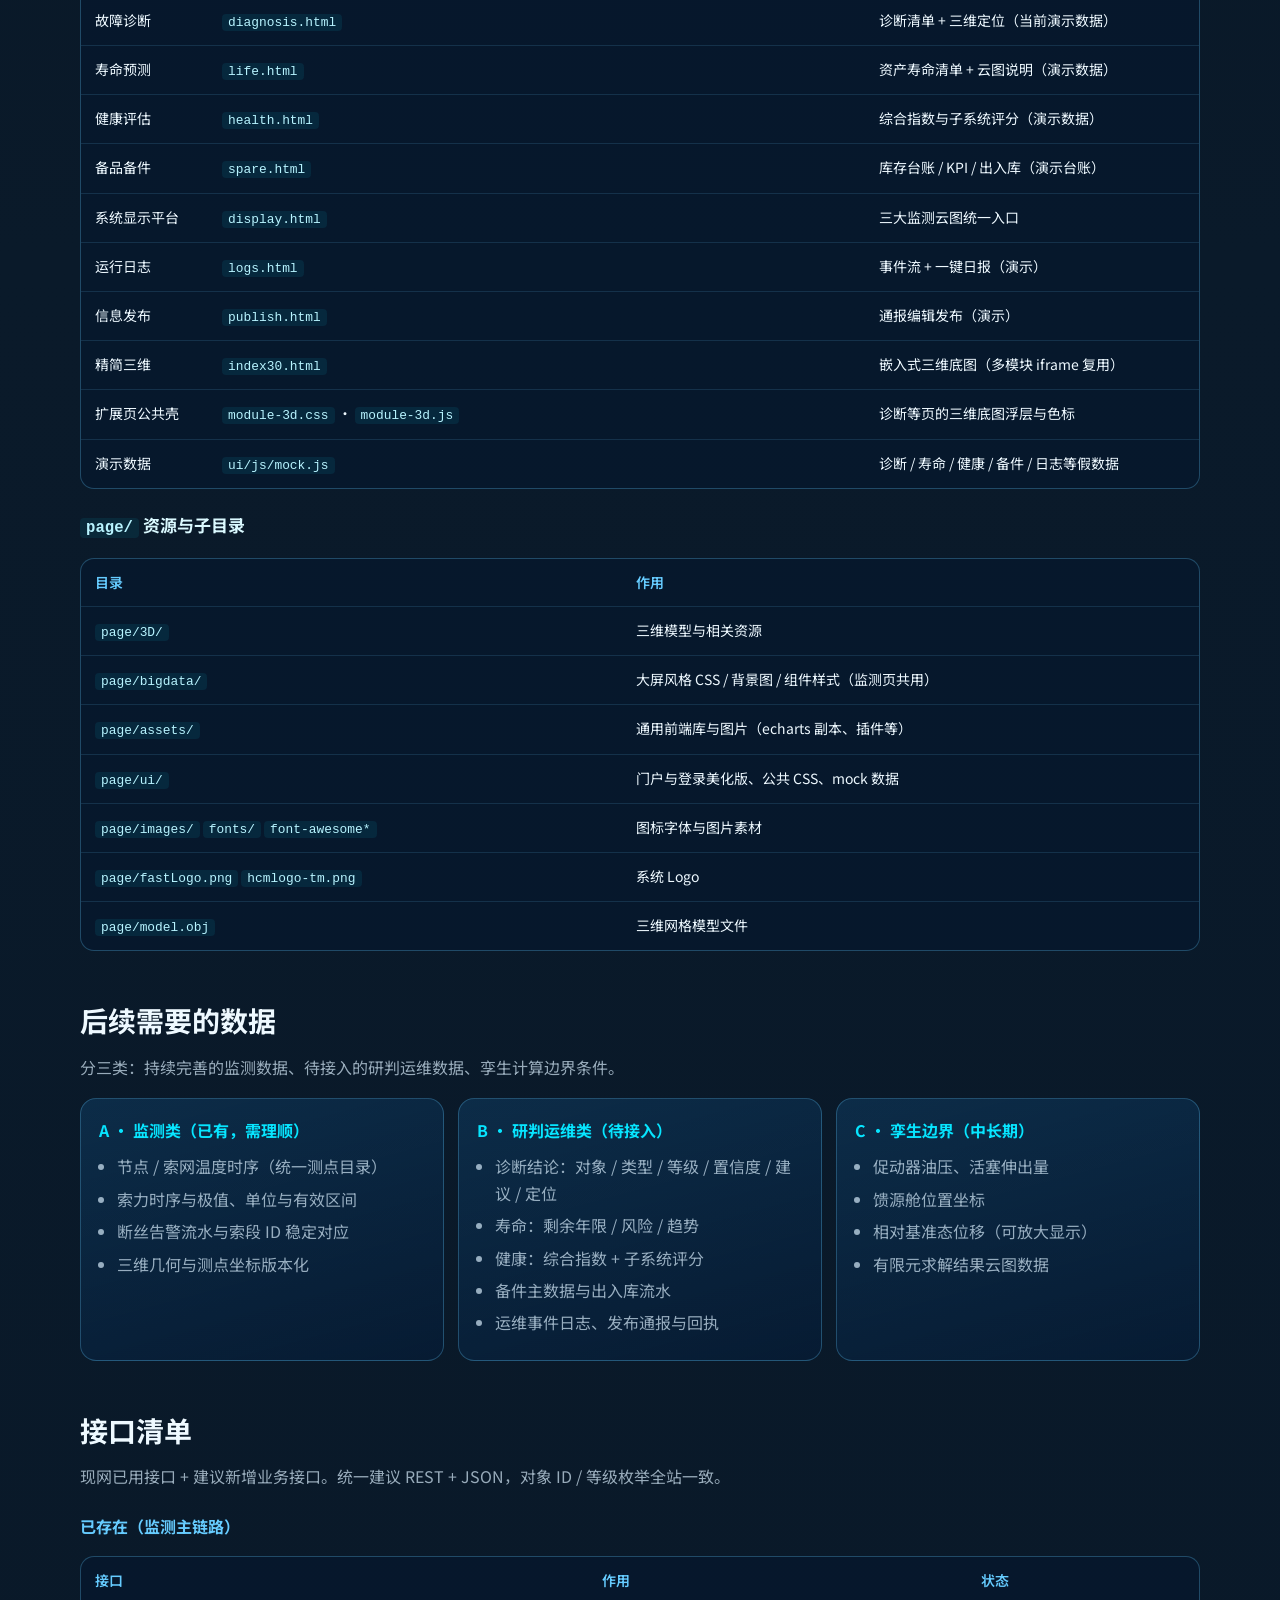
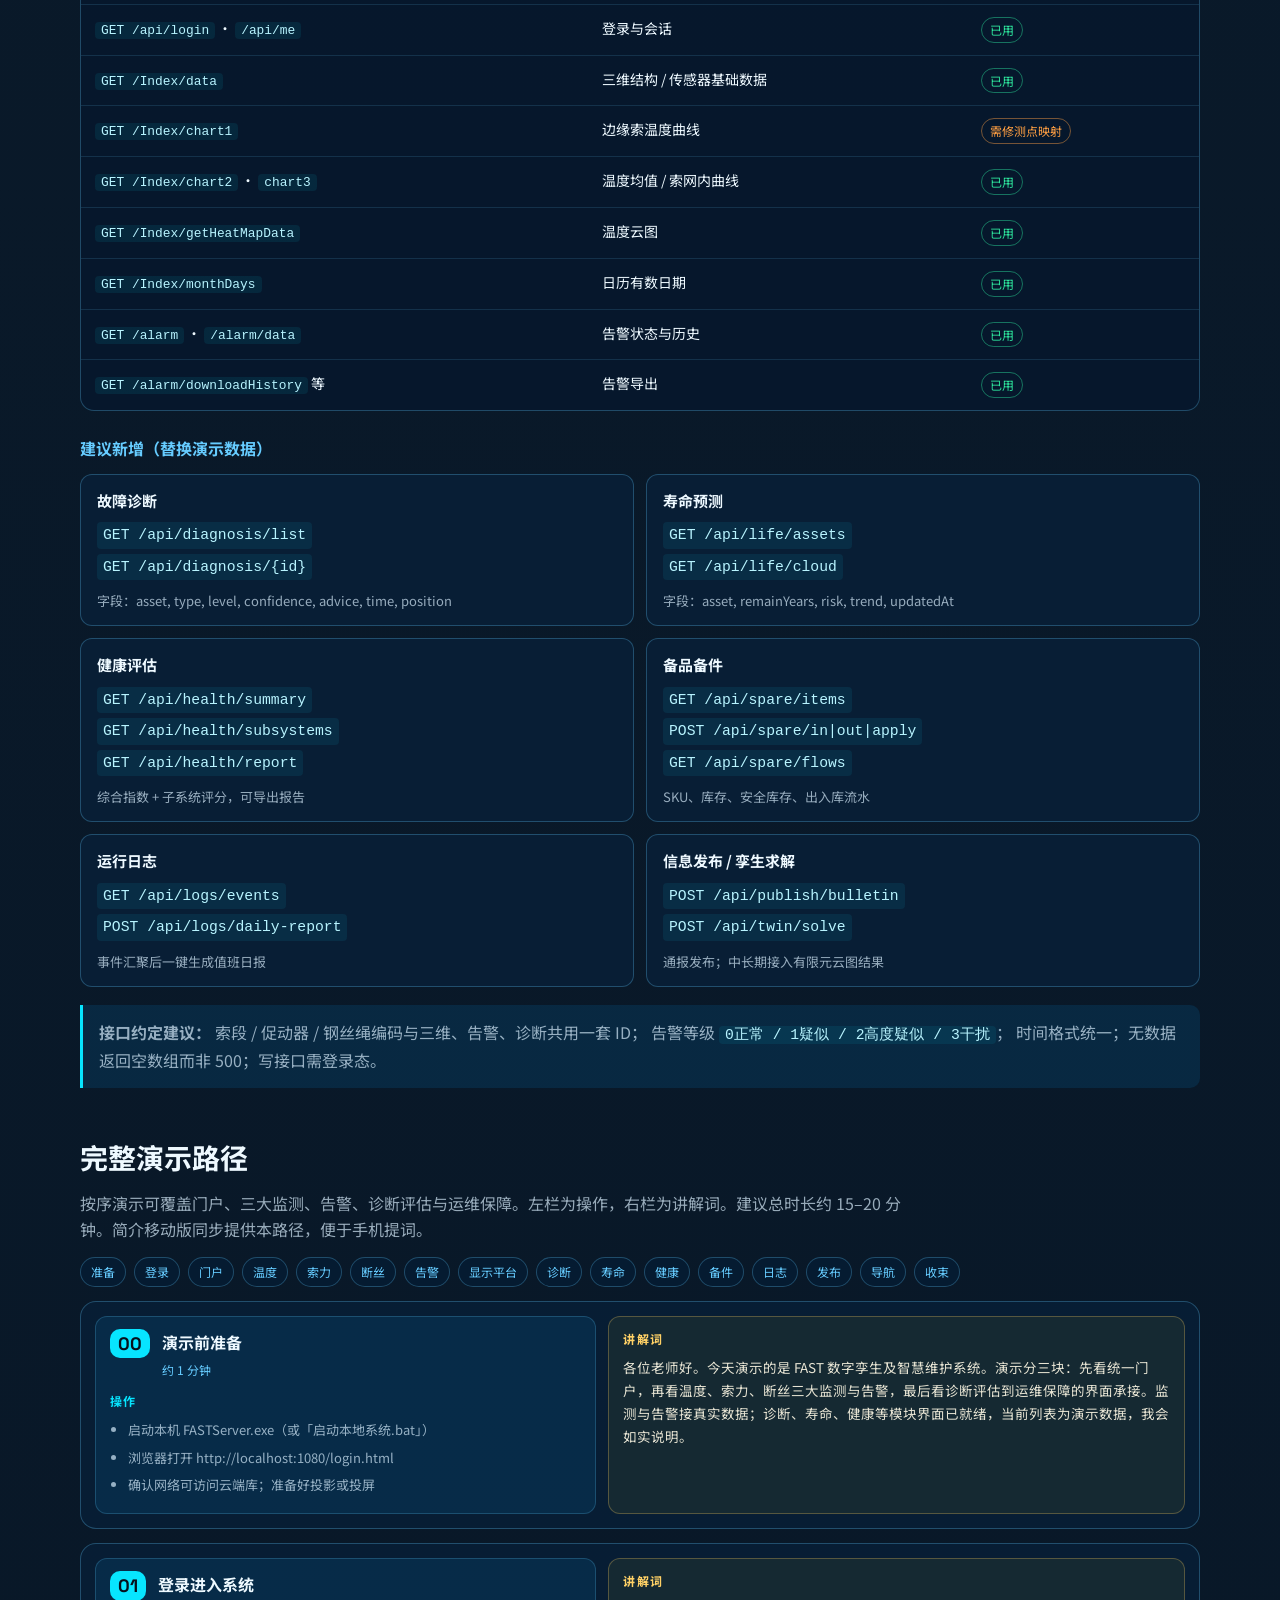
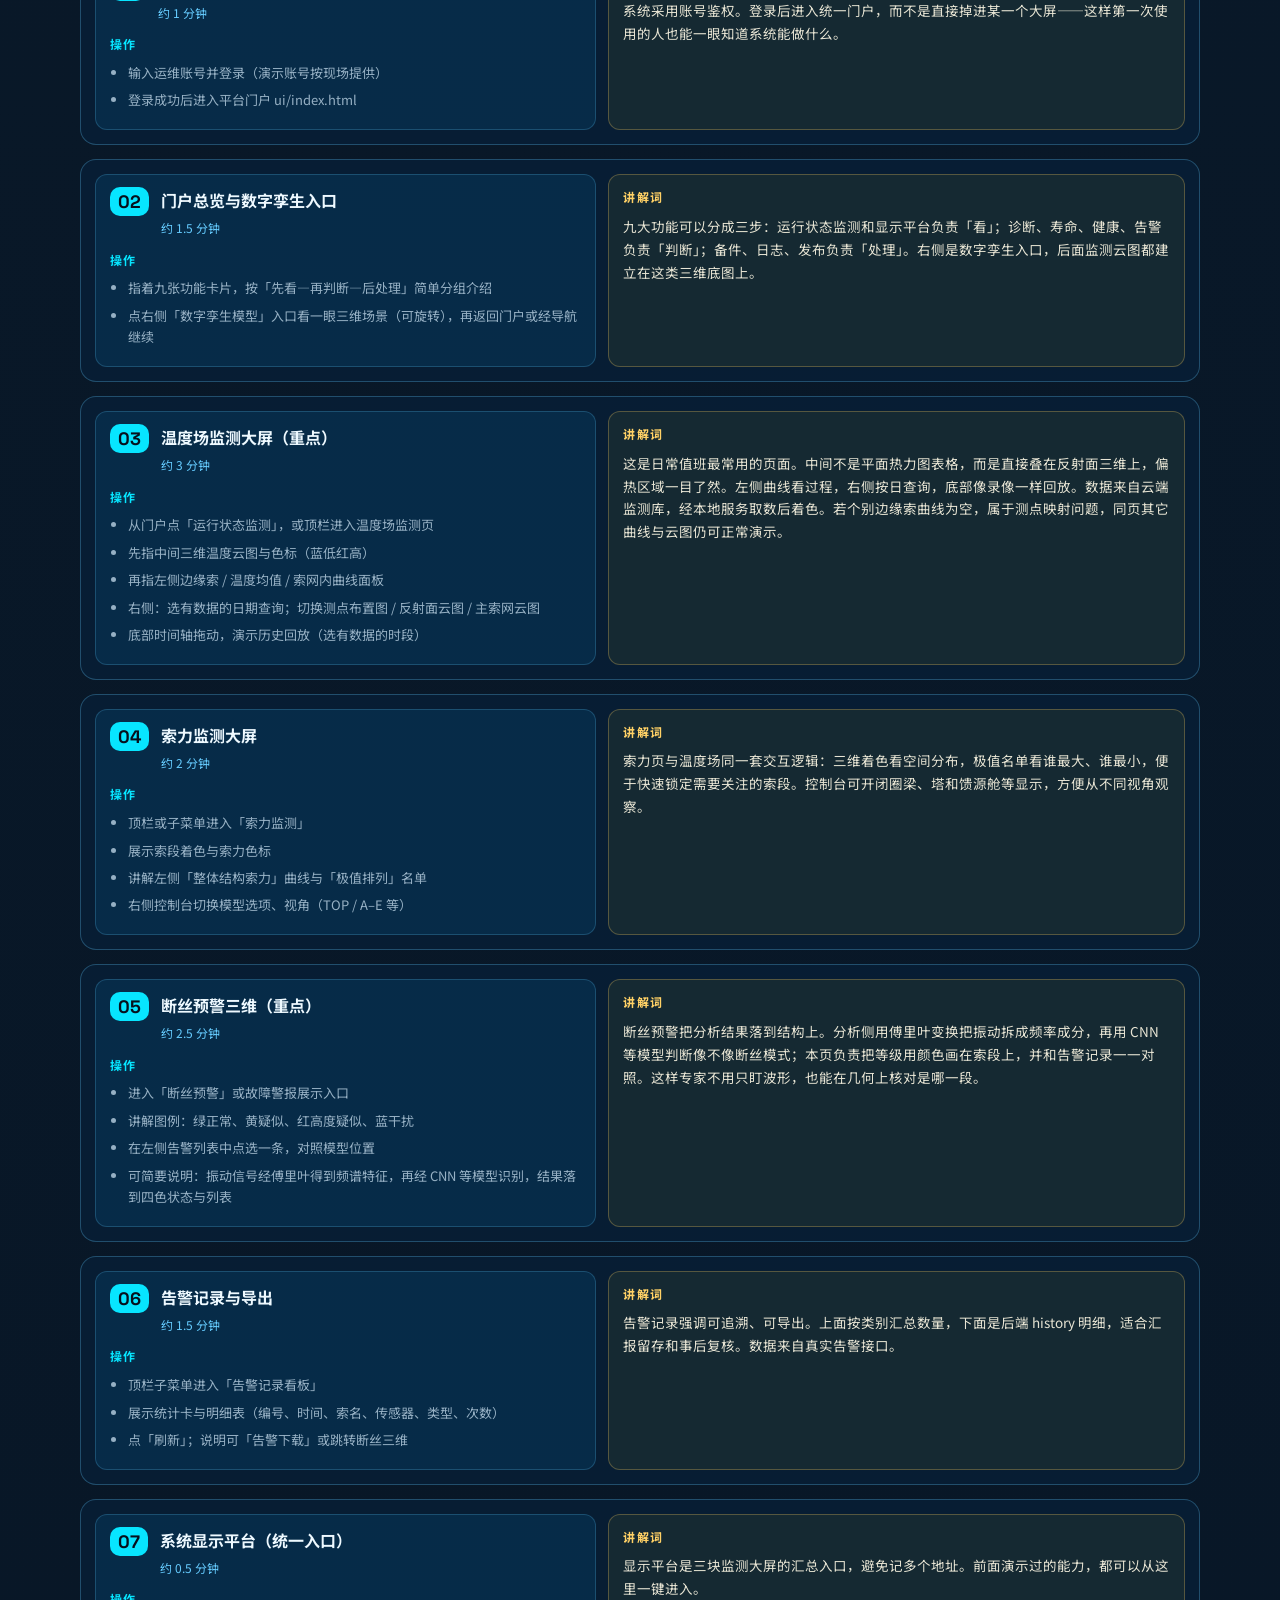
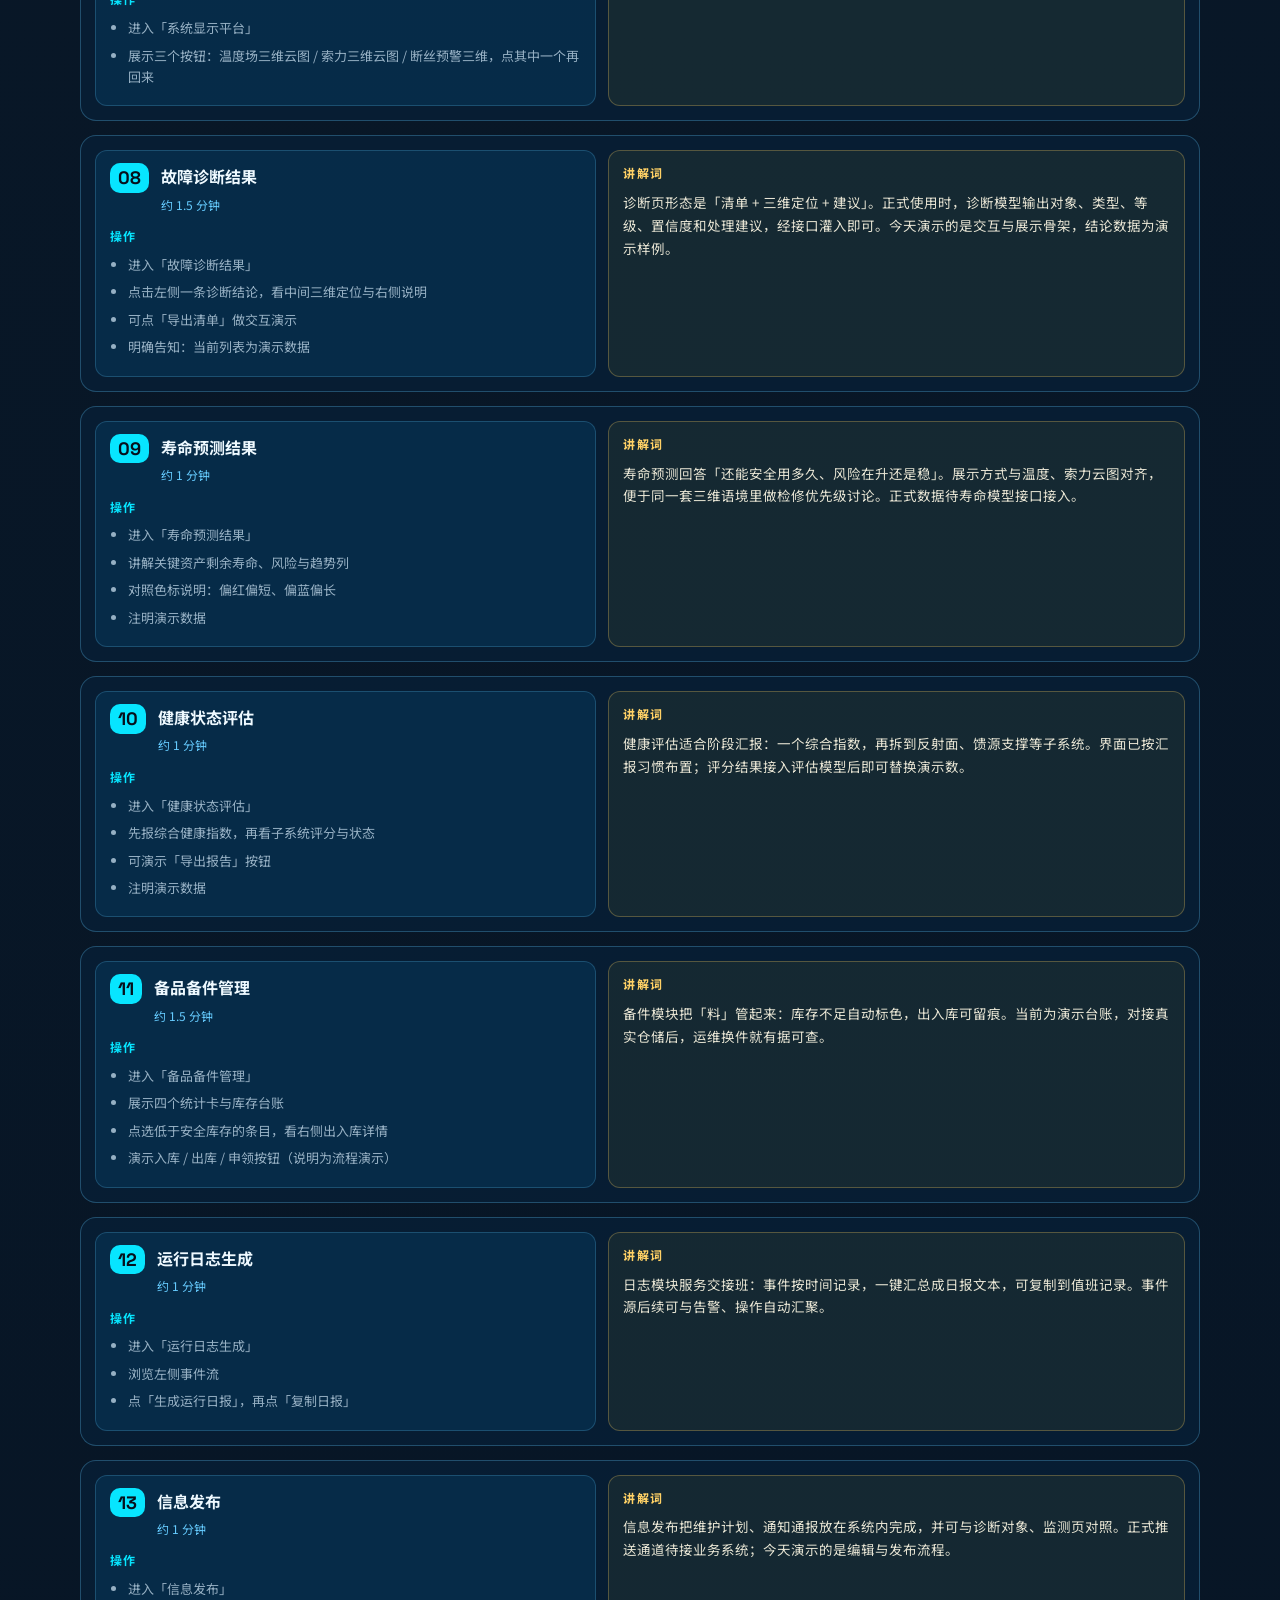
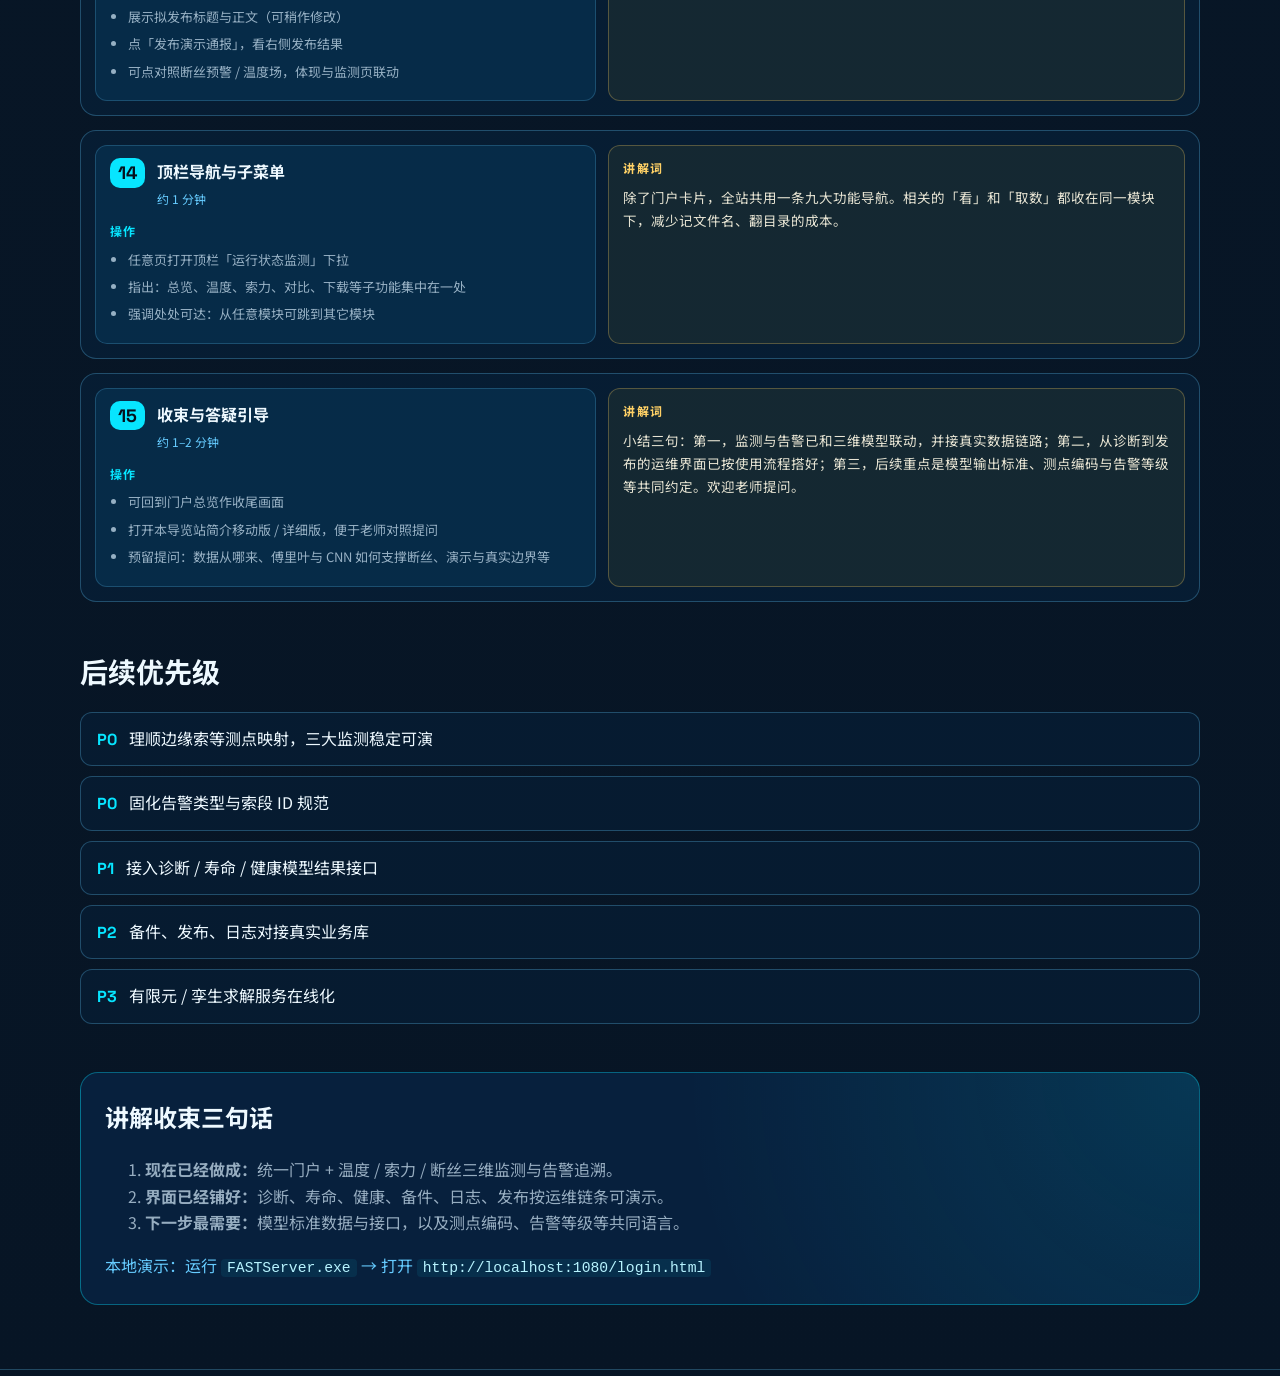
==== commit 3dea24d6: "Add full demo path with operations and narration scripts" ====
--- a/index.html
+++ b/index.html
@@ -29,6 +29,7 @@
         <a href="#modules">九大功能</a>
         <a href="#files">文件地图</a>
         <a href="#how">如何实现</a>
+        <a href="#demo-path">演示路径</a>
         <a href="#maturity">成熟度</a>
         <a href="#data">数据需求</a>
         <a href="#api">接口清单</a>
@@ -315,6 +316,32 @@
       </div>
     </section>
 
+    <section id="demo-path">
+      <div class="sec-head">
+        <h2>完整演示路径</h2>
+        <p>按序演示可覆盖门户、三大监测、告警、诊断评估与运维保障。左栏为操作，右栏为讲解词。建议总时长约 15–20 分钟。简介移动版同步提供本路径，便于手机提词。</p>
+      </div>
+      <div class="demo-toc">
+        <a href="#demo-step-00">准备</a>
+        <a href="#demo-step-01">登录</a>
+        <a href="#demo-step-02">门户</a>
+        <a href="#demo-step-03">温度</a>
+        <a href="#demo-step-04">索力</a>
+        <a href="#demo-step-05">断丝</a>
+        <a href="#demo-step-06">告警</a>
+        <a href="#demo-step-07">显示平台</a>
+        <a href="#demo-step-08">诊断</a>
+        <a href="#demo-step-09">寿命</a>
+        <a href="#demo-step-10">健康</a>
+        <a href="#demo-step-11">备件</a>
+        <a href="#demo-step-12">日志</a>
+        <a href="#demo-step-13">发布</a>
+        <a href="#demo-step-14">导航</a>
+        <a href="#demo-step-15">收束</a>
+      </div>
+      <div id="demoPath"></div>
+    </section>
+
     <section id="priority">
       <div class="sec-head">
         <h2>后续优先级</h2>
@@ -345,5 +372,6 @@
   </footer>
 
   <script src="app.js"></script>
+  <script src="demo-path.js"></script>
 </body>
 </html>
--- a/styles.css
+++ b/styles.css
@@ -220,6 +220,123 @@
 .plain-flow b { color: #fff; }
 .plain-flow em { color: var(--demo); font-style: normal; }
 
+.plain-pipeline {
+  display: flex;
+  flex-wrap: wrap;
+  align-items: stretch;
+  gap: 8px;
+  margin-top: 16px;
+}
+.pipe-step {
+  flex: 1 1 120px;
+  min-width: 110px;
+  padding: 12px;
+  border-radius: 12px;
+  border: 1px solid var(--line);
+  background: rgba(8, 32, 58, 0.8);
+  display: flex;
+  flex-direction: column;
+  gap: 6px;
+}
+.pipe-step b { color: var(--cyan); font-size: 14px; }
+.pipe-step span { color: var(--muted); font-size: 12px; line-height: 1.45; }
+.pipe-arrow {
+  align-self: center;
+  color: var(--cyan);
+  font-family: var(--display);
+  font-weight: 700;
+}
+
+.demo-toc {
+  display: flex;
+  flex-wrap: wrap;
+  gap: 8px;
+  margin: 14px 0 8px;
+}
+.demo-toc a {
+  text-decoration: none;
+  color: var(--cyan-dim);
+  font-size: 12px;
+  padding: 4px 10px;
+  border-radius: 999px;
+  border: 1px solid var(--line);
+  background: rgba(5, 28, 52, 0.75);
+}
+.demo-toc a:hover { color: #fff; border-color: var(--cyan); }
+
+.demo-step {
+  display: grid;
+  grid-template-columns: 1fr 1.15fr;
+  gap: 12px;
+  margin-top: 14px;
+  padding: 14px;
+  border-radius: 16px;
+  border: 1px solid var(--line);
+  background: rgba(8, 32, 58, 0.72);
+  scroll-margin-top: 80px;
+}
+.demo-do, .demo-say {
+  padding: 12px 14px;
+  border-radius: 12px;
+}
+.demo-do {
+  background: rgba(7, 118, 181, 0.16);
+  border: 1px solid rgba(102, 204, 255, 0.22);
+}
+.demo-say {
+  background: rgba(244, 233, 37, 0.06);
+  border: 1px solid rgba(255, 209, 102, 0.28);
+}
+.demo-head {
+  display: flex;
+  gap: 12px;
+  align-items: flex-start;
+  margin-bottom: 10px;
+}
+.step-no {
+  flex: 0 0 auto;
+  font-family: var(--display);
+  font-weight: 700;
+  font-size: 18px;
+  color: #06101c;
+  background: var(--cyan);
+  border-radius: 10px;
+  padding: 4px 8px;
+  line-height: 1.2;
+}
+.demo-head h3 { margin: 0; font-size: 16px; }
+.demo-time {
+  display: inline-block;
+  margin-top: 4px;
+  font-size: 12px;
+  color: var(--cyan-dim);
+}
+.do-label, .say-label {
+  margin: 0 0 8px;
+  font-size: 12px;
+  letter-spacing: 0.12em;
+  font-weight: 700;
+}
+.do-label { color: var(--cyan); }
+.say-label { color: var(--demo); }
+.demo-do ul {
+  margin: 0;
+  padding-left: 18px;
+  color: var(--muted);
+  font-size: 13px;
+}
+.demo-do li { margin: 6px 0; }
+.demo-say p:last-child {
+  margin: 0;
+  color: rgba(255, 250, 230, 0.9);
+  font-size: 13.5px;
+  line-height: 1.7;
+}
+
+@media (max-width: 720px) {
+  .demo-step { grid-template-columns: 1fr; }
+}
+
 @media (max-width: 960px) {
   .plain-steps { grid-template-columns: 1fr; }
   .plain-row { grid-template-columns: 1fr; }
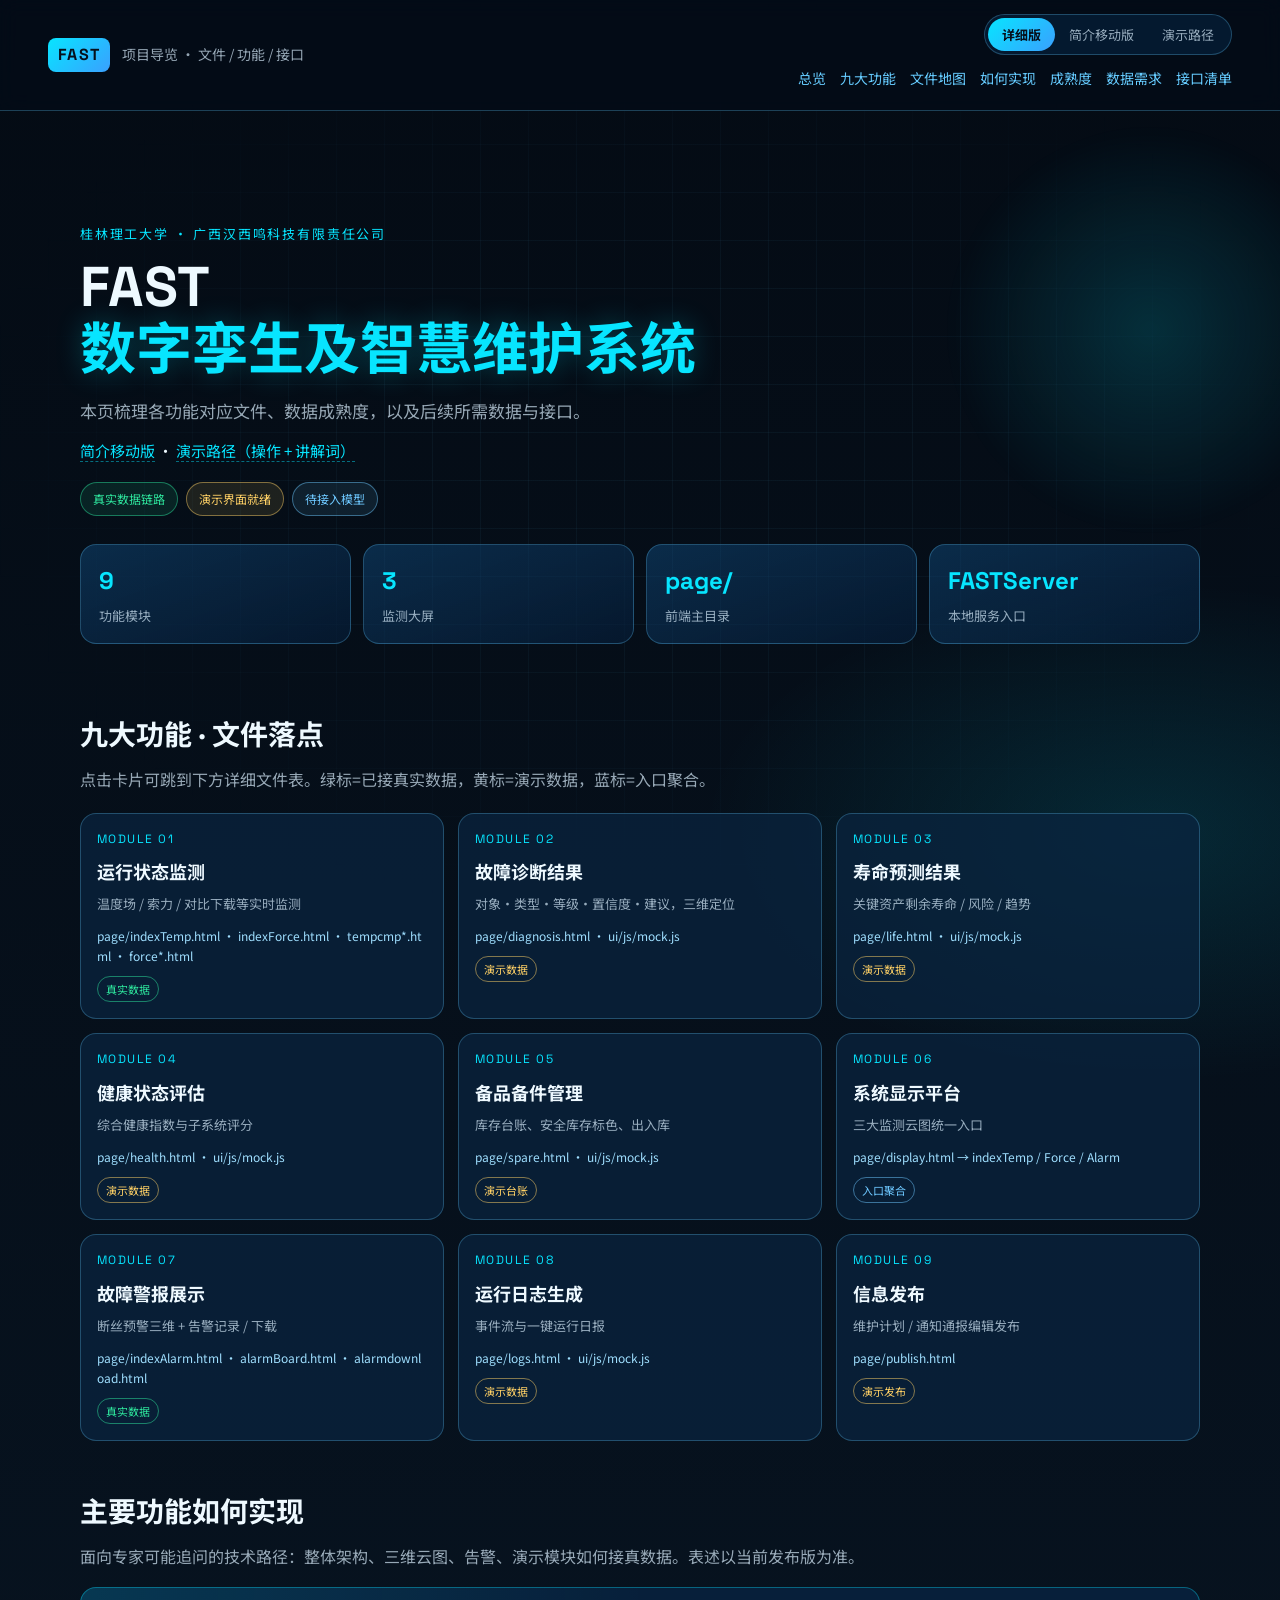
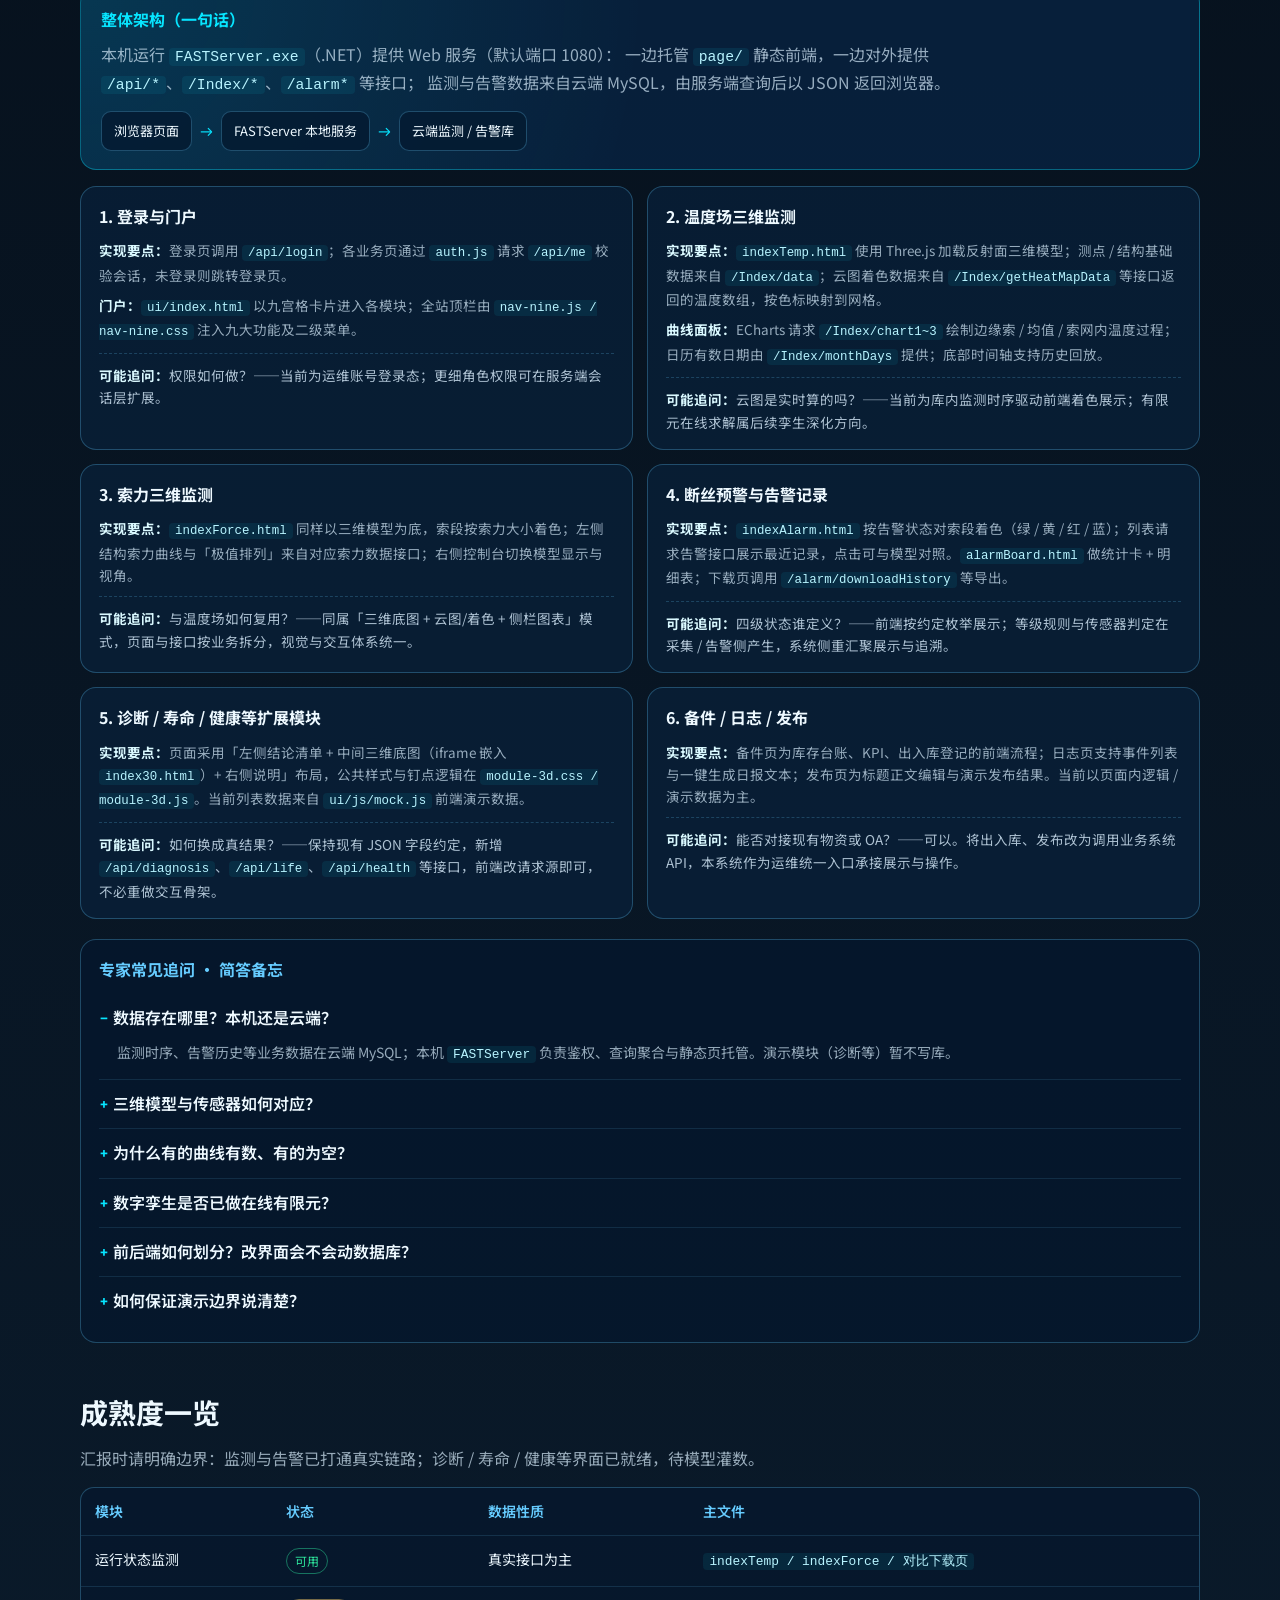
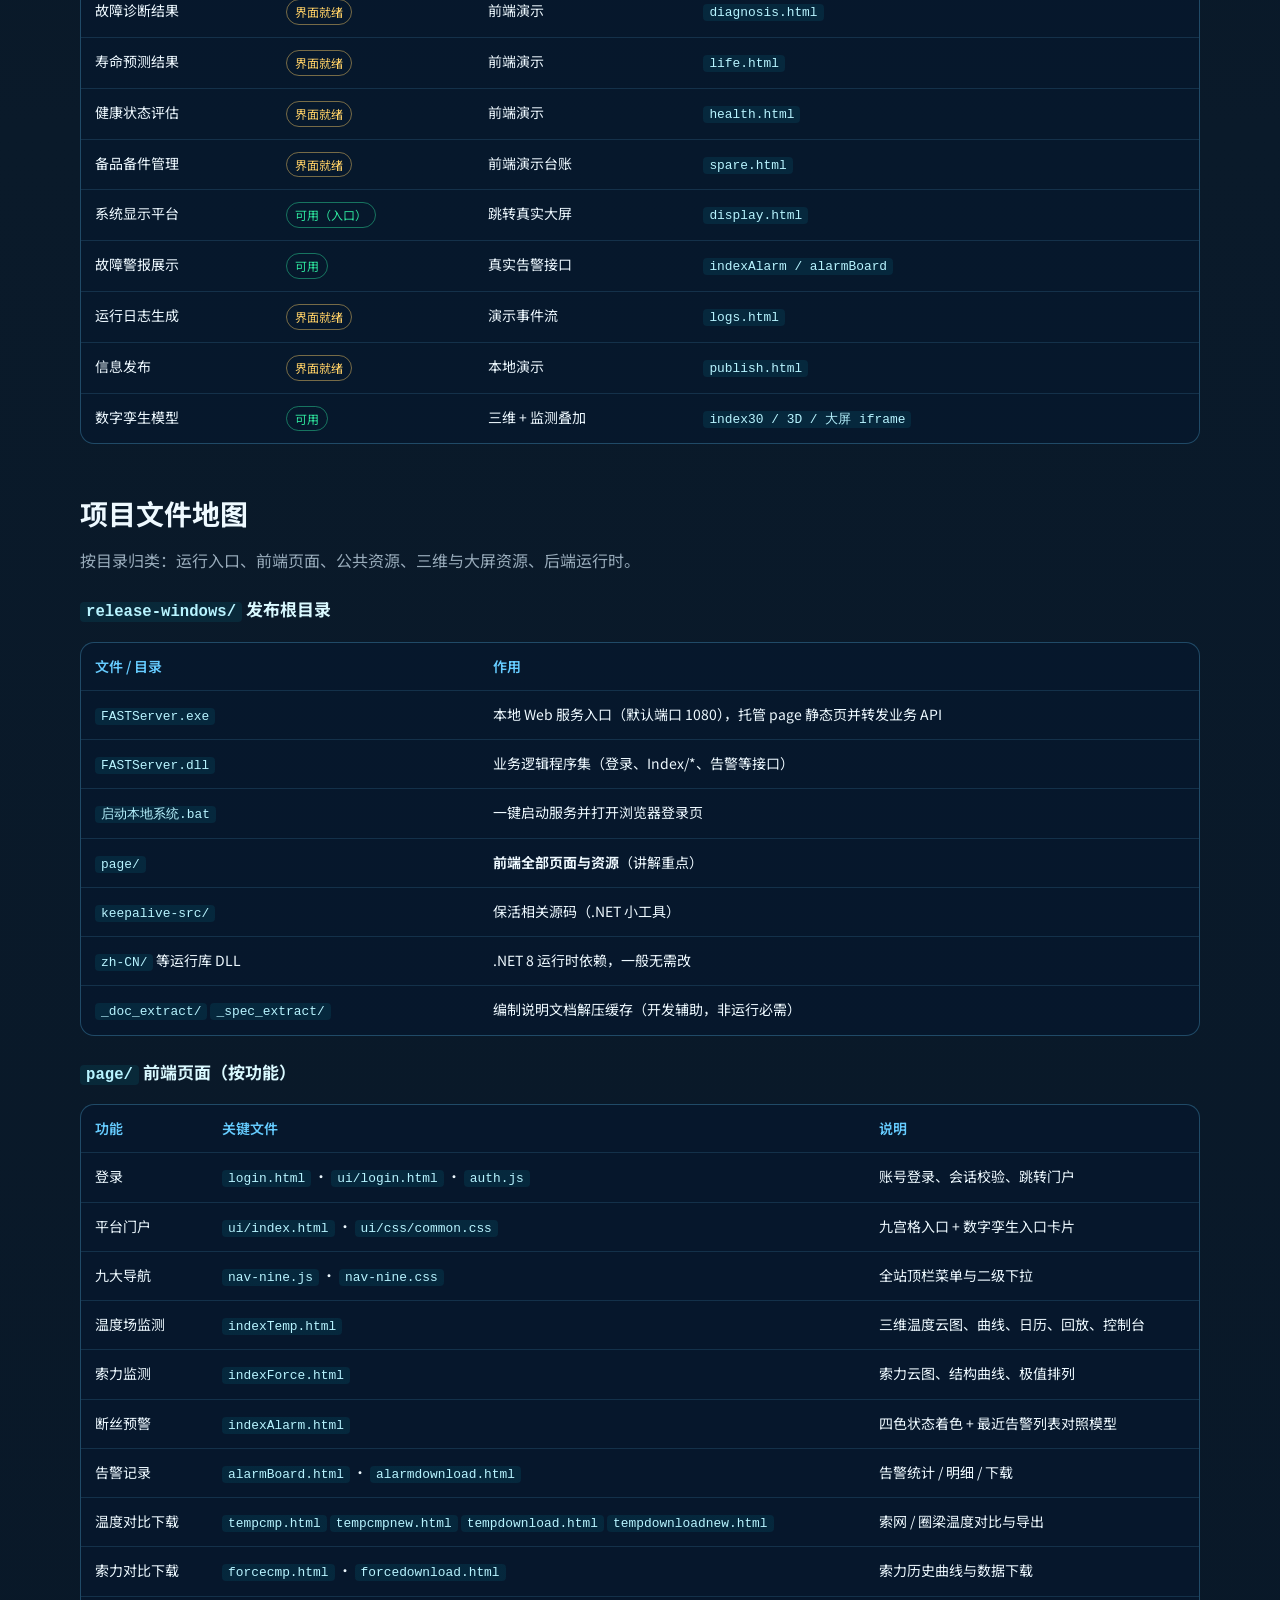
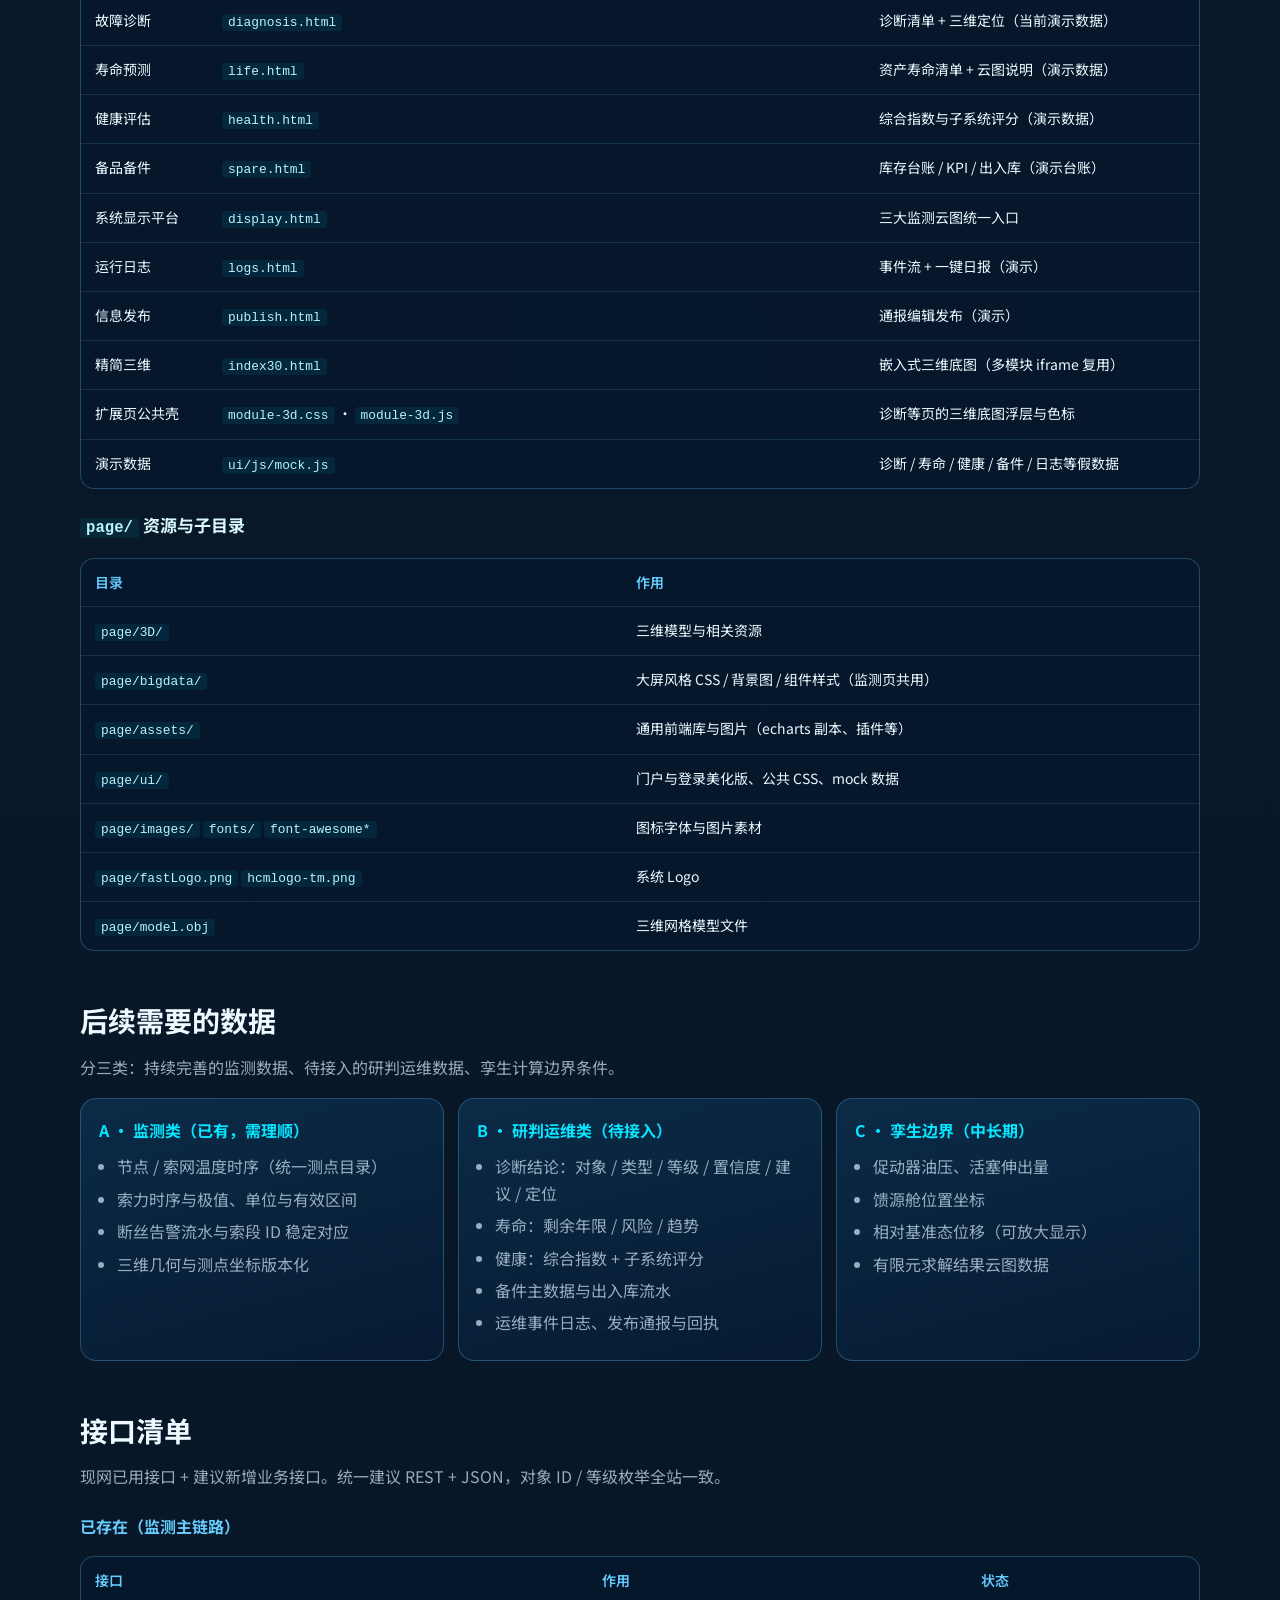
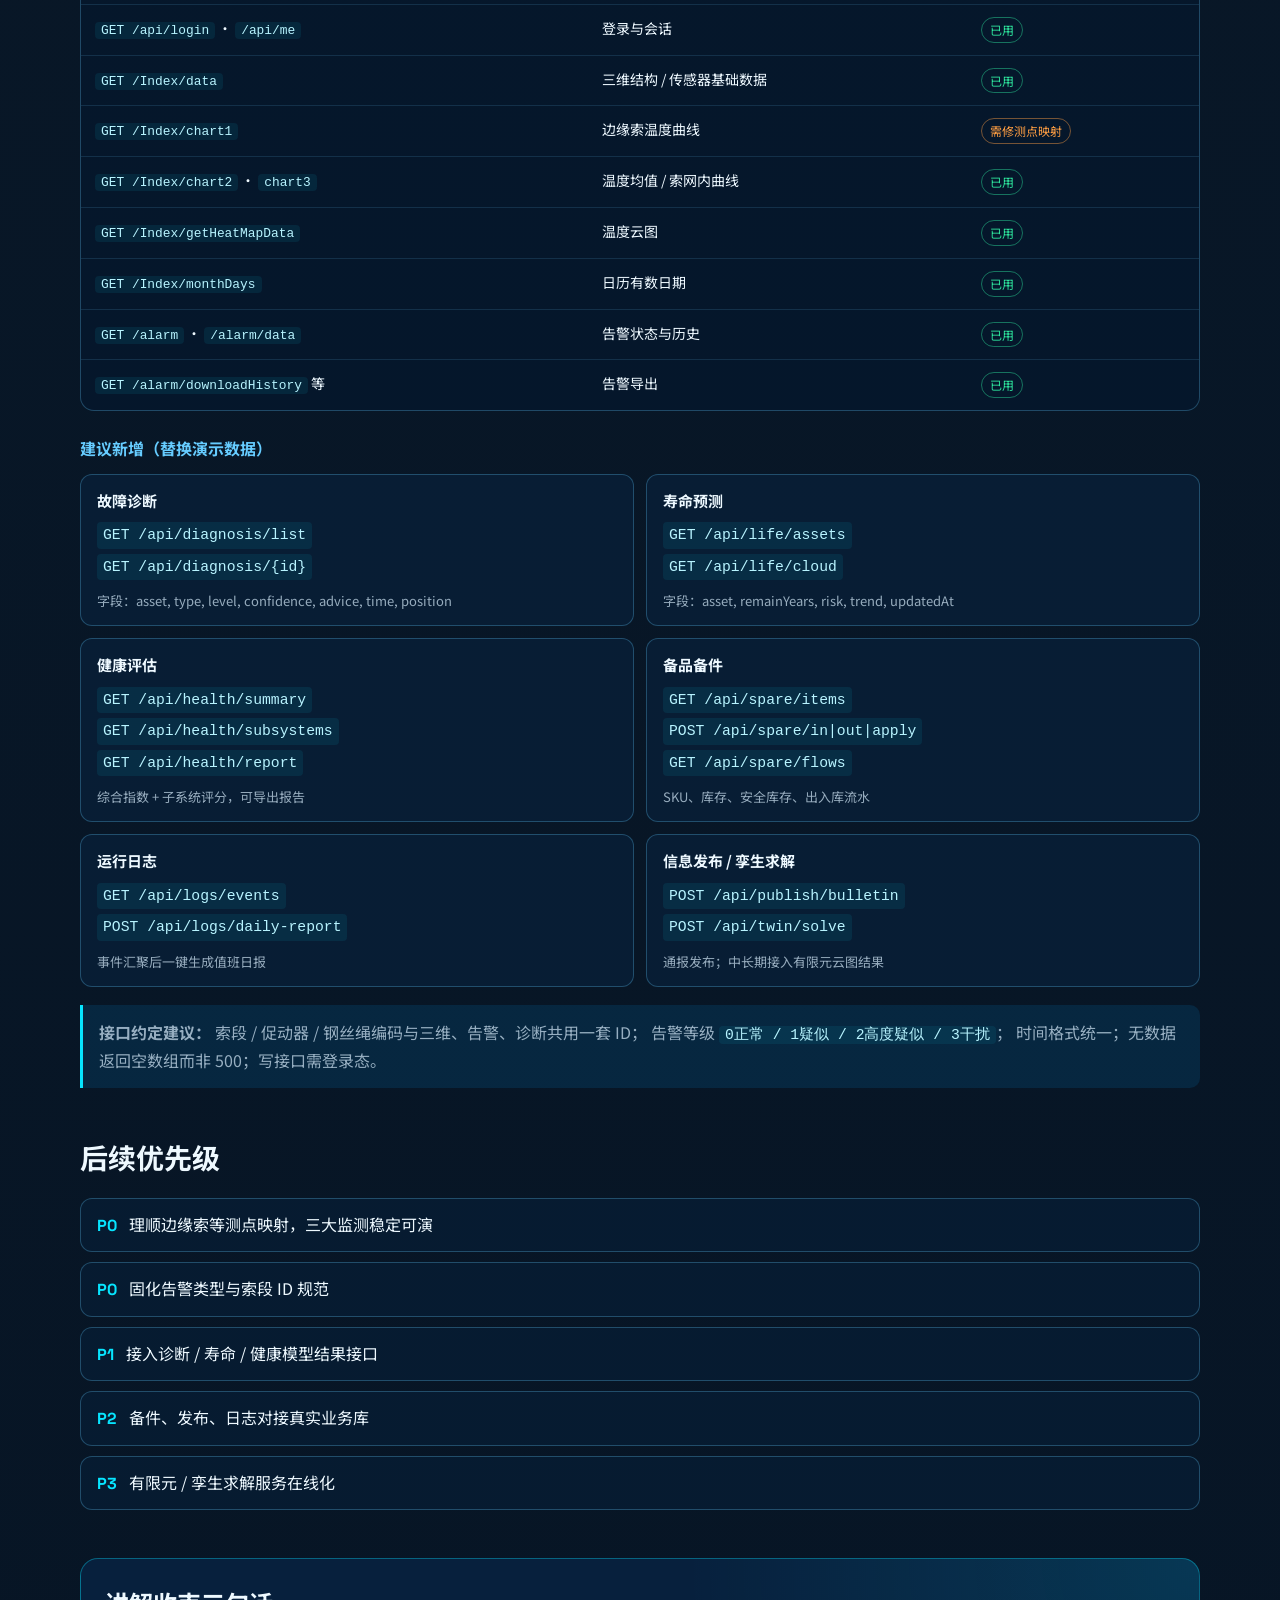
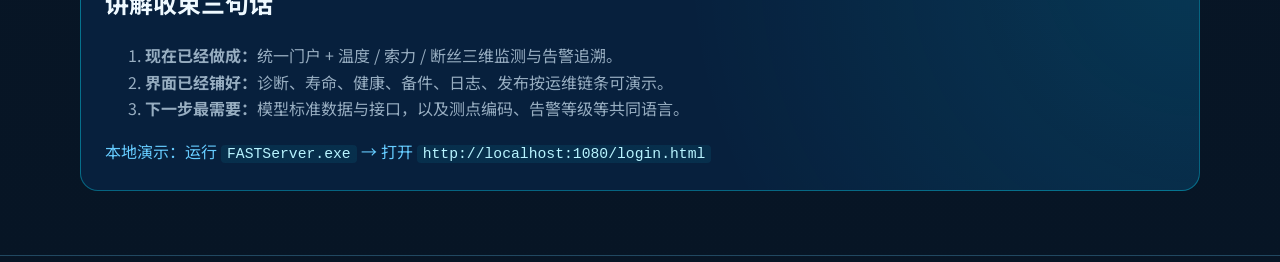
==== commit 2148a784: "Split demo path into standalone page alongside detail and brief" ====
--- a/index.html
+++ b/index.html
@@ -23,13 +23,13 @@
       <div class="version-switch" role="navigation" aria-label="版本切换">
         <a class="vs-btn is-active" href="index.html">详细版</a>
         <a class="vs-btn" href="plain.html">简介移动版</a>
+        <a class="vs-btn" href="demo.html">演示路径</a>
       </div>
       <nav class="top-nav">
         <a href="#overview">总览</a>
         <a href="#modules">九大功能</a>
         <a href="#files">文件地图</a>
         <a href="#how">如何实现</a>
-        <a href="#demo-path">演示路径</a>
         <a href="#maturity">成熟度</a>
         <a href="#data">数据需求</a>
         <a href="#api">接口清单</a>
@@ -44,7 +44,7 @@
       <p class="lead">
         本页梳理各功能对应文件、数据成熟度，以及后续所需数据与接口。
       </p>
-      <p class="to-detail"><a href="plain.html">查看简介移动版（适合手机浏览的系统概要）</a></p>
+      <p class="to-detail"><a href="plain.html">简介移动版</a> · <a href="demo.html">演示路径（操作 + 讲解词）</a></p>
       <div class="hero-pills">
         <span class="pill real">真实数据链路</span>
         <span class="pill demo">演示界面就绪</span>
@@ -316,32 +316,6 @@
       </div>
     </section>
 
-    <section id="demo-path">
-      <div class="sec-head">
-        <h2>完整演示路径</h2>
-        <p>按序演示可覆盖门户、三大监测、告警、诊断评估与运维保障。左栏为操作，右栏为讲解词。建议总时长约 15–20 分钟。简介移动版同步提供本路径，便于手机提词。</p>
-      </div>
-      <div class="demo-toc">
-        <a href="#demo-step-00">准备</a>
-        <a href="#demo-step-01">登录</a>
-        <a href="#demo-step-02">门户</a>
-        <a href="#demo-step-03">温度</a>
-        <a href="#demo-step-04">索力</a>
-        <a href="#demo-step-05">断丝</a>
-        <a href="#demo-step-06">告警</a>
-        <a href="#demo-step-07">显示平台</a>
-        <a href="#demo-step-08">诊断</a>
-        <a href="#demo-step-09">寿命</a>
-        <a href="#demo-step-10">健康</a>
-        <a href="#demo-step-11">备件</a>
-        <a href="#demo-step-12">日志</a>
-        <a href="#demo-step-13">发布</a>
-        <a href="#demo-step-14">导航</a>
-        <a href="#demo-step-15">收束</a>
-      </div>
-      <div id="demoPath"></div>
-    </section>
-
     <section id="priority">
       <div class="sec-head">
         <h2>后续优先级</h2>
@@ -368,10 +342,13 @@
 
   <footer class="site-foot">
     <span>FAST数字孪生及智慧维护系统 · 详细版</span>
-    <a href="plain.html">查看简介移动版</a>
+    <span>
+      <a href="plain.html">简介移动版</a>
+      ·
+      <a href="demo.html">演示路径</a>
+    </span>
   </footer>
 
   <script src="app.js"></script>
-  <script src="demo-path.js"></script>
 </body>
 </html>
--- a/styles.css
+++ b/styles.css
@@ -127,6 +127,12 @@
   width: min(720px, calc(100% - 28px));
   padding-bottom: 48px;
 }
+body.demo-page main {
+  width: min(980px, calc(100% - 28px));
+}
+.version-switch .vs-btn {
+  white-space: nowrap;
+}
 body.plain-page .hero h1 {
   font-size: clamp(28px, 8vw, 42px);
 }
